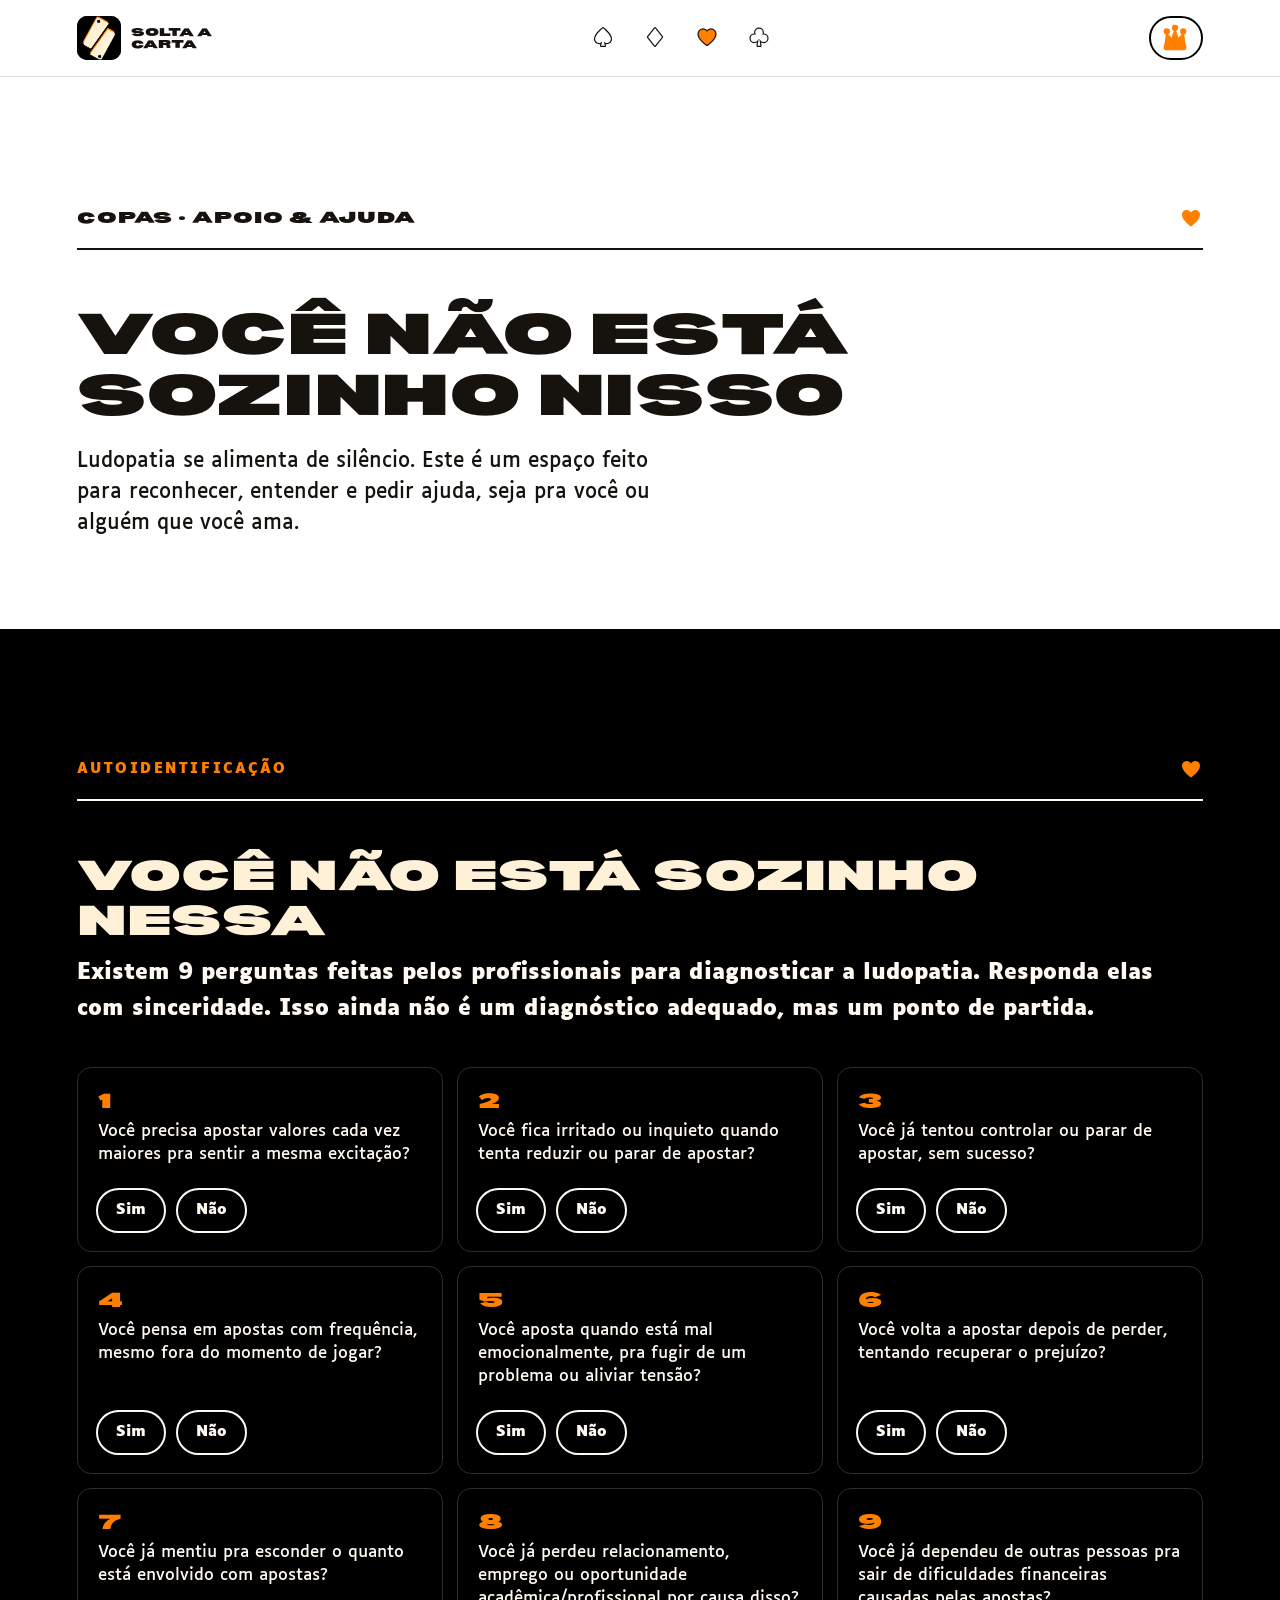
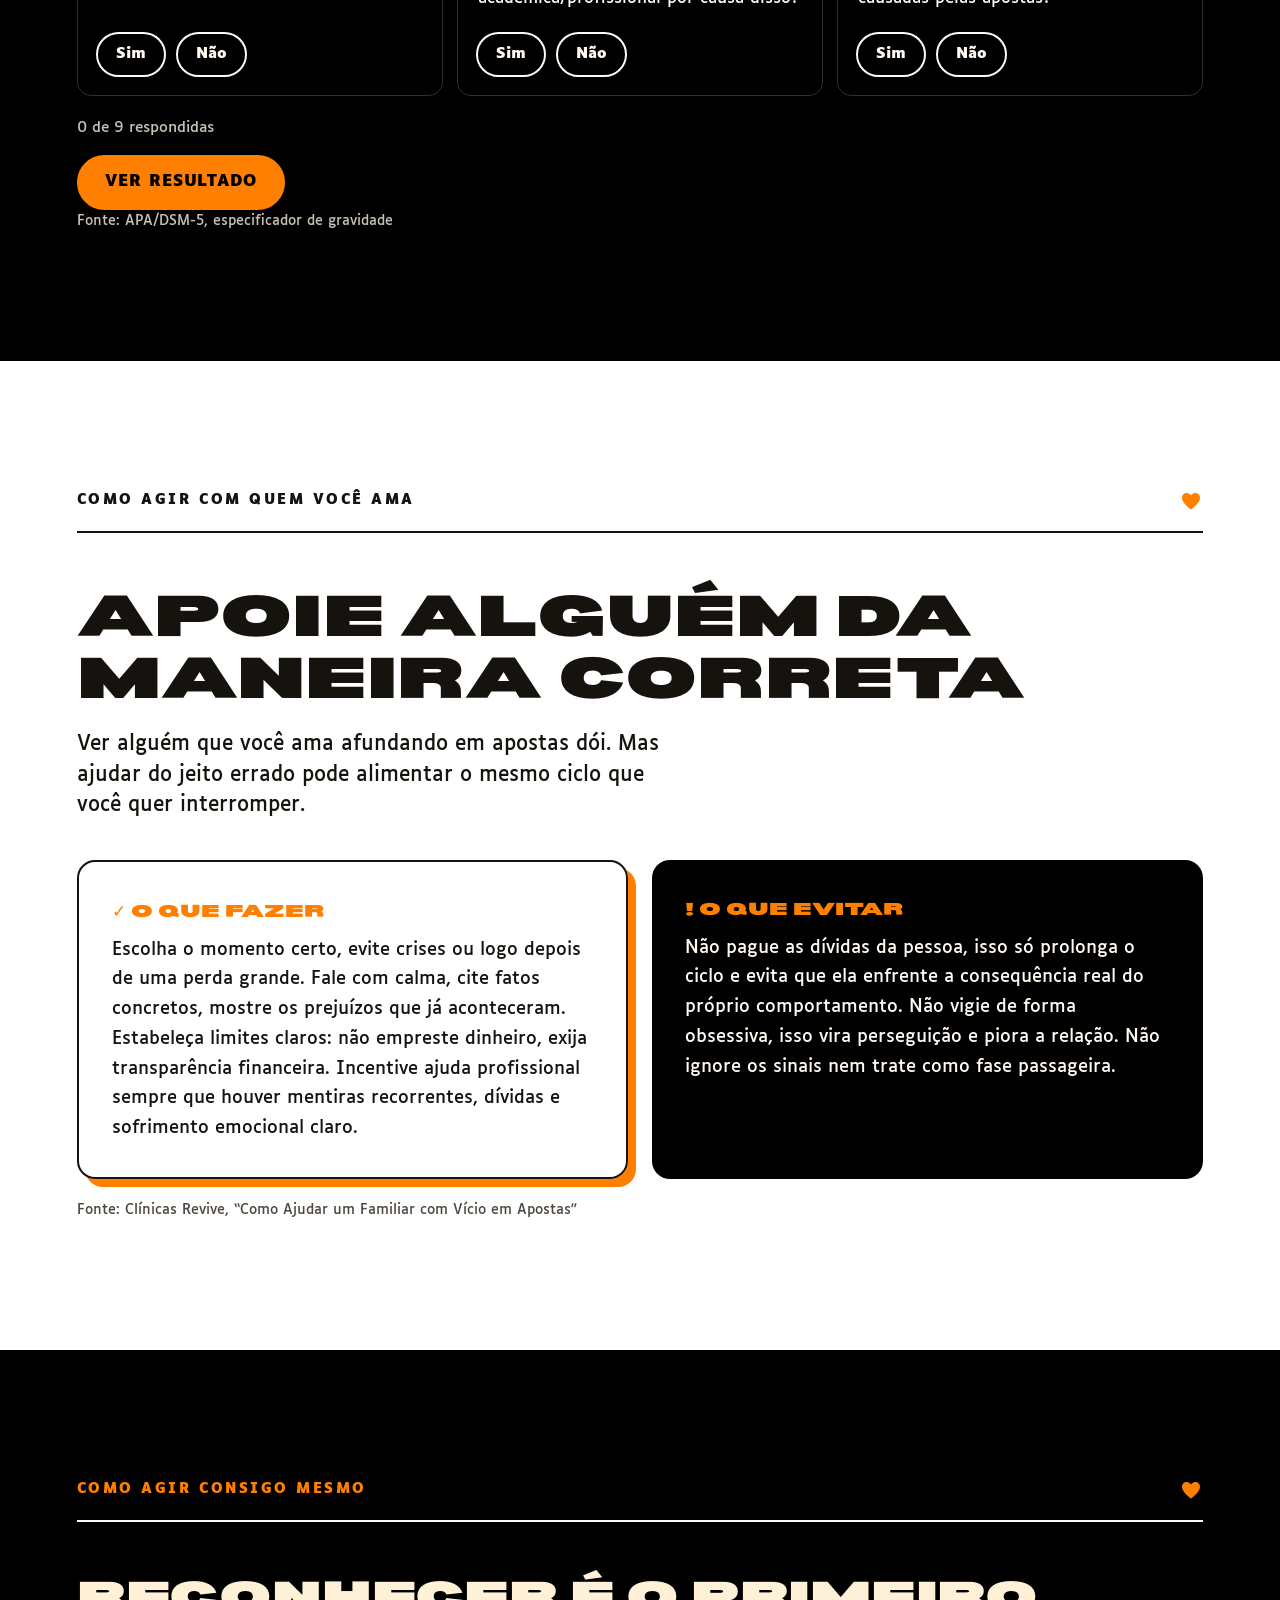
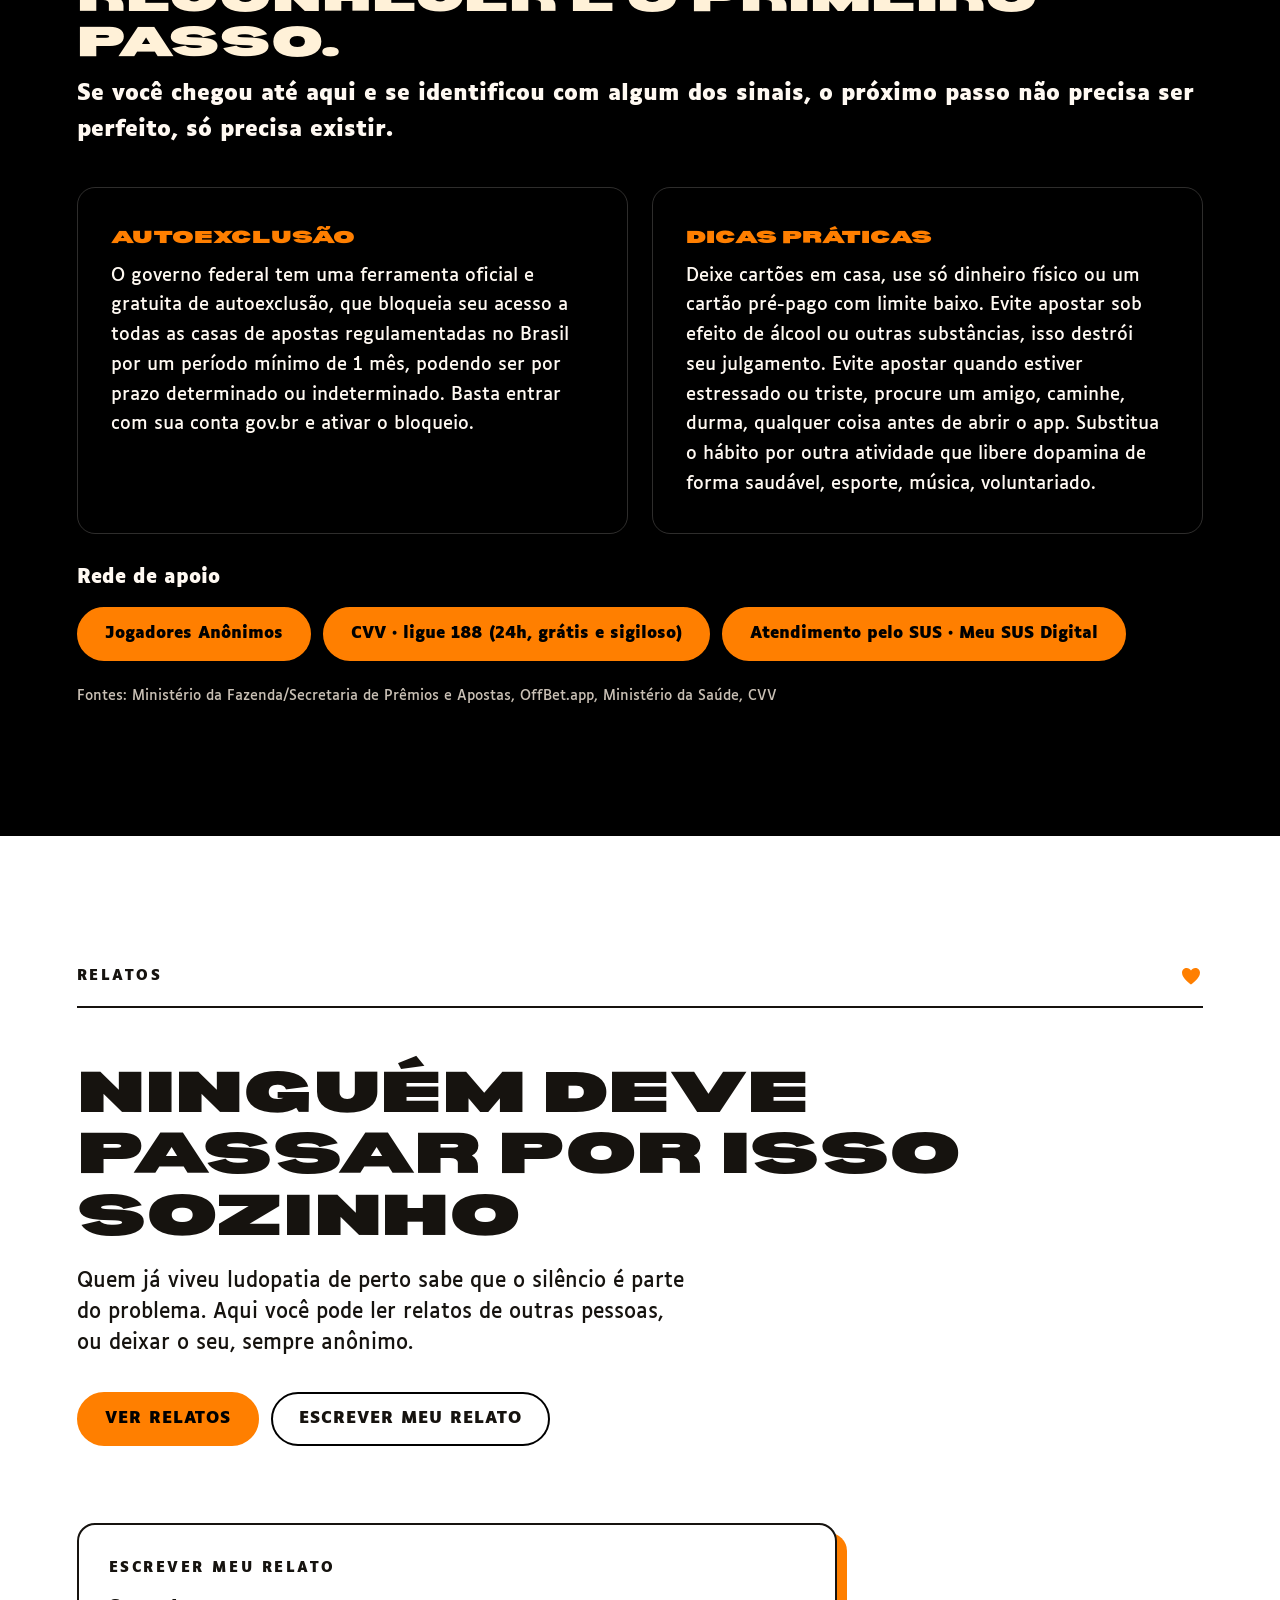
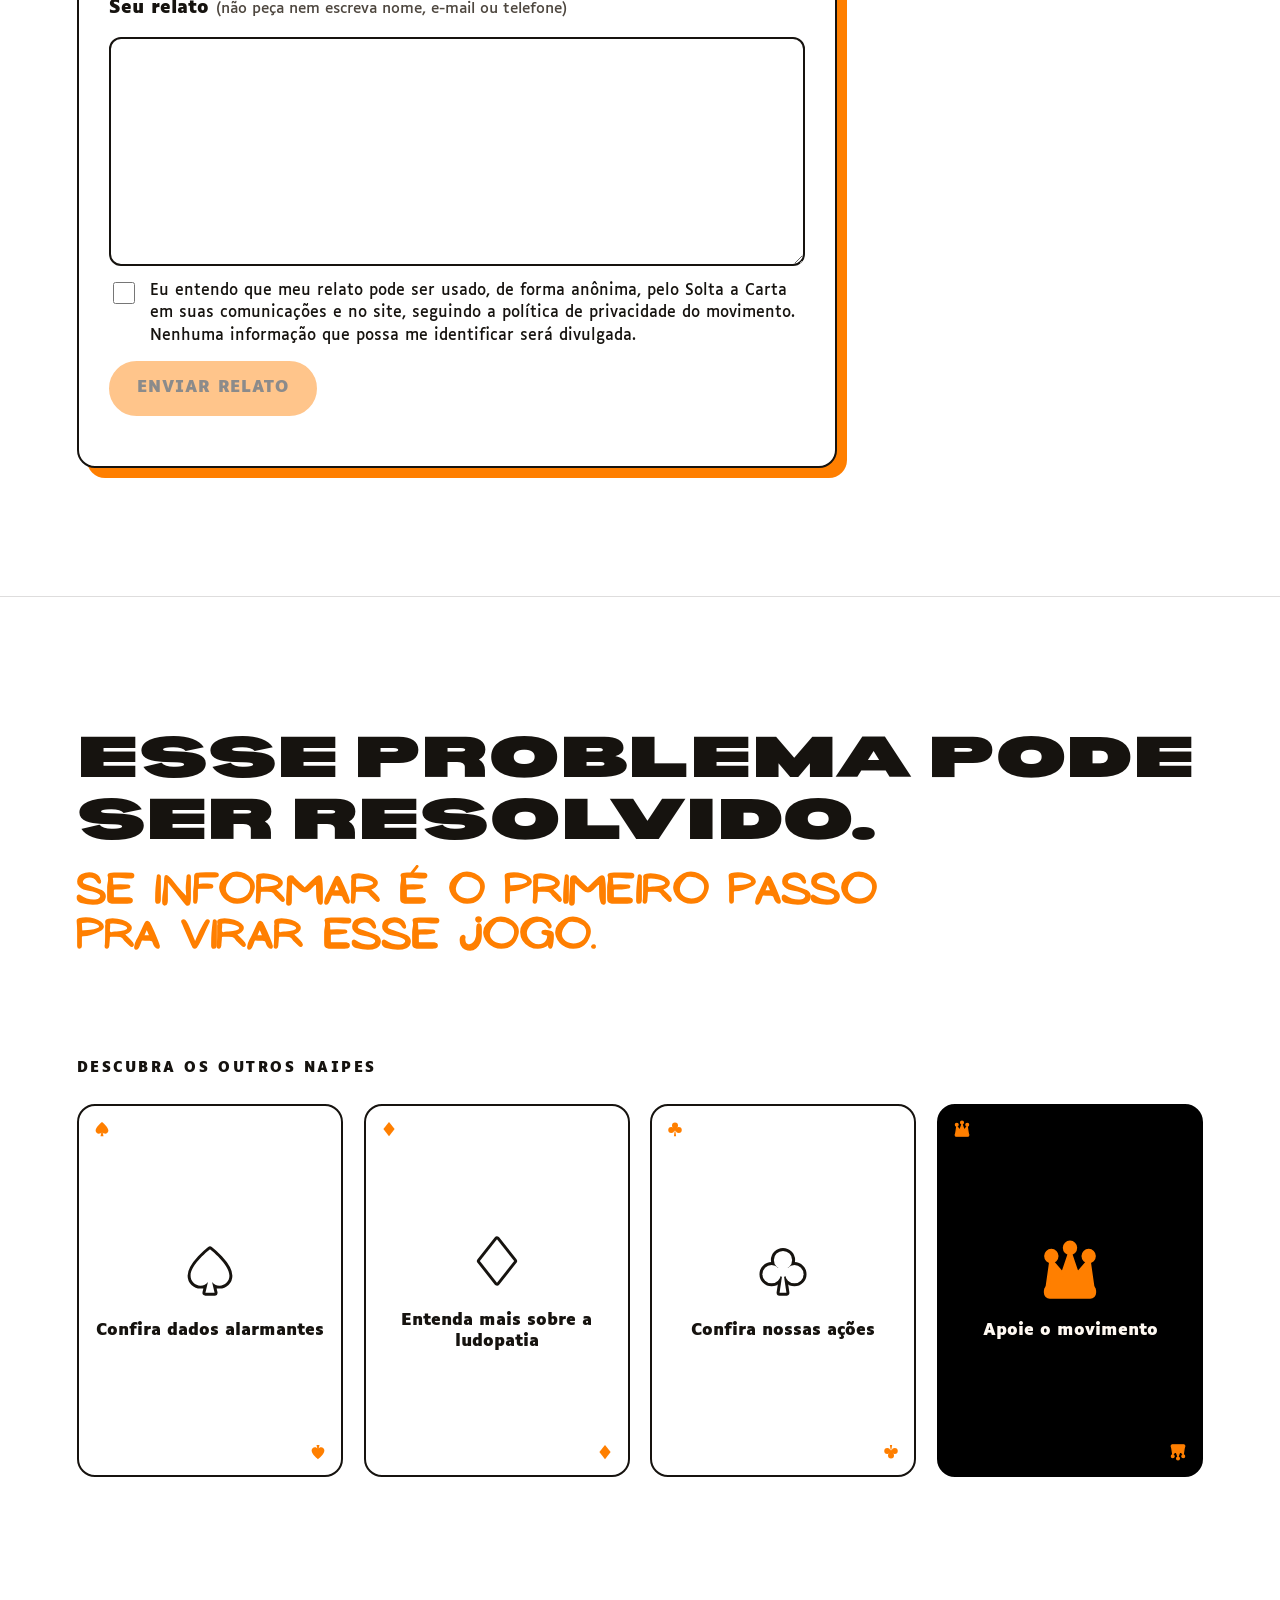
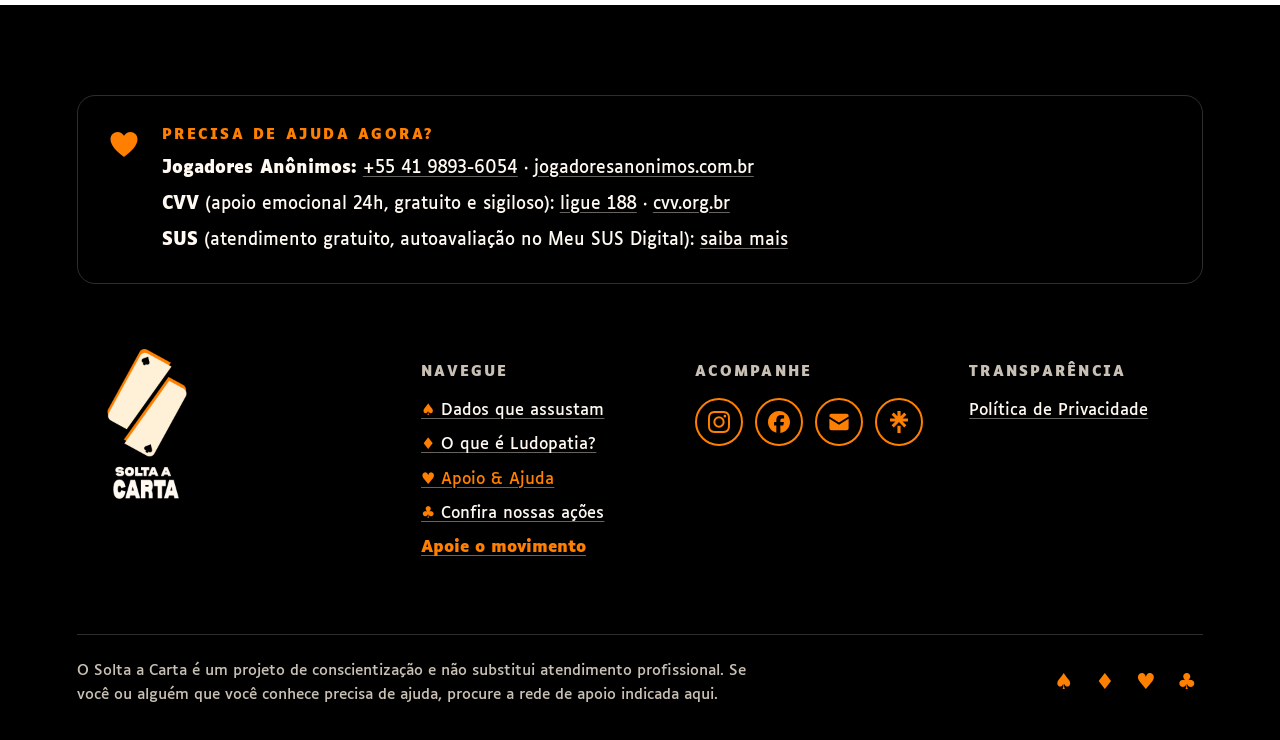
==== apoio-e-ajuda.html @ 8c17d31a "primeira versão do site" ====
<!DOCTYPE html>
<html lang="pt-BR">
<head>
  <meta charset="utf-8">
  <meta name="viewport" content="width=device-width, initial-scale=1">
  <title>Apoio &amp; Ajuda — Solta a Carta</title>
  <meta name="description" content="Apoio e ajuda para quem vive a ludopatia, em si mesmo ou em alguém próximo: autoidentificação, como agir, rede de apoio e relatos anônimos.">
  <meta name="theme-color" content="#000000">
  <meta property="og:title" content="Apoio &amp; Ajuda — Solta a Carta">
  <meta property="og:description" content="Você não está sozinho nisso.">
  <meta property="og:image" content="assets/img/logo-completo.png">
  <link rel="icon" href="assets/img/logo-cartas.png">

  <link rel="preload" href="assets/fonts/bernoru-blackultraexpanded.otf" as="font" type="font/otf" crossorigin>
  <link rel="preload" href="assets/fonts/nf-ananias-regular.ttf" as="font" type="font/ttf" crossorigin>
  <link rel="preload" href="assets/fonts/Luciole-Regular.woff2" as="font" type="font/woff2" crossorigin>
  <link rel="stylesheet" href="assets/css/style.css">
</head>
<body class="page-copas">

<!-- ============================================================
     Sprite SVG: naipes, coringa e ícones
     ============================================================ -->
<svg class="sprite" aria-hidden="true" focusable="false">
  <defs>
    <path id="g-spade" d="M12 2.5s-8.5 6.6-8.5 11.6c0 2.5 2 4.3 4.3 4.3 1.4 0 2.6-.6 3.3-1.6L10 21.5h4l-1.1-4.7c.7 1 1.9 1.6 3.3 1.6 2.3 0 4.3-1.8 4.3-4.3C20.5 9.1 12 2.5 12 2.5z"/>
    <path id="g-diamond" d="M12 2.5 19.5 12 12 21.5 4.5 12z"/>
    <path id="g-heart" d="M12 20.5S3 14.6 3 8.8C3 6 5.2 4 7.7 4c1.8 0 3.3 1 4.3 2.5C13 5 14.5 4 16.3 4 18.8 4 21 6 21 8.8c0 5.8-9 11.7-9 11.7z"/>
    <g id="g-club">
      <circle cx="12" cy="7.2" r="4"/>
      <circle cx="7" cy="13.4" r="4"/>
      <circle cx="17" cy="13.4" r="4"/>
      <circle cx="12" cy="12" r="2.6"/>
      <path d="M12 11.5 13.5 21.5h-3z"/>
    </g>
    <g id="g-joker" stroke-linejoin="round" stroke-width="1.6">
      <path d="M3.6 18.2 5 8.4l4.3 5L12 5.4l2.7 8 4.3-5 1.4 9.8z"/>
      <rect x="3" y="18" width="18" height="3.6" rx="1.4"/>
      <circle cx="5" cy="6.4" r="1.9"/>
      <circle cx="12" cy="3.3" r="1.9"/>
      <circle cx="19" cy="6.4" r="1.9"/>
    </g>
    <!-- Ícones de traço (viewBox 24) -->
    <g id="i-person"><circle cx="12" cy="7" r="3.5"/><path d="M4.5 21c.6-4.4 3.5-7 7.5-7s6.9 2.6 7.5 7"/></g>
    <g id="i-teen"><circle cx="12" cy="7.5" r="3"/><path d="M6.5 21c.5-3.8 2.7-6 5.5-6s5 2.2 5.5 6"/><path d="M9 4.5c1-1.5 5-1.5 6 0"/></g>
    <g id="i-brain"><path d="M11 4.5a3 3 0 0 0-5.5 1.3A3 3 0 0 0 3.8 11a3.2 3.2 0 0 0 1.5 5.2A3 3 0 0 0 11 19.5zM13 4.5a3 3 0 0 1 5.5 1.3 3 3 0 0 1 1.7 5.2 3.2 3.2 0 0 1-1.5 5.2 3 3 0 0 1-5.7 3.3z"/><path d="M11 9H8.5M13 9h2.5M11 14H8M13 14h3"/></g>
    <g id="i-ticket"><path d="M3 7h18v3a2 2 0 0 0 0 4v3H3v-3a2 2 0 0 0 0-4z"/><path d="M15 7v10" stroke-dasharray="2 2"/></g>
    <g id="i-palette"><path d="M12 3a9 9 0 1 0 0 18c1.4 0 2-.9 2-2 0-1-.9-1.4-.9-2.4 0-1 .9-1.6 2-1.6h2a4 4 0 0 0 4-4c0-4.4-4-8-9.1-8z"/><circle cx="7.5" cy="11" r="1.2"/><circle cx="10" cy="7" r="1.2"/><circle cx="15" cy="7" r="1.2"/></g>
    <g id="i-clock-off"><circle cx="12" cy="12" r="9"/><path d="M12 7v5l3 2M4 4l16 16"/></g>
    <g id="i-bell"><path d="M6 16v-5a6 6 0 0 1 12 0v5l1.5 2h-15zM10 20.5a2 2 0 0 0 4 0"/></g>
    <g id="i-trophy"><path d="M8 4h8v4a4 4 0 0 1-8 0zM8 5.5H5a3 3 0 0 0 3.2 3.5M16 5.5h3a3 3 0 0 1-3.2 3.5M12 12v3.5M8.5 20.5h7M9.5 15.5h5l.5 5h-6z"/></g>
    <g id="i-target"><circle cx="12" cy="12" r="8.5"/><circle cx="12" cy="12" r="4.5"/><circle cx="12" cy="12" r="1"/><path d="M12 2v3M12 19v3M2 12h3M19 12h3"/></g>
    <g id="i-calendar"><rect x="3.5" y="5" width="17" height="15.5" rx="2"/><path d="M3.5 10h17M8 3v4M16 3v4"/></g>
    <g id="i-pulse"><path d="M3 12h4l2.5-6 4 12 2.5-6H21"/></g>
    <g id="i-phone"><rect x="6.5" y="2.5" width="11" height="19" rx="2.5"/><path d="M10.5 18.5h3"/><circle cx="12" cy="9.5" r="2.2"/><path d="M8.8 14.6c.7-1.4 1.8-2 3.2-2s2.5.6 3.2 2"/></g>
    <g id="i-stats"><path d="M4 20.5h16M7 20.5v-6M12 20.5V9M17 20.5v-10"/><path d="M5 9l5-4 4 3 5-4"/></g>
    <g id="i-hourglass"><path d="M7 3h10M7 21h10M8 3c0 5 8 5 8 9s-8 4-8 9M16 3c0 5-8 5-8 9s8 4 8 9"/></g>
  </defs>
</svg>

<a class="skip-link" href="#conteudo">Pular para o conteúdo</a>

<!-- ============================================================
     CABEÇALHO (igual à home; Ouros marcado como página atual)
     ============================================================ -->
<header class="site-header" id="topo">
  <div class="header-inner">
    <a class="brand" href="index.html" aria-label="Solta a Carta — página inicial">
      <span class="brand-mark"><img src="assets/img/logo-cartas.png" alt="" width="1080" height="1080"></span>
      <span class="brand-word" aria-hidden="true">Solta a<br>Carta</span>
    </a>

    <nav class="suit-nav" aria-label="Seções do site">
      <ul class="suit-list">
        <li>
          <a class="suit-link" href="dados-que-assustam.html" data-label="Dados que assustam">
            <svg class="suit-icon" viewBox="-2 -2 28 28" aria-hidden="true"><use href="#g-spade" class="s-out"/><use href="#g-spade" class="s-in"/></svg>
            <span class="suit-label"><span>Dados que assustam</span></span>
          </a>
        </li>
        <li>
          <a class="suit-link" href="o-que-e-ludopatia.html" data-label="O que é Ludopatia?">
            <svg class="suit-icon" viewBox="-2 -2 28 28" aria-hidden="true"><use href="#g-diamond" class="s-out"/><use href="#g-diamond" class="s-in"/></svg>
            <span class="suit-label"><span>O que é Ludopatia?</span></span>
          </a>
        </li>
        <li>
          <a class="suit-link" href="apoio-e-ajuda.html" aria-current="page" data-label="Apoio &amp; Ajuda">
            <svg class="suit-icon" viewBox="-2 -2 28 28" aria-hidden="true"><use href="#g-heart" class="s-out"/><use href="#g-heart" class="s-in"/></svg>
            <span class="suit-label"><span>Apoio &amp; Ajuda</span></span>
          </a>
        </li>
        <li>
          <a class="suit-link" href="trevos.html" data-label="Confira nossas ações">
            <svg class="suit-icon" viewBox="-2 -2 28 28" aria-hidden="true"><use href="#g-club" class="s-out"/><use href="#g-club" class="s-in"/></svg>
            <span class="suit-label"><span>Confira nossas ações</span></span>
          </a>
        </li>
      </ul>
    </nav>

    <a class="suit-link joker-link" href="trevos.html#reis-e-rainhas" data-label="Apoie o movimento">
      <svg class="suit-icon joker-icon" viewBox="0 0 24 24" aria-hidden="true"><use href="#g-joker"/></svg>
      <span class="suit-label"><span>Apoie o movimento</span></span>
    </a>
  </div>

  <div class="nav-hint" id="nav-hint" aria-live="polite" hidden>
    <a class="nav-hint-link" href="#"><span class="nav-hint-label"></span><span class="nav-hint-cta">toque de novo para abrir →</span></a>
  </div>
</header>

<main id="conteudo">
  <section class="block page-intro" aria-labelledby="page-title">
    <div class="wrap">
      <header class="block-head">
        <p class="tag tag-display">Copas · Apoio &amp; Ajuda</p>
        <svg class="tag-suit" viewBox="0 0 24 24" aria-hidden="true"><use href="#g-heart"/></svg>
      </header>
      <h1 class="display block-title page-title" id="page-title">Você não está sozinho nisso</h1>
      <p class="page-lead">Ludopatia se alimenta de silêncio. Este é um espaço feito para reconhecer, entender e pedir ajuda, seja pra você ou alguém que você ama.</p>
    </div>
  </section>

  <section class="block block-dark" id="autoidentificacao" aria-labelledby="quiz-title">
    <div class="wrap">
      <header class="block-head on-dark"><p class="tag">Autoidentificação</p><svg class="tag-suit" viewBox="0 0 24 24" aria-hidden="true"><use href="#g-heart"/></svg></header>
      <h2 class="display band-title" id="quiz-title">Você não está sozinho nessa</h2>
      <p class="band-lead">Existem 9 perguntas feitas pelos profissionais para diagnosticar a ludopatia. Responda elas com sinceridade. Isso ainda não é um diagnóstico adequado, mas um ponto de partida.</p>
      <form class="quiz" data-quiz>
        <ol class="quiz-list">
          <li><fieldset><legend>Você precisa apostar valores cada vez maiores pra sentir a mesma excitação?</legend><label><input type="radio" name="q1" value="1"> Sim</label><label><input type="radio" name="q1" value="0"> Não</label></fieldset></li>
          <li><fieldset><legend>Você fica irritado ou inquieto quando tenta reduzir ou parar de apostar?</legend><label><input type="radio" name="q2" value="1"> Sim</label><label><input type="radio" name="q2" value="0"> Não</label></fieldset></li>
          <li><fieldset><legend>Você já tentou controlar ou parar de apostar, sem sucesso?</legend><label><input type="radio" name="q3" value="1"> Sim</label><label><input type="radio" name="q3" value="0"> Não</label></fieldset></li>
          <li><fieldset><legend>Você pensa em apostas com frequência, mesmo fora do momento de jogar?</legend><label><input type="radio" name="q4" value="1"> Sim</label><label><input type="radio" name="q4" value="0"> Não</label></fieldset></li>
          <li><fieldset><legend>Você aposta quando está mal emocionalmente, pra fugir de um problema ou aliviar tensão?</legend><label><input type="radio" name="q5" value="1"> Sim</label><label><input type="radio" name="q5" value="0"> Não</label></fieldset></li>
          <li><fieldset><legend>Você volta a apostar depois de perder, tentando recuperar o prejuízo?</legend><label><input type="radio" name="q6" value="1"> Sim</label><label><input type="radio" name="q6" value="0"> Não</label></fieldset></li>
          <li><fieldset><legend>Você já mentiu pra esconder o quanto está envolvido com apostas?</legend><label><input type="radio" name="q7" value="1"> Sim</label><label><input type="radio" name="q7" value="0"> Não</label></fieldset></li>
          <li><fieldset><legend>Você já perdeu relacionamento, emprego ou oportunidade acadêmica/profissional por causa disso?</legend><label><input type="radio" name="q8" value="1"> Sim</label><label><input type="radio" name="q8" value="0"> Não</label></fieldset></li>
          <li><fieldset><legend>Você já dependeu de outras pessoas pra sair de dificuldades financeiras causadas pelas apostas?</legend><label><input type="radio" name="q9" value="1"> Sim</label><label><input type="radio" name="q9" value="0"> Não</label></fieldset></li>
        </ol>
        <p class="quiz-progress" aria-live="polite"><span data-count>0</span> de 9 respondidas</p>
        <button class="btn btn-primary" type="submit">Ver resultado</button>
        <div class="quiz-result definition" tabindex="-1" hidden>
          <p class="tag">Seu resultado</p>
          <p class="quiz-score hand"></p>
          <p class="quiz-text"></p>
          <p class="quiz-note"><strong>Isso não substitui uma avaliação profissional.</strong> Só um médico ou psicólogo pode dar um diagnóstico de verdade.</p>
          <a class="btn btn-ghost" href="#consigo-mesmo">Ver o que fazer agora</a>
        </div>
      </form>
      <p class="fig-src">Fonte: APA/DSM-5, especificador de gravidade</p>
    </div>
  </section>

  <section class="block" id="quem-voce-ama" aria-labelledby="b3-title">
    <div class="wrap">
      <header class="block-head"><p class="tag">Como agir com quem você ama</p><svg class="tag-suit" viewBox="0 0 24 24" aria-hidden="true"><use href="#g-heart"/></svg></header>
      <h2 class="display block-title" id="b3-title">Apoie alguém da maneira correta</h2>
      <p class="page-lead">Ver alguém que você ama afundando em apostas dói. Mas ajudar do jeito errado pode alimentar o mesmo ciclo que você quer interromper.</p>
      <div class="dodont">
        <article class="do reveal"><p class="do-kind">✓ O que fazer</p><p>Escolha o momento certo, evite crises ou logo depois de uma perda grande. Fale com calma, cite fatos concretos, mostre os prejuízos que já aconteceram. Estabeleça limites claros: não empreste dinheiro, exija transparência financeira. Incentive ajuda profissional sempre que houver mentiras recorrentes, dívidas e sofrimento emocional claro.</p></article>
        <article class="dont reveal"><p class="do-kind">! O que evitar</p><p>Não pague as dívidas da pessoa, isso só prolonga o ciclo e evita que ela enfrente a consequência real do próprio comportamento. Não vigie de forma obsessiva, isso vira perseguição e piora a relação. Não ignore os sinais nem trate como fase passageira.</p></article>
      </div>
      <p class="src">Fonte: Clínicas Revive, “Como Ajudar um Familiar com Vício em Apostas”</p>
    </div>
  </section>

  <section class="block block-dark" id="consigo-mesmo" aria-labelledby="b4-title">
    <div class="wrap">
      <header class="block-head on-dark"><p class="tag">Como agir consigo mesmo</p><svg class="tag-suit" viewBox="0 0 24 24" aria-hidden="true"><use href="#g-heart"/></svg></header>
      <h2 class="display band-title" id="b4-title">Reconhecer é o primeiro passo.</h2>
      <p class="band-lead">Se você chegou até aqui e se identificou com algum dos sinais, o próximo passo não precisa ser perfeito, só precisa existir.</p>
      <div class="dodont">
        <article class="self reveal"><p class="do-kind">Autoexclusão</p><p>O governo federal tem uma ferramenta oficial e gratuita de autoexclusão, que bloqueia seu acesso a todas as casas de apostas regulamentadas no Brasil por um período mínimo de 1 mês, podendo ser por prazo determinado ou indeterminado. Basta entrar com sua conta gov.br e ativar o bloqueio.</p></article>
        <article class="self reveal"><p class="do-kind">Dicas práticas</p><p>Deixe cartões em casa, use só dinheiro físico ou um cartão pré-pago com limite baixo. Evite apostar sob efeito de álcool ou outras substâncias, isso destrói seu julgamento. Evite apostar quando estiver estressado ou triste, procure um amigo, caminhe, durma, qualquer coisa antes de abrir o app. Substitua o hábito por outra atividade que libere dopamina de forma saudável, esporte, música, voluntariado.</p></article>
      </div>
      <p class="help-title">Rede de apoio</p>
      <ul class="help-btns">
        <li><a class="btn btn-primary" href="https://jogadoresanonimos.com.br" target="_blank" rel="noopener">Jogadores Anônimos</a></li>
        <li><a class="btn btn-primary" href="https://cvv.org.br" target="_blank" rel="noopener">CVV · ligue 188 (24h, grátis e sigiloso)</a></li>
        <li><a class="btn btn-primary" href="https://www.gov.br/saude/pt-br/assuntos/noticias-ms/2026/julho/campanha-do-ministerio-da-saude-orienta-sobre-riscos-das-apostas-online-e-atendimento-em-saude-mental-no-sus" target="_blank" rel="noopener">Atendimento pelo SUS · Meu SUS Digital</a></li>
      </ul>
      <p class="fig-src">Fontes: Ministério da Fazenda/Secretaria de Prêmios e Apostas, OffBet.app, Ministério da Saúde, CVV</p>
    </div>
  </section>

  <section class="block" id="relatos" aria-labelledby="b5-title">
    <div class="wrap">
      <header class="block-head"><p class="tag">Relatos</p><svg class="tag-suit" viewBox="0 0 24 24" aria-hidden="true"><use href="#g-heart"/></svg></header>
      <h2 class="display block-title" id="b5-title">Ninguém deve passar por isso sozinho</h2>
      <p class="page-lead">Quem já viveu ludopatia de perto sabe que o silêncio é parte do problema. Aqui você pode ler relatos de outras pessoas, ou deixar o seu, sempre anônimo.</p>
      <div class="actions">
        <button class="btn btn-primary" type="button" data-open-gate aria-controls="gate">Ver relatos</button>
        <a class="btn btn-ghost" href="#escrever">Escrever meu relato</a>
      </div>

      <div class="gate definition" id="gate" hidden tabindex="-1" role="region" aria-label="Aviso de conteúdo sensível">
        <p class="display gate-title">Conteúdo sensível.</p>
        <p>Os relatos a seguir falam sobre vício, dívidas, perda de relacionamentos e, em um dos casos, tentativa de suicídio. Pode ser pesado de ler, principalmente se você está passando por algo parecido.</p>
        <div class="actions"><button class="btn btn-primary" type="button" data-gate-yes>Quero continuar</button><button class="btn btn-ghost" type="button" data-gate-no>Voltar</button></div>
      </div>

      <div class="stories" id="stories" hidden tabindex="-1">
        <ul class="story-list">
          <li class="story"><p>“Fiquei 54 horas seguidas jogando, de sexta a segunda de manhã, sem comer, sem dormir, só café e pão seco. Cheguei perto de virar morador de rua. Um amigo me emprestou uma casa no meio do mato pra eu morar sozinho, e foi lá que entendi: ou eu morria, ou eu vivia. Perdi casa, carro, trabalho e casamento. Falsifiquei documentos pra conseguir crédito e cheguei a levar ameaça de agiota com arma na mão. Entrei num grupo de apoio, fiz acordo pra pagar cada dívida aos poucos, e hoje mantenho a sobriedade há mais de 17 anos, indo às reuniões toda semana.”</p></li>
          <li class="story"><p>“O momento mais pesado foi ver minha família sendo constrangida na porta de casa por causa de uma apreensão de veículo, com meus filhos pequenos ainda dentro do carro. Cheguei a sair de casa duas vezes, sustentando mentiras sobre dívidas escondidas com bancas clandestinas e apps de aposta. Decidi abrir tudo pra minha esposa, sem esconder mais nada, e fui atrás de cada credor pessoalmente pra reparar o que dava. Hoje aprendi a lidar com os momentos de crise sem deixar a dor virar gatilho de recaída.”</p></li>
          <li class="story"><p>“Cheguei a tentar suicídio depois de esgotar todos os meus limites bancários e cartões. Perdi um relacionamento importante nesse processo. Minha mãe foi quem me segurou, disse que ia entrar comigo no fundo do poço e só sairíamos juntas. Entrei num grupo de apoio, comecei acompanhamento psiquiátrico e terapêutico, e criei um combinado diário com ela: uma mensagem simples, todo dia, contando os dias sem jogo e sem mentira. Hoje reconstruí o que tinha perdido.”</p><p class="story-cvv">Se você se identificou com esse relato e está passando por um momento parecido, o CVV atende 24h, de graça e em sigilo: <a href="tel:188"><strong>ligue 188</strong></a>.</p></li>
          <li class="story"><p>“Ganhei uma quantia alta num único dia. Saquei metade, deixei a outra metade jogando. Meia hora depois já tinha perdido tudo, inclusive o que tinha sacado, e ainda peguei mais dinheiro emprestado. Passei a noite inteira andando dentro de casa feito um louco. Depois disso vieram anos de empréstimos, mentiras pra amigos e uma culpa que não passava. Só consegui virar a chave quando admiti a compulsão pra minha companheira e entreguei o controle financeiro pra ela. Voltei pra terapia, mudei de rotina, e estou reconstruindo minha vida aos poucos.”</p></li>
          <li class="story"><p>“Usei o nome e o crédito do meu pai sem ele saber, num momento de desespero, e causei um rombo grande na empresa da família. Destruí a confiança que ele tinha em mim, e ainda perdi um relacionamento nesse caminho. Decidi expor a verdade inteira pra minha família e pro meu círculo mais próximo, em vez de continuar escondendo. Reatei o relacionamento, voltei a jogar esporte pra canalizar a ansiedade, e hoje trabalho pra devolver aos poucos o que causei ao meu pai.”</p></li>
          <li class="story"><p>“Usei o cartão de parentes que confiavam em mim, achando que era só uma renda extra, e não consegui pagar depois. Anos mais tarde, numa recaída, perdi meu lar e fui morar com meus pais de novo, já adulto, dormindo num colchão no chão. A vergonha foi imensa. Minha esposa disse que eu nunca ia mudar. Fui atrás dela, contei a verdade completa sobre as dívidas, com bancos e com agiotas, e consegui uma última chance. Hoje mantenho presença semanal inegociável no grupo de apoio.”</p></li>
        </ul>
        <p class="src">Esses relatos são adaptados e anonimizados a partir de histórias reais compartilhadas com o movimento. Nenhum nome, imagem ou dado que possa identificar quem viveu isso é divulgado, seguindo a <a href="privacidade.html">política de privacidade</a> do Solta a Carta.</p>
        <p class="help-title">Se alguma dessas histórias mexeu com você, existe apoio real e gratuito. Você não precisa esperar chegar nesse ponto pra pedir ajuda.</p>
        <ul class="help-btns">
        <li><a class="btn btn-primary" href="https://jogadoresanonimos.com.br" target="_blank" rel="noopener">Jogadores Anônimos</a></li>
        <li><a class="btn btn-primary" href="https://cvv.org.br" target="_blank" rel="noopener">CVV · ligue 188 (24h, grátis e sigiloso)</a></li>
        <li><a class="btn btn-primary" href="https://www.gov.br/saude/pt-br/assuntos/noticias-ms/2026/julho/campanha-do-ministerio-da-saude-orienta-sobre-riscos-das-apostas-online-e-atendimento-em-saude-mental-no-sus" target="_blank" rel="noopener">Atendimento pelo SUS · Meu SUS Digital</a></li>
      </ul>
      </div>

      <!-- TODO: trocar SEU_ENDPOINT pelo endpoint do Formspree quando a conta for criada -->
      <form class="story-form definition" id="escrever" action="https://formspree.io/f/SEU_ENDPOINT" method="POST" data-story-form>
        <p class="tag">Escrever meu relato</p>
        <label class="sf-label" for="relato">Seu relato <span>(não peça nem escreva nome, e-mail ou telefone)</span></label>
        <textarea id="relato" name="relato" rows="7" required></textarea>
        <label class="sf-check"><input type="checkbox" name="consentimento" value="sim" required> Eu entendo que meu relato pode ser usado, de forma anônima, pelo Solta a Carta em suas comunicações e no site, seguindo a política de privacidade do movimento. Nenhuma informação que possa me identificar será divulgada.</label>
        <button class="btn btn-primary" type="submit" disabled>Enviar relato</button>
        <p class="sf-status" role="status"></p>
      </form>
    </div>
  </section>

  <section class="block page-close" aria-labelledby="close-title">
    <div class="wrap">
      <div class="cta-head">
        <h2 class="display block-title" id="close-title">Esse problema pode ser resolvido.</h2>
        <p class="cta-hand hand">Se informar é o primeiro passo pra virar esse jogo.</p>
      </div>
      <h3 class="tag deck-title">Descubra os outros naipes</h3>
      <ul class="deck deck-4">
        <li>
          <a class="pcard" href="dados-que-assustam.html">
            <span class="pcard-corner"><svg viewBox="0 0 24 24" aria-hidden="true"><use href="#g-spade"/></svg></span>
            <svg class="pcard-suit" viewBox="-2 -2 28 28" aria-hidden="true"><use href="#g-spade" class="s-out"/><use href="#g-spade" class="s-in"/></svg>
            <span class="pcard-name">Confira dados alarmantes</span>
            <span class="pcard-corner pcard-corner-b"><svg viewBox="0 0 24 24" aria-hidden="true"><use href="#g-spade"/></svg></span>
          </a>
        </li>
        <li>
          <a class="pcard" href="o-que-e-ludopatia.html">
            <span class="pcard-corner"><svg viewBox="0 0 24 24" aria-hidden="true"><use href="#g-diamond"/></svg></span>
            <svg class="pcard-suit" viewBox="-2 -2 28 28" aria-hidden="true"><use href="#g-diamond" class="s-out"/><use href="#g-diamond" class="s-in"/></svg>
            <span class="pcard-name">Entenda mais sobre a ludopatia</span>
            <span class="pcard-corner pcard-corner-b"><svg viewBox="0 0 24 24" aria-hidden="true"><use href="#g-diamond"/></svg></span>
          </a>
        </li>
        <li>
          <a class="pcard" href="trevos.html">
            <span class="pcard-corner"><svg viewBox="0 0 24 24" aria-hidden="true"><use href="#g-club"/></svg></span>
            <svg class="pcard-suit" viewBox="-2 -2 28 28" aria-hidden="true"><use href="#g-club" class="s-out"/><use href="#g-club" class="s-in"/></svg>
            <span class="pcard-name">Confira nossas ações</span>
            <span class="pcard-corner pcard-corner-b"><svg viewBox="0 0 24 24" aria-hidden="true"><use href="#g-club"/></svg></span>
          </a>
        </li>
        <li>
          <a class="pcard pcard-joker" href="trevos.html#reis-e-rainhas">
            <span class="pcard-corner"><svg viewBox="0 0 24 24" aria-hidden="true"><use href="#g-joker"/></svg></span>
            <svg class="pcard-suit" viewBox="0 0 24 24" aria-hidden="true"><use href="#g-joker"/></svg>
            <span class="pcard-name">Apoie o movimento</span>
            <span class="pcard-corner pcard-corner-b"><svg viewBox="0 0 24 24" aria-hidden="true"><use href="#g-joker"/></svg></span>
          </a>
        </li>
      </ul>
    </div>
  </section>
</main>


<!-- ============================================================
     RODAPÉ (igual à home)
     ============================================================ -->
<footer class="site-footer">
  <div class="wrap">

    <div class="help-box">
      <svg class="help-suit" viewBox="0 0 24 24" aria-hidden="true"><use href="#g-heart"/></svg>
      <div>
        <p class="tag">Precisa de ajuda agora?</p>
                <ul class="help-links">
          <li><strong>Jogadores Anônimos:</strong> <a href="tel:+554198936054">+55 41 9893-6054</a> · <a href="https://jogadoresanonimos.com.br" target="_blank" rel="noopener">jogadoresanonimos.com.br</a></li>
          <li><strong>CVV</strong> (apoio emocional 24h, gratuito e sigiloso): <a href="tel:188">ligue 188</a> · <a href="https://cvv.org.br" target="_blank" rel="noopener">cvv.org.br</a></li>
          <li><strong>SUS</strong> (atendimento gratuito, autoavaliação no Meu SUS Digital): <a href="https://www.gov.br/saude/pt-br/assuntos/noticias-ms/2026/julho/campanha-do-ministerio-da-saude-orienta-sobre-riscos-das-apostas-online-e-atendimento-em-saude-mental-no-sus" target="_blank" rel="noopener">saiba mais</a></li>
        </ul>
      </div>
    </div>

    <div class="footer-grid">
      <div class="footer-brand">
        <img class="footer-logo" src="assets/img/logo-completo.png" alt="Solta a Carta" width="1080" height="1080">
      </div>

      <nav class="footer-col" aria-label="Seções do site (rodapé)">
        <p class="footer-h">Navegue</p>
        <ul>
          <li><a href="dados-que-assustam.html"><span aria-hidden="true">♠</span> Dados que assustam</a></li>
          <li><a href="o-que-e-ludopatia.html"><span aria-hidden="true">♦</span> O que é Ludopatia?</a></li>
          <li><a href="apoio-e-ajuda.html" aria-current="page"><span aria-hidden="true">♥</span> Apoio &amp; Ajuda</a></li>
          <li><a href="trevos.html"><span aria-hidden="true">♣</span> Confira nossas ações</a></li>
          <li><a href="trevos.html#reis-e-rainhas" class="footer-joker">Apoie o movimento</a></li>
        </ul>
      </nav>

      <div class="footer-col">
        <p class="footer-h">Acompanhe</p>
        <ul class="social social-foot">
          <li><a class="soc soc-ig" href="https://www.instagram.com/projetosoltaacarta/" target="_blank" rel="noopener" aria-label="Instagram" title="Instagram"><span class="soc-ico"><svg viewBox="0 0 24 24" aria-hidden="true"><path d="M12 0C8.74 0 8.333.015 7.053.072 5.775.132 4.905.333 4.14.63c-.789.306-1.459.717-2.126 1.384S.935 3.35.63 4.14C.333 4.905.131 5.775.072 7.053.012 8.333 0 8.74 0 12s.015 3.667.072 4.947c.06 1.277.261 2.148.558 2.913.306.788.717 1.459 1.384 2.126.667.666 1.336 1.079 2.126 1.384.766.296 1.636.499 2.913.558C8.333 23.988 8.74 24 12 24s3.667-.015 4.947-.072c1.277-.06 2.148-.262 2.913-.558.788-.306 1.459-.718 2.126-1.384.666-.667 1.079-1.335 1.384-2.126.296-.765.499-1.636.558-2.913.06-1.28.072-1.687.072-4.947s-.015-3.667-.072-4.947c-.06-1.277-.262-2.149-.558-2.913-.306-.789-.718-1.459-1.384-2.126C21.319 1.347 20.651.935 19.86.63c-.765-.297-1.636-.499-2.913-.558C15.667.012 15.26 0 12 0zm0 2.16c3.203 0 3.585.016 4.85.071 1.17.055 1.805.249 2.227.415.562.217.96.477 1.382.896.419.42.679.819.896 1.381.164.422.36 1.057.413 2.227.057 1.266.07 1.646.07 4.85s-.015 3.585-.074 4.85c-.061 1.17-.256 1.805-.421 2.227-.224.562-.479.96-.899 1.382-.419.419-.824.679-1.38.896-.42.164-1.065.36-2.235.413-1.274.057-1.649.07-4.859.07-3.211 0-3.586-.015-4.859-.074-1.171-.061-1.816-.256-2.236-.421-.569-.224-.96-.479-1.379-.899-.421-.419-.69-.824-.9-1.38-.165-.42-.359-1.065-.42-2.235-.045-1.26-.061-1.649-.061-4.844 0-3.196.016-3.586.061-4.861.061-1.17.255-1.814.42-2.234.21-.57.479-.96.9-1.381.419-.419.81-.689 1.379-.898.42-.166 1.051-.361 2.221-.421 1.275-.045 1.65-.06 4.859-.06l.045.03zm0 3.678a6.162 6.162 0 1 0 0 12.324 6.162 6.162 0 1 0 0-12.324zM12 16c-2.21 0-4-1.79-4-4s1.79-4 4-4 4 1.79 4 4-1.79 4-4 4zm7.846-10.405a1.441 1.441 0 0 1-2.88 0 1.44 1.44 0 0 1 2.88 0z"/></svg></span><span class="soc-name">Instagram</span></a></li>
          <li><a class="soc soc-fb" href="https://www.facebook.com/profile.php?id=61594390811809" target="_blank" rel="noopener" aria-label="Facebook" title="Facebook"><span class="soc-ico"><svg viewBox="0 0 24 24" aria-hidden="true"><path d="M9.101 23.691v-7.98H6.627v-3.667h2.474v-1.58c0-4.085 1.848-5.978 5.858-5.978.401 0 .955.042 1.468.103a8.68 8.68 0 0 1 1.141.195v3.325a8.623 8.623 0 0 0-.653-.036 26.805 26.805 0 0 0-.733-.009c-.707 0-1.259.096-1.675.309a1.686 1.686 0 0 0-.679.622c-.258.42-.374.995-.374 1.752v1.297h3.919l-.386 2.103-.287 1.564h-3.246v8.245C19.396 23.238 24 18.179 24 12.044c0-6.627-5.373-12-12-12s-12 5.373-12 12c0 5.628 3.874 10.35 9.101 11.647Z"/></svg></span><span class="soc-name">Facebook</span></a></li>
          <li><a class="soc soc-ml" href="mailto:projetosoltaacarta@gmail.com?subject=Imprensa%20e%20parcerias" aria-label="E-mail" title="E-mail"><span class="soc-ico"><svg viewBox="0 0 24 24" aria-hidden="true"><path d="M1.5 5.25A2.25 2.25 0 0 1 3.75 3h16.5a2.25 2.25 0 0 1 2.25 2.25v.7L12 12.6 1.5 5.95v-.7zm0 3.15V18.75A2.25 2.25 0 0 0 3.75 21h16.5a2.25 2.25 0 0 0 2.25-2.25V8.4L12 15.05 1.5 8.4z"/></svg></span><span class="soc-name">E-mail</span></a></li>
          <li><a class="soc soc-lt" href="https://linktr.ee/projetosoltaacarta" target="_blank" rel="noopener" aria-label="Linktree" title="Linktree"><span class="soc-ico"><svg viewBox="0 0 24 24" aria-hidden="true"><path d="m13.73635 5.85251 4.00467-4.11665 2.3248 2.3808-4.20064 4.00466h5.9085v3.30473h-5.9365l4.22865 4.10766-2.3248 2.3338L12.0005 12.099l-5.74052 5.76852-2.3248-2.3248 4.22864-4.10766h-5.9375V8.12132h5.9085L3.93417 4.11666l2.3248-2.3808 4.00468 4.11665V0h3.4727zm-3.4727 10.30614h3.4727V24h-3.4727z"/></svg></span><span class="soc-name">Linktree</span></a></li>
        </ul>
      </div>

      <div class="footer-col">
        <p class="footer-h">Transparência</p>
        <ul>
          <li><a href="privacidade.html">Política de Privacidade</a></li>
        </ul>
      </div>
    </div>

    <div class="footer-bottom">
      <p class="disclaimer">O Solta a Carta é um projeto de conscientização e não substitui atendimento profissional. Se você ou alguém que você conhece precisa de ajuda, procure a rede de apoio indicada aqui.</p>
      <p class="footer-suits" aria-hidden="true">♠ ♦ ♥ ♣</p>
    </div>
  </div>
</footer>

<script src="assets/js/main.js" defer></script>
</body>
</html>
---- assets/css/style.css ----
/* ==========================================================
   Solta a Carta — estilos base
   Modo claro predominante (fundo branco), preto como contraste
   pontual, laranja como cor de alerta/ação.
   ========================================================== */

/* ---------- Fontes ---------- */
@font-face {
  font-family: "Bernoru";
  src: url("../fonts/bernoru-blackultraexpanded.otf") format("opentype");
  font-weight: 900;
  font-display: swap;
}
@font-face {
  font-family: "Ananias";
  src: url("../fonts/nf-ananias-regular.ttf") format("truetype");
  font-weight: 400;
  font-display: swap;
}
@font-face {
  font-family: "Luciole";
  src: url("../fonts/Luciole-Regular.woff2") format("woff2"), url("../fonts/Luciole-Regular.woff") format("woff");
  font-weight: 400; font-style: normal; font-display: swap;
}
@font-face {
  font-family: "Luciole";
  src: url("../fonts/Luciole-Bold.woff2") format("woff2"), url("../fonts/Luciole-Bold.woff") format("woff");
  font-weight: 700; font-style: normal; font-display: swap;
}
@font-face {
  font-family: "Luciole";
  src: url("../fonts/Luciole-Italic.woff2") format("woff2"), url("../fonts/Luciole-Italic.woff") format("woff");
  font-weight: 400; font-style: italic; font-display: swap;
}
@font-face {
  font-family: "Luciole";
  src: url("../fonts/Luciole-BoldItalic.woff2") format("woff2"), url("../fonts/Luciole-BoldItalic.woff") format("woff");
  font-weight: 700; font-style: italic; font-display: swap;
}

/* ---------- Tokens ---------- */
:root {
  --bg-base: #000000;      /* preto da marca */
  --ink: #FFF9F2;          /* corpo sobre preto */
  --ink-strong: #FFFFFF;   /* cartas, naipes, contraste máximo */
  --brand-orange: #FF7F00; /* ação */
  --brand-cream: #FFF1D8;  /* títulos alternativos sobre preto */

  --paper: #FFFFFF;        /* fundo do modo claro */
  --text: #16130F;         /* "preto" de texto no modo claro (manual, seção 08) */
  --text-soft: #4E473F;    /* fontes/legendas sobre branco (AAA) */
  --ink-soft: #C9C0B5;     /* fontes/legendas sobre preto (AAA) */
  --line: rgba(22, 19, 15, .14);
  --line-dark: rgba(255, 249, 242, .18);

  --f-display: "Bernoru", "Arial Black", sans-serif;
  --f-hand: "Ananias", "Comic Sans MS", cursive;
  --f-body: "Luciole", system-ui, sans-serif;

  --gutter: max(16px, 6vw); /* margem de segurança: 6% da largura */
  --maxw: 1320px;
  --radius-card: 18px;
  --header-h: 76px;
  --ease: cubic-bezier(.22, .8, .24, 1);
}

/* ---------- Base ---------- */
*, *::before, *::after { box-sizing: border-box; }
html { scroll-behavior: smooth; scroll-padding-top: calc(var(--header-h) + 16px); -webkit-text-size-adjust: 100%; }
body {
  margin: 0;
  background: var(--paper);
  color: var(--text);
  font-family: var(--f-body);
  font-size: 18px;
  line-height: 1.65;
  overflow-x: hidden;
}
img, video, svg { display: block; max-width: 100%; }
a { color: inherit; }
p { margin: 0 0 1em; }
h1, h2, h3 { margin: 0; font-weight: 400; }
ul { margin: 0; padding: 0; list-style: none; }
button { font: inherit; color: inherit; }

.sprite { position: absolute; width: 0; height: 0; overflow: hidden; }

:focus-visible { outline: 3px solid var(--brand-orange); outline-offset: 3px; border-radius: 6px; }

.skip-link {
  position: absolute; left: 16px; top: -60px; z-index: 100;
  background: var(--bg-base); color: var(--ink); padding: 10px 16px; border-radius: 999px;
  font-weight: 700; text-decoration: none; transition: top .2s;
}
.skip-link:focus { top: 12px; }

.wrap { width: 100%; max-width: calc(var(--maxw) + 2 * var(--gutter)); margin-inline: auto; padding-inline: var(--gutter); }

/* ---------- Tipografia da marca ---------- */
.display {
  font-family: var(--f-display);
  text-transform: uppercase;
  line-height: 1.1;
  letter-spacing: -.005em;
  overflow-wrap: break-word;
}
/* Ananias: a "voz humana". O arquivo só tem peso Regular,
   então o traço é engrossado com um contorno da mesma cor. */
.hand {
  font-family: var(--f-hand);
  font-weight: 400;
  color: var(--brand-orange);
  line-height: 1;
  -webkit-text-stroke: .045em currentColor;
  paint-order: stroke fill;
  letter-spacing: .02em;
}
.hand { text-transform: uppercase; }

/* Acentos desenhados (a Ananias não tem letras acentuadas; ver main.js) */
.acc-word { white-space: nowrap; }
@media (max-width: 560px) { .hand-inline { white-space: normal; } }
.acc { position: relative; display: inline-block; line-height: 1; }
.acc::after {
  content: ""; position: absolute; left: 50%;
  width: .5em; height: .24em; bottom: 88%;
  transform: translateX(-50%);
  background: currentColor;
  -webkit-mask: var(--acc-shape) center / contain no-repeat;
          mask: var(--acc-shape) center / contain no-repeat;
}
.acc-acute { --acc-shape: url("data:image/svg+xml,%3Csvg xmlns='http://www.w3.org/2000/svg' viewBox='0 0 20 10'%3E%3Cpath d='M7.5 8.5 13 1.5' stroke='%23000' stroke-width='3.2' stroke-linecap='round' fill='none'/%3E%3C/svg%3E"); }
.acc-grave { --acc-shape: url("data:image/svg+xml,%3Csvg xmlns='http://www.w3.org/2000/svg' viewBox='0 0 20 10'%3E%3Cpath d='M7 1.5 12.5 8.5' stroke='%23000' stroke-width='3.2' stroke-linecap='round' fill='none'/%3E%3C/svg%3E"); }
.acc-circ  { --acc-shape: url("data:image/svg+xml,%3Csvg xmlns='http://www.w3.org/2000/svg' viewBox='0 0 20 10'%3E%3Cpath d='M4 8.5 10 2l6 6.5' stroke='%23000' stroke-width='3.2' stroke-linecap='round' stroke-linejoin='round' fill='none'/%3E%3C/svg%3E"); }
.acc-tilde { --acc-shape: url("data:image/svg+xml,%3Csvg xmlns='http://www.w3.org/2000/svg' viewBox='0 0 20 10'%3E%3Cpath d='M2.5 7.5C4.5 2.5 7.5 2 10 5s5.5 2.5 7.5-2.5' stroke='%23000' stroke-width='3' stroke-linecap='round' fill='none'/%3E%3C/svg%3E"); }
.acc-cedil::after {
  --acc-shape: url("data:image/svg+xml,%3Csvg xmlns='http://www.w3.org/2000/svg' viewBox='0 0 10 10'%3E%3Cpath d='M5 1v2.5c3 0 3.6 1.4 3.2 3S5.5 9 2.5 8.5' stroke='%23000' stroke-width='2' stroke-linecap='round' fill='none'/%3E%3C/svg%3E");
  bottom: auto; top: 86%; width: .26em; height: .26em;
}
.acc-ord {
  display: inline-block; font-size: .5em; vertical-align: .9em;
  border-bottom: .09em solid currentColor; line-height: 1; margin-left: .04em; padding-bottom: .04em;
}
.sr-only {
  position: absolute !important; width: 1px; height: 1px; padding: 0; margin: -1px;
  overflow: hidden; clip: rect(0 0 0 0); white-space: nowrap; border: 0;
}

/* Ananias dentro do corpo de texto: destaque pontual, no máximo um por bloco */
.hand-inline {
  white-space: nowrap; /* o destaque não quebra no meio */
  font-size: 1.45em;
  line-height: 0;
  -webkit-text-stroke-width: .035em;
}
/* Rótulo do tipo de bloco (anatomia de post) */
.tag {
  font-family: var(--f-body);
  font-weight: 700;
  font-size: 14px;
  letter-spacing: .18em;
  text-transform: uppercase;
  margin: 0;
}

/* ---------- Naipes em contorno ----------
   Traço cheio por baixo + preenchimento do fundo por cima
   = contorno limpo mesmo em formas compostas (paus). */
.s-out { fill: currentColor; stroke: currentColor; stroke-width: 2.6; stroke-linejoin: round; }
.s-in  { fill: var(--suit-fill, var(--paper)); transition: fill .3s var(--ease); }

/* ==========================================================
   CABEÇALHO
   ========================================================== */
.site-header {
  position: sticky; top: 0; z-index: 50;
  background: var(--paper);
  border-bottom: 1px solid var(--line);
}
.header-inner {
  display: flex; align-items: center; gap: 24px;
  height: var(--header-h);
  max-width: calc(var(--maxw) + 2 * var(--gutter));
  margin-inline: auto; padding-inline: var(--gutter);
}

.brand { display: flex; align-items: center; gap: 10px; text-decoration: none; flex-shrink: 0; }
.brand-mark { width: 44px; height: 44px; border-radius: 10px; overflow: hidden; background: var(--bg-base); flex-shrink: 0; }
.brand-mark img { width: 100%; height: 100%; object-fit: cover; transform: scale(1.55); }
.brand-word { font-family: var(--f-display); text-transform: uppercase; font-size: 11px; line-height: 1.1; letter-spacing: .02em; }

.suit-nav { flex: 1; display: flex; justify-content: center; }
.suit-list { display: flex; align-items: center; gap: 6px; }

.suit-link {
  display: inline-flex; align-items: center;
  min-height: 44px; padding: 6px 10px; border-radius: 999px;
  text-decoration: none; color: var(--text);
  transition: background-color .3s var(--ease);
}
.suit-icon { width: 26px; height: 26px; flex-shrink: 0; transition: transform .45s var(--ease); }
.suit-label {
  display: grid; grid-template-columns: 0fr;
  transition: grid-template-columns .45s var(--ease), margin .45s var(--ease);
}
.suit-label > span {
  overflow: hidden; white-space: nowrap;
  font-weight: 700; font-size: 15px; letter-spacing: .01em;
  opacity: 0; transition: opacity .3s var(--ease);
}

/* Hover (desktop), foco de teclado e 1º toque (mobile) */
@media (hover: hover) {
  .suit-link:hover .suit-label { grid-template-columns: 1fr; margin-left: 10px; }
  .suit-link:hover .suit-label > span { opacity: 1; transition-delay: .08s; }
  .suit-link:hover .suit-icon { transform: translateX(-3px); }
  .suit-link:hover { --suit-fill: var(--brand-orange); }
}
.suit-link:focus-visible .suit-label,
.suit-link.is-open .suit-label { grid-template-columns: 1fr; margin-left: 10px; }
.suit-link:focus-visible .suit-label > span,
.suit-link.is-open .suit-label > span { opacity: 1; }
.suit-link:focus-visible .suit-icon,
.suit-link.is-open .suit-icon { transform: translateX(-3px); }
.suit-link:focus-visible, .suit-link.is-open { --suit-fill: var(--brand-orange); }

/* Coringa: sólido em laranja, isolado, lê como AÇÃO */
.joker-link {
  flex-shrink: 0;
  border: 2px solid var(--bg-base);
  padding-inline: 10px 12px;
}
.joker-icon use { fill: var(--brand-orange); stroke: var(--brand-orange); }
.joker-link .suit-icon { width: 28px; height: 28px; }
@media (hover: hover) {
  .joker-link:hover { background: var(--bg-base); color: var(--ink); }
}
.joker-link:focus-visible, .joker-link.is-open { background: var(--bg-base); color: var(--ink); }

/* Barra de dica (mobile, 1º toque) */
.nav-hint {
  position: absolute; left: 0; right: 0; top: 100%;
  background: var(--bg-base); color: var(--ink);
  animation: hint-in .35s var(--ease);
}
.nav-hint-link {
  display: flex; justify-content: space-between; align-items: center; gap: 12px;
  padding: 14px var(--gutter); text-decoration: none;
}
.nav-hint-label { font-weight: 700; font-size: 16px; }
.nav-hint-cta { font-size: 14px; color: var(--brand-orange); white-space: nowrap; }
@keyframes hint-in { from { transform: translateY(-8px); opacity: 0; } to { transform: none; opacity: 1; } }

@media (max-width: 760px) {
  :root { --header-h: 64px; }
  .header-inner { gap: 8px; }
  .brand-word { display: none; }
  .brand-mark { width: 40px; height: 40px; }
  .suit-list { gap: 0; }
  .suit-link { padding: 6px 8px; }
  /* No celular o rótulo aparece na barra de dica, não em linha */
  .suit-link .suit-label { display: none; }
  .joker-link { padding-inline: 8px; }
}

/* ==========================================================
   BOTÕES
   ========================================================== */
.actions { display: flex; flex-wrap: wrap; align-items: center; gap: 12px; margin-top: 32px; }
.btn {
  display: inline-flex; align-items: center; justify-content: center;
  min-height: 52px; padding: 12px 26px; border-radius: 999px;
  font-family: var(--f-body); font-weight: 700; font-size: 16px; letter-spacing: .06em; text-transform: uppercase;
  text-decoration: none; cursor: pointer; border: 2px solid var(--bg-base);
  transition: transform .25s var(--ease), background-color .25s var(--ease), color .25s var(--ease);
}
.btn:hover { transform: translateY(-2px); }
.btn-primary { background: var(--brand-orange); border-color: var(--brand-orange); color: var(--bg-base); }
.btn-primary:hover { background: var(--bg-base); border-color: var(--bg-base); color: var(--ink); }
.btn-ghost { background: transparent; color: var(--text); }
.btn-ghost:hover { background: var(--bg-base); color: var(--ink); }
.share-feedback { margin: 0; font-size: 15px; color: var(--text-soft); min-height: 1.4em; }

/* ==========================================================
   HERO
   ========================================================== */
.hero {
  position: relative;
  display: grid;
  grid-template-columns: minmax(0, 1.5fr) minmax(0, 1fr);
  align-items: center;
  gap: clamp(32px, 5vw, 80px);
  padding-block: clamp(56px, 9vw, 128px) clamp(72px, 10vw, 140px);
}
.kicker { font-size: clamp(34px, 4vw, 56px); margin-bottom: 20px; }
/* Tamanho calculado para "DE APOSTA." caber inteiro na coluna */
.hero-title { font-size: clamp(34px, 4.6vw, 70px); color: var(--text); }
.hero-sub { max-width: 34em; margin-top: 28px; font-size: clamp(18px, 1.4vw, 20px); }

.hero-card { position: relative; width: min(100%, 440px); justify-self: end; aspect-ratio: 1; }
.hero-card-edge, .hero-card-face { position: absolute; inset: 0; border-radius: 32px; }
.hero-card-edge { background: var(--brand-orange); transform: rotate(-7deg) translate(-14px, -6px); }
.hero-card-face { background: var(--bg-base); overflow: hidden; transform: rotate(3deg); transition: transform .6s var(--ease); }
.hero-card:hover .hero-card-face { transform: rotate(0deg); }
.hero-video { width: 100%; height: 100%; object-fit: cover; }

.hero-suits {
  position: absolute; left: var(--gutter); bottom: 28px;
  display: flex; gap: 18px; color: var(--brand-orange); font-size: 22px; line-height: 1;
}

@media (max-width: 860px) {
  .hero { grid-template-columns: 1fr; }
  .hero-title { font-size: min(8.2vw, 64px); }
  .hero-card { justify-self: center; width: min(78%, 340px); order: -1; }
}

/* ==========================================================
   BLOCOS
   ========================================================== */
.block { padding-block: clamp(72px, 10vw, 140px); }
.block + .block { border-top: 1px solid var(--line); }
.block-dark + .block, .block + .block-dark { border-top: 0; }

.block-head {
  display: flex; justify-content: space-between; align-items: center;
  padding-bottom: 18px; margin-bottom: clamp(32px, 4vw, 56px);
  border-bottom: 2px solid var(--text);
}
.block-head.on-dark { border-color: var(--ink); }
.block-head.on-dark .tag { color: var(--brand-orange); }
.tag-suit { width: 24px; height: 24px; fill: var(--brand-orange); }

.block-title { font-size: clamp(30px, 4.4vw, 64px); max-width: 16ch; }
@media (max-width: 560px) { .block-title { font-size: 7.4vw; } }

.prose { max-width: 66ch; }
.prose p { margin-bottom: 1.15em; }
.prose p:last-child { margin-bottom: 0; }
.prose strong { font-weight: 700; }
.prose.on-dark { color: var(--ink); }

/* ---- Bloco 1 ---- */
.b1-grid {
  display: grid; grid-template-columns: minmax(0, 1.4fr) minmax(0, 1fr);
  gap: clamp(32px, 5vw, 80px); align-items: start;
  margin-bottom: clamp(40px, 5vw, 72px);
}
.definition {
  position: relative;
  border: 2px solid var(--text); border-radius: var(--radius-card);
  padding: 32px 30px 36px;
  box-shadow: 10px 10px 0 var(--brand-orange);
  background: var(--paper);
}
.def-word { font-size: clamp(44px, 4.6vw, 64px); margin: 0 0 12px; }
.def-meta { color: var(--text-soft); font-size: 16px; margin-bottom: 14px; }
.def-meta strong { color: var(--text); }
.def-text { margin: 0; }
.def-suit { position: absolute; right: 22px; bottom: 18px; width: 20px; height: 20px; fill: var(--brand-orange); transform: rotate(180deg); }

@media (max-width: 860px) {
  .b1-grid { grid-template-columns: 1fr; }
  .definition { margin-right: 10px; }
}

/* Faixa de dados (preto pontual): número manuscrito + ícone */
#problema { padding-bottom: 0; }
.data-band { background: var(--bg-base); color: var(--ink); margin-top: clamp(64px, 8vw, 104px); padding-block: clamp(56px, 7vw, 96px); }
.band-head {
  display: flex; justify-content: space-between; align-items: flex-end; gap: 20px;
  margin-bottom: clamp(24px, 3vw, 40px);
}
.band-title { color: var(--brand-cream); font-size: clamp(24px, 3.2vw, 44px); margin: 0; }
.figures {
  display: grid; grid-template-columns: repeat(2, minmax(0, 1fr));
  column-gap: clamp(32px, 6vw, 96px);
}
.figure {
  display: flex; flex-direction: column;
  padding-block: clamp(28px, 3.4vw, 44px);
  border-top: 1px solid var(--line-dark);
}
.fig-top { display: flex; align-items: center; gap: clamp(14px, 1.6vw, 22px); margin-bottom: 14px; }
.fig-num { font-size: clamp(56px, 6.4vw, 96px); margin: 0; white-space: nowrap; }
.fig-unit { font-size: .42em; }
.fig-icon {
  width: clamp(40px, 4vw, 56px); height: clamp(40px, 4vw, 56px); flex-shrink: 0;
  fill: none; stroke: var(--ink-strong); stroke-width: 1.6; stroke-linecap: round; stroke-linejoin: round;
}
.fig-text { font-size: 19px; line-height: 1.5; max-width: 30ch; margin-bottom: 14px; }
.fig-src { margin: auto 0 0; font-size: 14px; color: var(--ink-soft); }

@media (max-width: 760px) { .figures { grid-template-columns: 1fr; } }

/* ---- Bloco 2 ---- */
#quem-joga { padding-top: clamp(56px, 6vw, 88px); }
#quem-joga .block-title { max-width: 18ch; margin-bottom: clamp(28px, 3vw, 44px); }

.faceless {
  display: flex; flex-wrap: wrap; justify-content: center;
  gap: clamp(14px, 2.4vw, 32px);
  margin-block: clamp(48px, 6vw, 88px);
}
.faceless li { display: flex; flex-direction: column; align-items: center; gap: 14px; width: clamp(104px, 13vw, 150px); }
.fcard {
  position: relative; width: 100%; aspect-ratio: 5 / 7;
  background: var(--bg-base); border-radius: 14px;
  box-shadow: -7px -6px 0 var(--brand-orange);
  display: grid; place-items: center;
  transition: transform .5s var(--ease);
}
.fcard::before { content: ""; position: absolute; inset: 9px; border: 1.5px solid var(--line-dark); border-radius: 8px; }
.fcard-q { font-family: var(--f-hand); color: var(--brand-orange); font-size: clamp(40px, 5vw, 64px); line-height: 1; }
.faceless li:nth-child(1) .fcard { transform: rotate(-6deg); }
.faceless li:nth-child(2) .fcard { transform: rotate(-3deg) translateY(-8px); }
.faceless li:nth-child(3) .fcard { transform: translateY(-12px); }
.faceless li:nth-child(4) .fcard { transform: rotate(3deg) translateY(-8px); }
.faceless li:nth-child(5) .fcard { transform: rotate(6deg); }
.faceless li:hover .fcard { transform: translateY(-18px) rotate(0); }
.fcard-name { font-weight: 700; font-size: 16px; text-align: center; line-height: 1.3; }

.b2-split {
  display: grid; grid-template-columns: minmax(0, 1fr) minmax(0, 1.4fr);
  gap: clamp(32px, 5vw, 80px); align-items: start;
}
.big-stat { margin: 0; }
.big-stat-num { color: var(--brand-orange); font-size: clamp(60px, 7.4vw, 120px); line-height: .95; margin-bottom: 18px; white-space: nowrap; }
.big-stat-text { font-weight: 700; font-size: 20px; margin-bottom: 6px; }
.big-stat-src { font-size: 14px; color: var(--text-soft); margin: 0; }

.closing-line {
  margin: clamp(40px, 5vw, 64px) 0 0;
  padding-top: clamp(24px, 3vw, 36px);
  border-top: 2px solid var(--text);
  font-weight: 700;
  font-size: clamp(18px, 1.65vw, 24px);
  line-height: 1.35;
}
@media (min-width: 1100px) { .closing-line { white-space: nowrap; } }

@media (max-width: 860px) { .b2-split { grid-template-columns: 1fr; } }

/* ---- Bloco 3 (preto) ---- */
.block-dark { background: var(--bg-base); color: var(--ink); }
.b3-grid {
  display: grid; grid-template-columns: minmax(0, 1.6fr) minmax(0, 1fr);
  gap: clamp(32px, 5vw, 80px); align-items: center;
}
.fan { position: relative; height: 280px; }
.fan-card {
  position: absolute; left: 50%; top: 50%;
  width: 150px; aspect-ratio: 5 / 7; border-radius: 16px;
  translate: -50% -50%;
  display: grid; place-items: center;
}
.fan-1 { background: var(--brand-cream); rotate: -16deg; translate: -78% -52%; }
.fan-2 { background: var(--brand-orange); rotate: -4deg; translate: -58% -50%; }
.fan-3 { background: var(--ink-strong); rotate: 9deg; translate: -38% -46%; }
.fan-3 svg { width: 44px; height: 44px; fill: var(--brand-orange); }
.mission-line {
  color: var(--brand-orange);
  font-size: clamp(28px, 4.6vw, 68px);
  max-width: 24ch;
  text-wrap: balance;
  margin: clamp(56px, 7vw, 100px) 0 0;
}
@media (max-width: 860px) {
  .b3-grid { grid-template-columns: 1fr; }
  .fan { height: 220px; }
  .fan-card { width: 120px; }
}

/* ---- Bloco 4 (CTA) ---- */
.cta-head { margin-bottom: 36px; }
.cta-head .block-title { max-width: 20ch; }
.cta-hand { font-size: clamp(40px, 5.8vw, 80px); margin: 18px 0 0; }
.cta-prose { font-size: 19px; }

.deck-title { margin: clamp(64px, 8vw, 110px) 0 24px; }
.deck { display: grid; grid-template-columns: repeat(5, minmax(0, 1fr)); gap: clamp(12px, 1.6vw, 22px); }
.pcard {
  position: relative; display: flex; flex-direction: column; align-items: center; justify-content: center; text-align: center;
  aspect-ratio: 5 / 7; padding: 44px 16px;
  border: 2px solid var(--text); border-radius: var(--radius-card);
  background: var(--paper); text-decoration: none;
  transition: transform .45s var(--ease), box-shadow .45s var(--ease);
}
.pcard:hover, .pcard:focus-visible { transform: translateY(-8px) rotate(-2deg); box-shadow: 8px 8px 0 var(--brand-orange); --suit-fill: var(--brand-orange); }
.pcard-corner { position: absolute; top: 14px; left: 14px; width: 18px; height: 18px; }
.pcard-corner svg { width: 100%; height: 100%; fill: var(--brand-orange); }
.pcard-corner-b { top: auto; left: auto; bottom: 14px; right: 14px; transform: rotate(180deg); }
.pcard-suit { width: clamp(44px, 5vw, 64px); height: clamp(44px, 5vw, 64px); margin-bottom: 18px; color: var(--text); }
.pcard-name { font-weight: 700; font-size: clamp(16px, 1.3vw, 19px); line-height: 1.25; }

.pcard-joker { background: var(--bg-base); border-color: var(--bg-base); color: var(--ink); }
.pcard-joker .pcard-suit use, .pcard-joker .pcard-corner use { fill: var(--brand-orange); stroke: var(--brand-orange); }

@media (max-width: 1080px) { .deck { grid-template-columns: repeat(3, minmax(0, 1fr)); } }
@media (max-width: 560px)  {
  .deck { grid-template-columns: repeat(2, minmax(0, 1fr)); }
  .deck li:last-child { grid-column: 1 / -1; }
  .deck li:last-child .pcard { aspect-ratio: auto; min-height: 180px; }
}

/* ==========================================================
   RODAPÉ (preto)
   ========================================================== */
.site-footer { background: var(--bg-base); color: var(--ink); padding-block: clamp(56px, 7vw, 96px) 32px; }
.site-footer a { text-decoration-color: rgba(255, 249, 242, .4); text-underline-offset: 3px; }
.site-footer a:hover { color: var(--brand-orange); text-decoration-color: currentColor; }

.help-box {
  display: flex; gap: 20px; align-items: flex-start;
  border: 1px solid var(--line-dark); border-radius: var(--radius-card);
  padding: 28px; margin-bottom: clamp(48px, 6vw, 80px);
}
.help-box .tag { color: var(--brand-orange); margin-bottom: 8px; }
.help-suit { width: 36px; height: 36px; fill: var(--brand-orange); flex-shrink: 0; margin-top: 2px; }
.help-name { font-weight: 700; font-size: 22px; margin-bottom: 6px; }
.help-links { list-style: none; margin: 4px 0 0; padding: 0; display: grid; gap: 8px; font-size: 17px; }

.footer-grid { display: grid; grid-template-columns: 1.3fr 1fr 1fr 1fr; gap: 40px; }
.footer-brand { margin: -28px 0 0 -20px; }
.footer-logo { width: 180px; height: auto; }
.footer-h { font-weight: 700; font-size: 14px; letter-spacing: .16em; text-transform: uppercase; color: var(--ink-soft); margin-bottom: 14px; }
.footer-col li { margin-bottom: 8px; font-size: 16px; }
.footer-col li span { color: var(--brand-orange); }
.footer-joker { color: var(--brand-orange); font-weight: 700; }
.disclaimer { max-width: 70ch; margin: 0; font-size: 15px; color: var(--ink-soft); }
.footer-bottom {
  display: flex; justify-content: space-between; align-items: center; gap: 20px; flex-wrap: wrap;
  border-top: 1px solid var(--line-dark); padding-top: 24px; margin-top: clamp(40px, 5vw, 64px);
}
.footer-suits { margin: 0; color: var(--brand-orange); font-size: 22px; letter-spacing: .3em; }

@media (max-width: 960px) { .footer-grid { grid-template-columns: 1fr 1fr; } .footer-brand { grid-column: 1 / -1; } }
@media (max-width: 480px) { .footer-grid { grid-template-columns: 1fr; } .help-box { flex-direction: column; gap: 12px; padding: 22px; } }

/* ==========================================================
   COMPONENTES DE PÁGINAS INTERNAS
   ========================================================== */
/* Naipe da página atual fica preenchido no cabeçalho */
.suit-link[aria-current="page"] { --suit-fill: var(--brand-orange); }
.footer-col a[aria-current="page"] { color: var(--brand-orange); }

.src { font-size: 14px; color: var(--text-soft); margin: 0; }
.block-dark .src { color: var(--ink-soft); }

/* Abertura: título + número grande */
.page-intro { padding-bottom: clamp(56px, 7vw, 96px); }
.page-title { max-width: 20ch; }
@media (max-width: 560px) { .page-title { font-size: 6.4vw; } }
.opener {
  display: grid; grid-template-columns: auto minmax(0, 1fr);
  gap: clamp(28px, 5vw, 80px); align-items: end;
  margin: clamp(40px, 5vw, 72px) 0 0;
  padding-top: clamp(32px, 4vw, 48px);
  border-top: 2px solid var(--text);
}
.opener-num { color: var(--brand-orange); font-size: clamp(34px, 6.2vw, 96px); line-height: 1; margin: 0; }
.opener-text { max-width: 46ch; }
.opener-lead { font-weight: 700; font-size: clamp(19px, 1.6vw, 23px); line-height: 1.4; }
@media (max-width: 860px) { .opener { grid-template-columns: 1fr; } .opener-num { font-size: min(11vw, 72px); } }

/* Tag em Bernoru (abertura de página interna) */
.tag-display { font-family: var(--f-display); font-weight: 400; font-size: clamp(14px, 1.2vw, 17px); letter-spacing: .06em; color: var(--text); }

/* Linha do tempo: régua horizontal com cartas que crescem e viram */
.tl-hint { margin: 14px 0 0; color: var(--text-soft); font-size: 16px; }
.tl-scroller {
  --tl-card-w: clamp(84px, 7.4vw, 104px);
  --tl-card-h: calc(var(--tl-card-w) * 1.4);
  --tl-open-w: min(360px, 86vw);
  --tl-open-h: 510px;
  margin-top: clamp(28px, 3vw, 44px);
}
.tl {
  position: relative; display: flex;
  height: calc(var(--tl-card-h) + 110px);
  margin: 0; padding: 0; list-style: none;
}
/* a régua */
.tl::before {
  content: ""; position: absolute; left: 0; right: 0; bottom: 44px; height: 2px; background: var(--text);
}
.tl-slot { position: relative; flex: 1 1 0; }
.tl-tick {
  position: absolute; left: 50%; bottom: 0; transform: translateX(-50%);
  font-family: var(--f-display); font-size: clamp(13px, 1.1vw, 16px); letter-spacing: .04em; white-space: nowrap; text-transform: uppercase;
}
.tl-tick::before {
  content: ""; position: absolute; left: 50%; top: -22px; transform: translateX(-50%);
  width: 12px; height: 12px; border-radius: 50%; background: var(--paper); border: 2px solid var(--text);
}
.tl-slot-now .tl-tick::before { background: var(--brand-orange); border-color: var(--brand-orange); }

.tl-card {
  position: absolute; bottom: 66px; left: calc(50% - var(--tl-card-w) / 2); z-index: 1;
  width: var(--tl-card-w); height: var(--tl-card-h);
  perspective: 1400px;
  transition: width .5s var(--ease), height .5s var(--ease), left .5s var(--ease), transform .3s var(--ease);
}
.tl-card:not(.is-open):hover { transform: translateY(-6px); }
.tl-card.is-open { left: calc(50% - var(--tl-open-w) / 2); width: var(--tl-open-w); height: var(--tl-open-h); z-index: 20; }
/* nas pontas, a carta aberta cresce para dentro da régua */
.tl-slot[data-anchor="start"] .tl-card.is-open { left: calc(50% - var(--tl-card-w) / 2); }
.tl-slot[data-anchor="end"] .tl-card { left: auto; right: calc(50% - var(--tl-card-w) / 2); }
.tl-slot:has(.tl-card.is-open) .tl-tick { color: var(--brand-orange); }
/* sem espaço acima (perto do cabeçalho): a carta cresce para baixo */
.tl-card.grow-down { bottom: auto; top: calc(100% - 66px - var(--tl-card-h)); }

.tl-toggle {
  position: absolute; inset: 0; z-index: 3;
  width: 100%; height: 100%; padding: 0; border: 0; background: transparent; cursor: pointer;
  border-radius: 14px;
}
.tl-inner {
  position: relative; width: 100%; height: 100%;
  transform-style: preserve-3d;
  transition: transform .7s var(--ease) .08s;
}
.tl-card.is-open .tl-inner { transform: rotateY(180deg); }
.tl-front, .tl-back {
  position: absolute; inset: 0; border-radius: 14px;
  -webkit-backface-visibility: hidden; backface-visibility: hidden;
  overflow: hidden;
}
.tl-front {
  background: var(--bg-base); color: var(--brand-cream);
  box-shadow: -5px -5px 0 var(--brand-orange);
  display: grid; place-items: center;
}
.tl-front::before { content: ""; position: absolute; inset: 7px; border: 1.5px solid var(--line-dark); border-radius: 8px; }
.tl-front::after { content: "♠"; color: var(--brand-orange); font-size: calc(var(--tl-card-w) * .42); line-height: 1; }
.tl-slot-now .tl-front { background: var(--brand-orange); color: var(--bg-base); box-shadow: -5px -5px 0 var(--bg-base); }
.tl-slot-now .tl-front::before { border-color: rgba(0, 0, 0, .25); }
.tl-slot-now .tl-front::after { color: var(--bg-base); }

.tl-back {
  transform: rotateY(180deg);
  background: var(--paper); border: 2px solid var(--text);
  box-shadow: 8px 8px 0 var(--brand-orange);
}
.tl-back-in { width: var(--tl-open-w); height: 100%; display: flex; flex-direction: column; overflow-y: auto; }
.tl-photo {
  position: relative; flex: 0 0 150px; margin: 0;
  background:
    repeating-linear-gradient(135deg, rgba(255, 255, 255, .05) 0 14px, transparent 14px 28px),
    var(--bg-base);
  display: grid; place-items: center; overflow: hidden;
}
.tl-photo svg { width: 92px; height: 92px; fill: none; stroke: var(--brand-cream); stroke-width: 1.6; stroke-linecap: round; stroke-linejoin: round; }
.tl-photo svg use { stroke: inherit; }
/* Foto real (quando adicionada): duotone preto conforme o manual */
.tl-photo img { position: absolute; inset: 0; width: 100%; height: 100%; object-fit: cover; filter: grayscale(1) contrast(1.1); }
.tl-photo:has(img:not(.tl-logo))::after {
  content: ""; position: absolute; inset: 0;
  background: linear-gradient(180deg, rgba(0, 0, 0, .15), rgba(0, 0, 0, .92)), rgba(255, 127, 0, .18);
  mix-blend-mode: multiply;
}
.tl-photo-logo { background: var(--bg-base); }
.tl-photo-logo img { position: static; width: 150px; height: 150px; filter: none; }
.tl-photo-logo::after { display: none; }
.tl-credit { position: absolute; left: 12px; bottom: 8px; z-index: 1; font-size: 14px; color: var(--ink-soft); }
.tl-when {
  margin: 18px 20px 8px; font-weight: 700; font-size: 14px; letter-spacing: .14em; text-transform: uppercase; color: var(--text);
}
.tl-when::before { content: "♠ "; color: var(--brand-orange); }
.tl-text { margin: 0 20px; font-size: 15.5px; line-height: 1.5; }
.tl-src { margin: auto 20px 16px; padding-top: 10px; font-size: 14px; color: var(--text-soft); }

/* Celular/tablet: régua rola para o lado; carta aberta vira um cartão central na tela */
@media (max-width: 860px) {
  .tl-scroller {
    --tl-card-w: 80px; --tl-open-w: min(340px, 88vw); --tl-open-h: min(500px, 80vh);
    overflow-x: auto; overflow-y: hidden; -webkit-overflow-scrolling: touch;
    scroll-snap-type: x proximity;
  }
  .tl { min-width: 860px; padding-left: 8px; }
  .tl-slot { scroll-snap-align: center; }
  .tl-card.is-open, .tl-slot[data-anchor] .tl-card.is-open {
    position: fixed; left: 50%; top: 50%; right: auto; bottom: auto;
    transform: translate(-50%, -50%); transition: none;
    box-shadow: 0 0 0 100vmax rgba(0, 0, 0, .6);
    border-radius: 14px;
  }
}

/* Bloco escuro de dados */
.band-lead { font-size: clamp(19px, 1.7vw, 24px); font-weight: 700; margin: 14px 0 clamp(28px, 3vw, 40px); }
.figures-3 { grid-template-columns: repeat(3, minmax(0, 1fr)); }
.figures-4 { grid-template-columns: repeat(4, minmax(0, 1fr)); }
.figures-3 .fig-num, .figures-4 .fig-num { font-size: clamp(48px, 5vw, 80px); }
.figures-4 .fig-text { font-size: 17px; }
.sp-group { margin-top: clamp(40px, 5vw, 72px); }
.sp-lead { max-width: 60ch; font-size: 19px; margin-bottom: clamp(20px, 2.4vw, 32px); }
.sp-src { margin-top: 8px; }
@media (max-width: 1080px) { .figures-3, .figures-4 { grid-template-columns: repeat(2, minmax(0, 1fr)); } }
@media (max-width: 640px)  { .figures-3, .figures-4 { grid-template-columns: 1fr; } }

/* Índice de risco: régua em cima, 4 frentes em cartas */
.risk {
  margin-top: clamp(48px, 6vw, 88px);
  padding: clamp(28px, 4vw, 48px);
  border: 1px solid var(--line-dark); border-radius: var(--radius-card);
}
.risk-head {
  display: grid; grid-template-columns: minmax(0, 1fr) minmax(0, 1fr);
  gap: clamp(32px, 5vw, 80px); align-items: end;
}
.risk-num { font-size: clamp(56px, 6vw, 96px); margin: 0 0 20px; white-space: nowrap; }
.meter { position: relative; height: 14px; border-radius: 999px; background: rgba(255, 249, 242, .16); }
.meter-fill { position: absolute; left: 0; top: 0; bottom: 0; width: var(--v); background: var(--brand-orange); border-radius: inherit; }
.meter-mark {
  position: absolute; left: var(--v); top: 50%; width: 24px; height: 24px; transform: translate(-50%, -50%);
  border-radius: 50%; background: var(--brand-orange); border: 4px solid var(--bg-base);
}
.meter-scale { display: flex; justify-content: space-between; font-size: 14px; color: var(--ink-soft); margin: 10px 0 0; }
.meter-label { margin: 2px 0 0; font-weight: 700; font-size: 14px; letter-spacing: .14em; text-transform: uppercase; color: var(--brand-orange); }
.risk-text p { margin-bottom: 1em; }
.risk-text p:last-child { margin-bottom: 0; }
.rcards {
  display: grid; grid-template-columns: repeat(4, minmax(0, 1fr)); gap: clamp(12px, 1.6vw, 22px);
  margin-top: clamp(36px, 4vw, 56px);
}
.rcard {
  position: relative; display: flex; flex-direction: column; align-items: center; text-align: center;
  aspect-ratio: 5 / 7; padding: 44px 18px 40px;
  background: var(--paper); color: var(--text); border-radius: var(--radius-card);
  transition: transform .45s var(--ease), box-shadow .45s var(--ease);
}
.rcard:hover { transform: translateY(-8px) rotate(-2deg); box-shadow: 8px 8px 0 var(--brand-orange); --suit-fill: var(--brand-orange); }
.rcard-corner { position: absolute; top: 14px; left: 14px; width: 18px; height: 18px; }
.rcard-corner svg { width: 100%; height: 100%; fill: var(--brand-orange); }
.rcard-corner-b { top: auto; left: auto; bottom: 14px; right: 14px; transform: rotate(180deg); }
.rcard-suit { width: 52px; height: 52px; margin: auto 0 16px; color: var(--text); }
.rcard-name { font-family: var(--f-display); text-transform: uppercase; font-size: clamp(13px, 1.05vw, 15px); line-height: 1.2; margin-bottom: 10px; }
.rcard-text { font-size: 15.5px; line-height: 1.45; margin: 0 0 auto; }
@media (max-width: 1080px) { .rcards { grid-template-columns: repeat(2, minmax(0, 1fr)); } }
@media (max-width: 860px)  { .risk-head { grid-template-columns: 1fr; } }
@media (max-width: 560px)  { .rcards { grid-template-columns: 1fr; } .rcard { aspect-ratio: auto; min-height: 240px; } }

/* A lógica mercadológica: texto em linhas com ilustração ao lado */
.mm { margin-top: clamp(36px, 4vw, 56px); display: grid; gap: clamp(48px, 6vw, 88px); }
.mm-row {
  display: grid; grid-template-columns: minmax(0, 1.1fr) minmax(0, 1fr);
  gap: clamp(32px, 5vw, 80px); align-items: center;
}
.mm-row-rev .mm-text { order: 2; }
.mm-text { font-size: 19px; line-height: 1.65; max-width: 60ch; }
.mm-text p { margin: 0; }
.mm-visual { margin: 0; }
.mm-card {
  border: 2px solid var(--text); border-radius: var(--radius-card);
  padding: clamp(22px, 2.6vw, 32px);
  box-shadow: 10px 10px 0 var(--brand-orange);
}
.mm-card figcaption { font-weight: 700; margin-top: 14px; }
.mm-num { font-size: 1.6em; }
.mm-statement {
  margin: 0; max-width: 60ch; font-size: clamp(19px, 1.6vw, 22px); line-height: 1.55;
  padding-left: clamp(20px, 2.4vw, 32px); border-left: 6px solid var(--brand-orange);
}
.mm-statement .display { display: block; font-size: clamp(24px, 3vw, 42px); margin-bottom: 12px; }
.mm-src { margin-top: 0; }

.rank { list-style: none; margin: 0 0 18px; padding: 0; display: grid; gap: 8px; }
.rank li { display: flex; align-items: center; gap: 14px; padding: 10px 14px; border-radius: 10px; background: rgba(22, 19, 15, .06); font-weight: 700; }
.rank li.is-bets { background: var(--bg-base); color: var(--ink); }
.rank-pos { font-size: 18px; }
.rank li.is-bets .rank-pos { color: var(--brand-orange); }

.waffle { display: grid; grid-template-columns: repeat(20, 1fr); gap: 3px; }
.waffle span { aspect-ratio: 1; border-radius: 2px; background: rgba(22, 19, 15, .12); transition: background-color .4s var(--ease); }
.waffle span.on { background: var(--brand-orange); }

.channels { list-style: none; margin: 0; padding: 0; display: grid; grid-template-columns: repeat(3, minmax(0, 1fr)); gap: 12px; }
.channels li {
  display: flex; flex-direction: column; align-items: center; gap: 12px; text-align: center;
  aspect-ratio: 5 / 7; justify-content: center; padding: 16px 10px;
  background: var(--bg-base); color: var(--ink); border-radius: 14px; font-weight: 700; font-size: 15px; line-height: 1.3;
}
.channels li:nth-child(2) { background: var(--brand-orange); color: var(--bg-base); }
.channels svg { width: 44px; height: 44px; fill: none; stroke: currentColor; stroke-width: 1.6; stroke-linecap: round; stroke-linejoin: round; }

.mm-big { margin: 0 0 22px; display: grid; gap: 4px; }
.mm-big .mm-num { font-size: clamp(30px, 3.6vw, 54px); line-height: 1; white-space: nowrap; }
.mm-per { font-weight: 700; }
.split-bar { display: flex; height: 44px; border-radius: 10px; overflow: hidden; font-size: 14px; font-weight: 700; }
.split-a { flex: 2; background: var(--brand-orange); color: var(--bg-base); display: flex; align-items: center; padding-left: 12px; }
.split-b { flex: 1; background: rgba(22, 19, 15, .12); display: flex; align-items: center; padding-left: 10px; }

.shirts { display: grid; grid-template-columns: repeat(10, 1fr); gap: 6px; }
.shirts svg { width: 100%; height: auto; fill: transparent; stroke: var(--text); stroke-width: 1.4; stroke-linejoin: round; transition: fill .35s var(--ease); transition-delay: calc(var(--i) * 60ms); }
.is-visible .shirts svg, .no-reveal .shirts svg { fill: var(--brand-orange); }
.mm-mini { display: grid; grid-template-columns: 1fr 1fr; gap: 16px; margin-top: 18px; padding-top: 16px; border-top: 1px solid var(--line); }
.mm-mini p { margin: 0; font-size: 15.5px; line-height: 1.35; }
.mm-mini .mm-num { display: block; font-size: 32px; line-height: 1.1; }

.loop { position: relative; width: min(100%, 380px); aspect-ratio: 1; margin-inline: auto; }
.loop-ring { position: absolute; inset: 12%; width: 76%; height: 76%; }
.loop-ring path { fill: none; stroke: var(--text); stroke-width: 2.5; stroke-linecap: round; }
.loop-ring marker path { fill: var(--text); stroke: none; }
.loop-node {
  position: absolute; max-width: 44%; text-align: center; font-weight: 700; font-size: 15px; line-height: 1.25;
  background: var(--paper); border: 2px solid var(--text); border-radius: 12px; padding: 8px 12px;
}
.loop-n { top: 2%; left: 50%; transform: translateX(-50%); }
.loop-s { bottom: 2%; left: 50%; transform: translateX(-50%); }
.loop-e { right: 0; top: 50%; transform: translateY(-50%); }
.loop-w { left: 0; top: 50%; transform: translateY(-50%); }
.loop-node.is-hot { background: var(--brand-orange); border-color: var(--brand-orange); }

.notifs { list-style: none; margin: 0; padding: 0; display: grid; gap: 10px; max-width: 360px; margin-inline: auto; }
.notifs li {
  display: flex; align-items: center; gap: 12px;
  background: var(--bg-base); color: var(--ink); border-radius: 14px; padding: 12px 16px; font-weight: 700;
  box-shadow: 0 1px 0 rgba(0, 0, 0, .1);
}
.notifs li:nth-child(odd) { margin-right: 28px; }
.notifs li:nth-child(even) { margin-left: 28px; }
.notifs svg { width: 22px; height: 22px; flex-shrink: 0; fill: none; stroke: var(--brand-orange); stroke-width: 1.8; stroke-linecap: round; stroke-linejoin: round; }

/* Entrada suave dos blocos ao rolar */
.reveal { opacity: 0; transform: translateY(24px); transition: opacity .7s var(--ease), transform .7s var(--ease); }
.reveal.is-visible, .no-reveal .reveal { opacity: 1; transform: none; }

@media (max-width: 860px) {
  .mm-row { grid-template-columns: 1fr; }
  .mm-row-rev .mm-text { order: 0; }
  .mm-text { font-size: 18px; }
}
@media (max-width: 480px) {
  .channels { grid-template-columns: 1fr; }
  .channels li { aspect-ratio: auto; flex-direction: row; justify-content: flex-start; padding: 14px 16px; }
  .channels svg { width: 32px; height: 32px; }
  .mm-mini { grid-template-columns: 1fr; }
  .loop-node { font-size: 14px; padding: 6px 8px; }
}

/* 4 frentes: matriz digital/físico × regulamentado/clandestino */
.fronts-lead { margin: 20px 0 clamp(32px, 4vw, 48px); }
.fronts {
  display: grid; grid-template-columns: repeat(2, minmax(0, 1fr));
  gap: clamp(14px, 1.6vw, 22px);
}
.fronts-axis { margin: 0; font-weight: 700; font-size: 14px; letter-spacing: .18em; text-transform: uppercase; padding-bottom: 4px; }
.front {
  display: flex; flex-direction: column;
  border: 2px solid var(--text); border-radius: var(--radius-card);
  padding: clamp(22px, 2.6vw, 34px);
}
.front p { margin-bottom: .8em; }
.front .src { margin-top: auto; padding-top: 8px; }
.front-kind { font-family: var(--f-display); text-transform: uppercase; font-size: clamp(15px, 1.35vw, 19px); line-height: 1.2; }
.front-dark { background: var(--bg-base); border-color: var(--bg-base); color: var(--ink); }
.front-dark .front-kind { color: var(--brand-orange); }
.front-dark .src { color: var(--ink-soft); }
@media (max-width: 760px) {
  .fronts { grid-template-columns: 1fr; }
  .fronts-axis { display: none; }
}
.fronts-close { white-space: normal !important; max-width: 48ch; }

/* Relato anônimo */
.testimony {
  position: relative; margin: clamp(48px, 6vw, 80px) 0 0; max-width: 860px;
  border: 2px solid var(--text); border-radius: var(--radius-card);
  padding: clamp(28px, 4vw, 48px);
  box-shadow: 10px 10px 0 var(--brand-orange);
}
.testimony-suit { position: absolute; top: 22px; right: 22px; width: 22px; height: 22px; fill: var(--brand-orange); }
.testimony-label { margin-bottom: 18px; }
.testimony blockquote { margin: 0; }
.testimony blockquote p { font-style: italic; font-size: clamp(19px, 1.7vw, 23px); line-height: 1.55; margin: 0; }
.testimony figcaption { margin-top: 20px; font-size: 14px; color: var(--text-soft); max-width: 70ch; }

/* Fechamento */
.page-close .cta-hand { max-width: 30ch; line-height: 1.15; font-size: clamp(26px, 3vw, 44px); }
.deck-4 { grid-template-columns: repeat(4, minmax(0, 1fr)); }
@media (max-width: 860px) { .deck-4 { grid-template-columns: repeat(2, minmax(0, 1fr)); } }
@media (max-width: 560px) { .deck-4 li:last-child { grid-column: auto; } .deck-4 li:last-child .pcard { aspect-ratio: 5 / 7; min-height: 0; } }

/* ==========================================================
   PÁGINA DE OUROS
   ========================================================== */
.page-lead { font-size: clamp(19px, 1.6vw, 23px); line-height: 1.5; max-width: 44ch; margin: 22px 0 0; }
.sub-title { font-size: clamp(22px, 2.6vw, 36px); margin: clamp(64px, 8vw, 110px) 0 clamp(24px, 3vw, 40px); }
.page-ouros .page-title { max-width: none; }
.page-ouros .page-intro .b1-grid { align-items: center; margin-top: clamp(20px, 2.4vw, 32px); }
.page-ouros .page-intro .page-lead { margin-top: 0; }
@media (max-width: 560px) { .page-ouros .page-title { font-size: 5.8vw; } }
.page-ouros .page-intro .mm-row + .mm-row { margin-top: clamp(40px, 5vw, 72px); }
.b1-after { margin: clamp(32px, 4vw, 56px) 0; }
.mm-kicker { font-weight: 700; font-size: 14px; letter-spacing: .16em; text-transform: uppercase; color: var(--brand-orange); margin-bottom: 10px !important; }

/* Mudança de classificação: 3 etapas */
.shift { list-style: none; margin: 0; padding: 0; display: grid; grid-template-columns: repeat(3, minmax(0, 1fr)); gap: 24px; position: relative; }
.shift-step { position: relative; }
.shift-year { font-size: clamp(16px, 1.6vw, 22px); margin: 0; }
.shift-book { font-size: 14px; font-weight: 700; color: var(--text-soft); margin: 0 0 10px; }
.shift-box { border: 2px solid var(--text); border-radius: 14px; padding: 12px; min-height: 190px; }
.shift-cat { font-weight: 700; font-size: 15px; margin-bottom: 10px; line-height: 1.3; }
.shift-chips { list-style: none; margin: 0; padding: 0; display: grid; gap: 6px; }
.shift-chips li { font-size: 14px; line-height: 1.3; padding: 6px 8px; border-radius: 8px; background: rgba(22, 19, 15, .07); }
.shift-step .shift-chips li.is-game { background: var(--brand-orange); color: var(--bg-base); font-weight: 700; }

/* Citação/atribuição de especialista */
.expert {
  position: relative; margin: 0;
  border: 2px solid var(--text); border-radius: var(--radius-card);
  padding: clamp(24px, 3vw, 36px);
  box-shadow: 10px 10px 0 var(--brand-orange); background: var(--paper);
}
.expert-suit { position: absolute; top: 20px; right: 20px; width: 20px; height: 20px; fill: var(--brand-orange); }
.expert-label { margin-bottom: 14px; }
.expert-text { font-size: clamp(20px, 1.9vw, 26px); line-height: 1.4; font-weight: 700; margin-bottom: 16px; }
.expert figcaption { font-size: 15px; color: var(--text-soft); }
.expert figcaption strong { color: var(--text); }

/* 9 sinais */
.signs-head .sub-title { margin-bottom: 18px; }
.signs-rule { display: grid; grid-template-columns: minmax(0, 1.3fr) minmax(0, 1fr); gap: clamp(24px, 4vw, 64px); align-items: center; margin-bottom: clamp(28px, 3vw, 44px); }
.signs-lead { margin: 0; max-width: 60ch; font-size: 18px; }
.pips { display: flex; flex-wrap: wrap; align-items: center; gap: 8px; }
.pips > span { width: 28px; height: 40px; border-radius: 6px; border: 2px solid var(--text); background: var(--paper); }
.pips > span.on { background: var(--brand-orange); border-color: var(--brand-orange); }
.pips-label { flex-basis: 100%; margin: 10px 0 0; font-size: clamp(26px, 2.4vw, 34px); }
.signs { list-style: none; margin: 0; padding: 0; display: grid; grid-template-columns: repeat(3, minmax(0, 1fr)); gap: clamp(12px, 1.6vw, 20px); counter-reset: none; }
.sign {
  position: relative; display: flex; gap: 16px; align-items: flex-start;
  border: 2px solid var(--text); border-radius: 14px; padding: 18px 18px 20px;
  transition: transform .35s var(--ease), box-shadow .35s var(--ease), background-color .35s var(--ease);
}
.sign:hover { transform: translateY(-4px); box-shadow: 6px 6px 0 var(--brand-orange); }
.sign-n { flex-shrink: 0; width: 42px; height: 58px; border-radius: 8px; background: var(--bg-base); color: var(--brand-orange); display: grid; place-items: center; font-size: 20px; }
.sign p { margin: 0; font-size: 16.5px; line-height: 1.45; }
.signs .reveal:nth-child(3n+2) { transition-delay: .08s; }
.signs .reveal:nth-child(3n) { transition-delay: .16s; }
.signs-after { margin-top: clamp(32px, 4vw, 48px); max-width: 70ch; }
.signs-after .src { margin-top: 1.4em; }
@media (max-width: 1080px) { .signs { grid-template-columns: repeat(2, minmax(0, 1fr)); } .signs-rule { grid-template-columns: 1fr; } }
@media (max-width: 640px)  { .signs { grid-template-columns: 1fr; } }
@media (max-width: 860px)  { .shift { grid-template-columns: 1fr; } .shift-box { min-height: 0; } }

/* Componentes dentro de bloco escuro */
.block-dark .mm-text { color: var(--ink); }
.b2-title { max-width: 20ch; }
.tickets, .compare, .brains { display: grid; align-items: center; gap: 14px; }
.tickets, .brains { grid-template-columns: 1fr auto 1fr; }
.tickets figcaption, .compare figcaption, .brains figcaption { grid-column: 1 / -1; font-weight: 700; margin-top: 6px; }
.ticket {
  border: 2px dashed var(--ink); border-radius: 14px; padding: 18px 14px; text-align: center;
}
.ticket.is-mine { border-style: solid; border-color: var(--brand-orange); background: rgba(255, 127, 0, .12); }
.ticket svg { width: 34px; height: 34px; fill: none; stroke: var(--brand-cream); stroke-width: 1.6; margin: 0 auto 8px; }
.ticket-n { font-size: clamp(30px, 3.4vw, 48px); margin: 0; color: var(--brand-cream); }
.ticket-tag { margin: 6px 0 0; font-size: 14px; color: var(--ink-soft); }
.tickets-eq, .brains-eq { font-size: 40px; margin: 0; color: var(--brand-orange); }
.compare { grid-template-columns: 1fr 1fr; }
.compare-col { border: 1px solid var(--line-dark); border-radius: 14px; padding: 18px; min-height: 170px; }
.compare-col.is-bet { background: var(--brand-orange); color: var(--bg-base); border-color: var(--brand-orange); }
.compare-col svg { width: 34px; height: 34px; fill: none; stroke: currentColor; stroke-width: 1.6; stroke-linecap: round; stroke-linejoin: round; margin-bottom: 10px; }
.compare-col p { margin: 0 0 6px; font-size: 15.5px; line-height: 1.4; }
.compare-t { font-weight: 700; font-size: 17px !important; }
.compare figcaption .hand, .tickets figcaption .hand { font-size: 1.4em; }
.brain { text-align: center; border: 1px solid var(--line-dark); border-radius: 14px; padding: 20px 12px; }
.brain svg { width: 64px; height: 64px; fill: rgba(255, 127, 0, .25); stroke: var(--brand-orange); stroke-width: 1.4; stroke-linejoin: round; stroke-linecap: round; margin: 0 auto 10px; }
.reveal.is-visible .brain svg, .no-reveal .brain svg { animation: glow 2.4s var(--ease) infinite; }
@keyframes glow { 50% { fill: rgba(255, 127, 0, .7); } }
.brain p { margin: 0; font-weight: 700; }
.b2-close { margin-top: clamp(56px, 7vw, 96px); padding-top: clamp(28px, 3vw, 40px); border-top: 2px solid var(--ink); }
.b2-close-title { color: var(--brand-cream); font-size: clamp(24px, 3.4vw, 50px); margin: 0 0 14px; max-width: 22ch; }
.b2-close-hand { font-size: clamp(22px, 2.4vw, 34px); margin: 0 0 18px; }
@media (max-width: 480px) { .compare { grid-template-columns: 1fr; } .tickets, .brains { gap: 8px; } .ticket { padding: 14px 8px; } }

/* Abas: técnicas de design */
.b3-lead { max-width: 60ch; }
.tabs { margin-top: clamp(36px, 4vw, 56px); display: grid; grid-template-columns: minmax(0, 1fr) minmax(0, 1.6fr); gap: 0 clamp(24px, 4vw, 56px); align-items: start; }
.tabs-hint { grid-column: 1 / -1; margin: 0 0 12px; color: var(--text-soft); font-size: 15px; }
.tab-list { display: grid; gap: 10px; }
.tab {
  display: flex; align-items: center; gap: 14px; width: 100%; text-align: left;
  padding: 14px 16px; border: 2px solid var(--text); border-radius: 14px; background: var(--paper);
  font-weight: 700; font-size: 16px; cursor: pointer;
  transition: background-color .25s var(--ease), color .25s var(--ease), transform .25s var(--ease);
}
.tab svg { width: 26px; height: 26px; flex-shrink: 0; fill: none; stroke: currentColor; stroke-width: 1.7; stroke-linecap: round; stroke-linejoin: round; }
.tab:hover { transform: translateX(4px); }
.tab[aria-selected="true"] { background: var(--bg-base); color: var(--ink); border-color: var(--bg-base); }
.tab[aria-selected="true"] svg { stroke: var(--brand-orange); }
.tab-panel {
  position: relative; min-height: 100%;
  border-radius: var(--radius-card); padding: clamp(28px, 3.4vw, 48px);
  background: var(--brand-orange); color: var(--bg-base);
  animation: panel-in .45s var(--ease);
}
.tab-panel[hidden] { display: none; }
@keyframes panel-in { from { opacity: 0; transform: translateY(12px) rotate(-1deg); } to { opacity: 1; transform: none; } }
.tab-panel .tab-n { font-size: clamp(40px, 5vw, 72px); margin: 0 0 8px; line-height: 1; }
.tab-title { font-weight: 700; font-size: clamp(20px, 1.8vw, 26px); margin: 0 0 14px; }
.tab-panel p { font-size: 18px; line-height: 1.6; max-width: 56ch; }
.fake-push { list-style: none; margin: 0 0 18px; padding: 0; display: grid; gap: 8px; max-width: 420px; }
.fake-push li { display: flex; gap: 10px; align-items: center; background: var(--bg-base); color: var(--ink); border-radius: 12px; padding: 12px 14px; font-weight: 700; }
.fake-push svg { width: 20px; height: 20px; flex-shrink: 0; fill: none; stroke: var(--brand-orange); stroke-width: 1.8; }
.b3-src { margin-top: 24px; }
@media (max-width: 860px) {
  .tabs { grid-template-columns: 1fr; gap: 16px; }
  .tab-list { grid-template-columns: repeat(auto-fill, minmax(220px, 1fr)); }
  .tab { font-size: 15px; padding: 12px 14px; }
}

/* Fatores de risco */
.page-ouros #risco .figures { margin-bottom: clamp(40px, 5vw, 64px); }
.factors { display: grid; gap: 16px; }
.factor {
  display: grid; grid-template-columns: minmax(0, 1fr) minmax(0, 2fr) minmax(0, 1.2fr);
  gap: clamp(20px, 3vw, 44px); align-items: start;
  padding: clamp(24px, 3vw, 36px); border: 1px solid var(--line-dark); border-radius: var(--radius-card);
}
.factor-head svg { width: 40px; height: 40px; fill: none; stroke: var(--brand-orange); stroke-width: 1.6; stroke-linecap: round; stroke-linejoin: round; margin-bottom: 12px; }
.factor-title { color: var(--brand-cream); font-size: clamp(15px, 1.15vw, 17px); line-height: 1.25; margin: 0; }
.factor-body p { margin: 0 0 .8em; }
.factor-body .src { color: var(--ink-soft); }
.factor-visual { margin: 0; }
.factor-visual figcaption { margin-top: 10px; font-weight: 700; }
.factor-visual figcaption .hand { font-size: 1.5em; display: block; }
.people { display: flex; gap: 4px; }
.people svg { width: 44px; height: 44px; fill: none; stroke: var(--ink-soft); stroke-width: 1.6; stroke-linecap: round; }
.people svg.on { stroke: var(--brand-orange); fill: rgba(255, 127, 0, .35); }
.chips { list-style: none; margin: 0; padding: 0; display: flex; flex-wrap: wrap; gap: 8px; }
.chips li { border: 1px solid var(--line-dark); border-radius: 999px; padding: 6px 14px; font-size: 14.5px; font-weight: 700; }
.chips li:nth-child(3n+1) { background: var(--brand-orange); border-color: var(--brand-orange); color: var(--bg-base); }
.b5-close { margin: clamp(40px, 5vw, 64px) 0 14px; max-width: 60ch; font-size: clamp(19px, 1.6vw, 22px); font-weight: 700; }
@media (max-width: 1080px) { .factor { grid-template-columns: 1fr; } }

/* Mitos: cartas que viram + moeda */
.myths-head { display: grid; grid-template-columns: minmax(0, 1.4fr) minmax(0, 1fr); gap: clamp(28px, 5vw, 80px); align-items: end; }
.myths-hint { color: var(--text-soft); font-size: 15px; margin: 16px 0 0; }
.coin-box {
  border: 2px solid var(--text); border-radius: var(--radius-card); padding: 24px;
  display: grid; justify-items: center; gap: 14px; text-align: center;
  box-shadow: 10px 10px 0 var(--brand-orange);
}
.coin-label { justify-self: start; }
.coin { position: relative; width: 120px; height: 120px; transform-style: preserve-3d; transition: transform .9s var(--ease); }
.coin-face {
  position: absolute; inset: 0; border-radius: 50%; display: grid; place-items: center;
  font-size: 15px; letter-spacing: .02em; -webkit-backface-visibility: hidden; backface-visibility: hidden;
}
.coin-cara { background: var(--brand-orange); color: var(--bg-base); border: 6px solid var(--bg-base); }
.coin-coroa { background: var(--bg-base); color: var(--brand-cream); border: 6px solid var(--brand-orange); transform: rotateY(180deg); }
.coin-history { list-style: none; margin: 0; padding: 0; display: flex; gap: 6px; min-height: 24px; flex-wrap: wrap; justify-content: center; }
.coin-history li { width: 24px; height: 24px; border-radius: 50%; font-size: 11px; font-weight: 700; display: grid; place-items: center; }
.coin-history li.ca { background: var(--brand-orange); color: var(--bg-base); }
.coin-history li.co { background: var(--bg-base); color: var(--brand-cream); }
.coin-status { margin: 0; font-size: 15.5px; line-height: 1.45; max-width: 34ch; }
.coin-status strong { color: var(--text); }

/* todas as cartas com a mesma altura (a da carta mais longa) */
.myths { list-style: none; margin: clamp(36px, 4vw, 56px) 0 0; padding: 0; display: grid; grid-template-columns: repeat(3, minmax(0, 1fr)); grid-auto-rows: 1fr; gap: clamp(14px, 1.8vw, 24px); }
.flip { position: relative; perspective: 1400px; display: grid; }
.flip-inner { height: 100%; }
.flip-toggle { position: absolute; inset: 0; z-index: 3; width: 100%; height: 100%; border: 0; padding: 0; background: transparent; cursor: pointer; border-radius: var(--radius-card); }
.flip-inner { display: grid; transform-style: preserve-3d; transition: transform .7s var(--ease); min-height: 300px; }
.flip.is-flipped .flip-inner { transform: rotateY(180deg); }
.flip-front, .flip-back {
  grid-area: 1 / 1; border-radius: var(--radius-card); padding: clamp(22px, 2.4vw, 30px);
  -webkit-backface-visibility: hidden; backface-visibility: hidden;
  display: flex; flex-direction: column;
}
.flip-front { background: var(--bg-base); color: var(--ink); box-shadow: -6px -6px 0 var(--brand-orange); }
.flip-back { background: var(--paper); border: 2px solid var(--text); transform: rotateY(180deg); box-shadow: 8px 8px 0 var(--brand-orange); }
.flip-back p { font-size: 15px; line-height: 1.45; margin: 0 0 10px; }
.flip-kind { font-weight: 700; font-size: 14px; letter-spacing: .16em; text-transform: uppercase; color: var(--brand-orange); margin: 0 0 auto; }
.flip-kind .display { letter-spacing: 0; }
.flip-kind-real { margin-bottom: 12px; color: var(--text); }
.flip-kind-real::before { content: "♦ "; color: var(--brand-orange); }
.flip-myth {
  margin: 28px 0 0; font-weight: 700; font-size: clamp(20px, 1.8vw, 25px); line-height: 1.3;
  background: linear-gradient(var(--brand-orange), var(--brand-orange)) no-repeat 0 55% / 0% 3px;
  transition: background-size .5s var(--ease);
}
.flip:hover .flip-myth, .flip.is-flipped .flip-myth { background-size: 100% 3px; }
.loss-math { margin-top: auto !important; font-weight: 700; font-size: 18px !important; }
.loss-math span { color: var(--text-soft); }
.loss-math strong { color: var(--brand-orange); font-size: 1.3em; }
.myths-src { margin-top: 24px; }
@media (max-width: 1080px) { .myths { grid-template-columns: repeat(2, minmax(0, 1fr)); } .myths-head { grid-template-columns: 1fr; align-items: start; } .coin-box { max-width: 420px; } }
@media (max-width: 640px) { .myths { grid-template-columns: 1fr; } }

/* ==========================================================
   PÁGINA DE COPAS
   ========================================================== */
.quiz { margin-top: clamp(28px, 3vw, 44px); }
.quiz-list { list-style: none; margin: 0 0 20px; padding: 0; display: grid; grid-template-columns: repeat(3, minmax(0, 1fr)); gap: 14px; counter-reset: q; }
.quiz-list li { counter-increment: q; }
.quiz fieldset { height: 100%; margin: 0; border: 1px solid var(--line-dark); border-radius: 14px; padding: 18px; display: flex; flex-wrap: wrap; gap: 10px; align-content: space-between; }
.quiz legend { float: left; width: 100%; margin-bottom: 12px; font-size: 16.5px; line-height: 1.4; }
.quiz legend::before { content: counter(q); display: block; font-family: var(--f-display); color: var(--brand-orange); font-size: 20px; margin-bottom: 6px; }
.quiz label { position: relative; cursor: pointer; }
.quiz label input { position: absolute; opacity: 0; }
.quiz label { padding: 8px 18px; border: 2px solid var(--ink); border-radius: 999px; font-weight: 700; font-size: 15px; }
.quiz label:has(input:checked) { background: var(--brand-orange); border-color: var(--brand-orange); color: var(--bg-base); }
.quiz label:has(input:focus-visible) { outline: 3px solid var(--brand-orange); outline-offset: 3px; }
.quiz-progress { color: var(--ink-soft); font-size: 15px; }
.quiz-result { margin: 28px 0 32px; color: var(--text); max-width: 720px; animation: panel-in .45s var(--ease); }
.quiz-score { font-size: clamp(30px, 3.4vw, 46px); margin: 10px 0 8px; }
.quiz-text { font-weight: 700; font-size: 19px; }
.quiz-note { font-size: 15.5px; padding: 12px 14px; border-radius: 10px; background: rgba(22, 19, 15, .07); }
@media (max-width: 1080px) { .quiz-list { grid-template-columns: repeat(2, minmax(0, 1fr)); } }
@media (max-width: 640px) { .quiz-list { grid-template-columns: 1fr; } }

.dodont { display: grid; grid-template-columns: 1fr 1fr; gap: clamp(14px, 2vw, 24px); margin: clamp(28px, 3vw, 44px) 0 20px; }
.do, .dont, .self { border-radius: var(--radius-card); padding: clamp(22px, 2.6vw, 34px); }
.do { border: 2px solid var(--text); box-shadow: 8px 8px 0 var(--brand-orange); }
.dont { background: var(--bg-base); color: var(--ink); }
.self { border: 1px solid var(--line-dark); color: var(--ink); }
.do-kind { font-family: var(--f-display); text-transform: uppercase; font-size: 17px; margin-bottom: 12px; }
.do .do-kind, .dont .do-kind, .self .do-kind { color: var(--brand-orange); }
.do p:last-child, .dont p:last-child, .self p:last-child { margin: 0; }
@media (max-width: 760px) { .dodont { grid-template-columns: 1fr; } }

.help-title { font-weight: 700; font-size: 19px; margin: 28px 0 14px; max-width: 60ch; }
.help-btns { list-style: none; margin: 0 0 24px; padding: 0; display: flex; flex-wrap: wrap; gap: 12px; }
.help-btns .btn { text-transform: none; letter-spacing: 0; }

.gate { margin-top: 28px; max-width: 720px; }
.gate-title { font-size: clamp(22px, 2.4vw, 32px); margin-bottom: 12px; }
.stories { margin-top: 32px; }
.story-list { list-style: none; margin: 0 0 18px; padding: 0; display: grid; grid-template-columns: repeat(2, minmax(0, 1fr)); gap: 18px; }
.story { border: 2px solid var(--text); border-radius: var(--radius-card); padding: 24px; position: relative; animation: panel-in .5s var(--ease) both; }
.story::before { content: "♥"; position: absolute; top: 16px; right: 18px; color: var(--brand-orange); }
.story p { font-style: italic; font-size: 16.5px; line-height: 1.55; margin: 0; }
.story .story-cvv { font-style: normal; margin-top: 14px; padding: 12px 14px; border-radius: 10px; background: var(--bg-base); color: var(--ink); font-size: 15.5px; }
.story-cvv a { color: var(--brand-orange); }
@media (max-width: 860px) { .story-list { grid-template-columns: 1fr; } }

.story-form { margin-top: clamp(48px, 6vw, 80px); max-width: 760px; display: grid; gap: 14px; }
.sf-label { font-weight: 700; }
.sf-label span { font-weight: 400; color: var(--text-soft); font-size: 15px; }
.story-form textarea { width: 100%; font: inherit; font-size: 17px; padding: 14px; border: 2px solid var(--text); border-radius: 12px; resize: vertical; }
.sf-check { display: flex; gap: 12px; align-items: flex-start; font-size: 15.5px; line-height: 1.45; }
.sf-check input { width: 22px; height: 22px; margin-top: 2px; accent-color: var(--brand-orange); flex-shrink: 0; }
.story-form .btn { justify-self: start; }
.story-form .btn:disabled { opacity: .45; cursor: not-allowed; transform: none; }
.sf-status { margin: 0; font-weight: 700; }

/* ==========================================================
   PÁGINA DE TREVOS
   ========================================================== */
.xcards { display: grid; grid-template-columns: repeat(2, minmax(0, 1fr)); gap: 24px; margin-top: clamp(32px, 4vw, 52px); align-items: start; }
.xcard { border: 2px solid var(--text); border-radius: var(--radius-card); background: var(--paper); color: var(--text); transition: box-shadow .35s var(--ease), transform .35s var(--ease); }
.xcard:hover, .xcard[open] { box-shadow: 8px 8px 0 var(--brand-orange); }
.xcard[open] { grid-column: 1 / -1; }
.xcard summary { list-style: none; cursor: pointer; padding: clamp(22px, 2.6vw, 32px); display: flex; flex-direction: column; gap: 10px; position: relative; min-height: 300px; }
.xcard summary::-webkit-details-marker { display: none; }
.xcard summary::after { content: "♣"; position: absolute; top: 20px; right: 22px; color: var(--brand-orange); }
.xcard-kind { font-weight: 700; font-size: 14px; letter-spacing: .14em; text-transform: uppercase; color: var(--text-soft); }
.xcard-title { font-family: var(--f-display); text-transform: uppercase; font-size: clamp(17px, 1.6vw, 22px); line-height: 1.2; padding-right: 24px; }
.xcard-sum { font-size: 16.5px; line-height: 1.5; }
.xcard-more { margin-top: auto; align-self: flex-start; font-weight: 700; font-size: 14px; letter-spacing: .1em; text-transform: uppercase; color: var(--brand-orange); }
.xcard-more::after { content: " +"; }
.xcard[open] .xcard-more { display: none; }
.xcard-body { padding: 0 clamp(22px, 2.6vw, 32px) clamp(22px, 2.6vw, 32px); max-width: 78ch; animation: panel-in .4s var(--ease); }
.xcard-body > .btn { margin-top: 6px; }
.xcards-news .xcard { border-color: var(--paper); }
.xwarn { background: var(--bg-base); color: var(--ink); border-radius: 14px; padding: 18px 20px; margin: 18px 0; }
.stories-slot:not(:empty) { margin: 12px 0 24px; }
.stories-slot .story-list { grid-template-columns: 1fr 1fr; }
.xlabel { font-weight: 700; margin-bottom: 10px; }
@media (max-width: 860px) { .xcards, .stories-slot .story-list { grid-template-columns: 1fr; } }

/* Redes sociais: logos originais; no hover ganham a cor da marca, brilho e um pulinho */
.social { list-style: none; margin: 18px 0 0; padding: 0; display: flex; flex-wrap: wrap; gap: clamp(16px, 2.4vw, 28px); }
.soc { display: grid; justify-items: center; gap: 10px; color: inherit; text-decoration: none; --brand: var(--brand-orange); }
.soc-ig { --brand: #E4405F; --brand-bg: radial-gradient(circle at 30% 107%, #fdf497 0%, #fdf497 5%, #fd5949 45%, #d6249f 60%, #285AEB 90%); }
.soc-fb { --brand: #1877F2; }
.soc-lt { --brand: #43E55E; }
.soc-ml { --brand: #FF7F00; }
.soc-ico {
  position: relative; display: grid; place-items: center;
  width: 64px; height: 64px; border-radius: 50%;
  border: 2px solid currentColor;
  transition: transform .45s cubic-bezier(.3, 1.6, .5, 1), box-shadow .45s var(--ease), border-color .3s var(--ease), background .3s var(--ease);
}
.soc-ico::after { /* reflexo de brilho que atravessa o ícone */
  content: ""; position: absolute; inset: 0; border-radius: inherit; pointer-events: none;
  background: linear-gradient(115deg, transparent 35%, rgba(255, 255, 255, .55) 50%, transparent 65%) no-repeat;
  background-size: 250% 100%; background-position: 130% 0; opacity: 0;
}
.soc svg { width: 28px; height: 28px; fill: currentColor; transition: transform .45s var(--ease); }
.soc-name { font-weight: 700; font-size: 14px; letter-spacing: .06em; text-transform: uppercase; transition: color .3s var(--ease); }
.soc:hover .soc-ico, .soc:focus-visible .soc-ico {
  transform: translateY(-6px) rotate(-8deg) scale(1.08);
  background: var(--brand-bg, var(--brand)); border-color: transparent; color: #fff;
  box-shadow: 0 0 0 4px color-mix(in srgb, var(--brand) 25%, transparent), 0 10px 28px color-mix(in srgb, var(--brand) 60%, transparent);
}
.soc:hover .soc-ico::after, .soc:focus-visible .soc-ico::after { opacity: 1; animation: soc-shine .8s var(--ease); }
.soc:hover svg, .soc:focus-visible svg { transform: scale(1.1); }
.soc:hover .soc-name, .soc:focus-visible .soc-name { color: var(--brand); }
.soc:focus-visible { outline: none; }
.soc:focus-visible .soc-ico { outline: 3px solid var(--brand-orange); outline-offset: 4px; }
@keyframes soc-shine { from { background-position: 130% 0; } to { background-position: -30% 0; } }
/* rodapé: só os ícones, menores, lado a lado */
.social-foot { margin: 4px 0 0; gap: 12px; }
.social-foot .soc-ico { width: 48px; height: 48px; }
.social-foot svg { width: 22px; height: 22px; }
.social-foot .soc-name { position: absolute; width: 1px; height: 1px; overflow: hidden; clip: rect(0 0 0 0); }
.site-footer .social-foot a { text-decoration: none; }

.ledger { display: grid; grid-template-columns: minmax(0, 1fr) minmax(0, 1.3fr); gap: clamp(24px, 4vw, 64px); align-items: center; margin: clamp(32px, 4vw, 52px) 0; padding: clamp(24px, 3vw, 40px); border-radius: var(--radius-card); background: var(--bg-base); color: var(--ink); }
.ledger .tag { color: var(--brand-orange); }
.ledger-num { font-size: clamp(40px, 5vw, 72px); color: var(--brand-cream); margin: 10px 0 6px; }
.ledger-empty { color: var(--ink-soft); margin: 0; }
.ledger-text { margin: 0; font-size: 18px; }
@media (max-width: 860px) { .ledger { grid-template-columns: 1fr; } }

.empty-grid { display: grid; grid-template-columns: 2fr 1fr 1fr; gap: 16px; margin: clamp(28px, 3vw, 44px) 0; }
.empty-slot { border: 2px dashed var(--line-dark); border-radius: var(--radius-card); min-height: 220px; display: flex; flex-direction: column; justify-content: space-between; padding: 22px; color: var(--ink-soft); }
.empty-slot.light { border-color: var(--line); color: var(--text-soft); }
.empty-slot.is-first { border-style: solid; border-color: var(--brand-orange); color: var(--ink); }
.empty-slot.light.is-first { color: var(--text); }
.empty-slot p { margin: 0; font-weight: 700; font-size: 17px; max-width: 34ch; }
.empty-letter { font-size: 40px; color: var(--brand-orange); opacity: .9; }
.empty-slot:not(.is-first) .empty-letter { opacity: .3; }
@media (max-width: 760px) { .empty-grid { grid-template-columns: 1fr 1fr; } .empty-slot.is-first { grid-column: 1 / -1; } .empty-slot:not(.is-first) { min-height: 120px; } }

/* ==========================================================
   PÁGINA: POLÍTICA DE PRIVACIDADE
   ========================================================== */
.back-link { margin-left: auto; font-weight: 700; font-size: 15px; text-decoration: none; }
.back-link:hover { color: var(--brand-orange); }
.policy-page .footer-suits { font-size: 18px; }
.policy-title { font-size: clamp(24px, 4.4vw, 56px); margin-bottom: clamp(28px, 3vw, 44px); max-width: none; }
.policy-page h2 { font-weight: 700; font-size: 20px; margin: 1.8em 0 .4em; }
.policy-date { color: var(--text-soft); font-size: 15px; margin-top: 2.4em; }
.site-footer-slim { padding-block: 0 32px; }
.site-footer-slim .footer-bottom { margin-top: 0; border-top: 0; padding-top: 32px; }

/* ==========================================================
   Movimento reduzido
   ========================================================== */
@media (prefers-reduced-motion: reduce) {
  *, *::before, *::after { transition-duration: .01ms !important; animation-duration: .01ms !important; }
  html { scroll-behavior: auto; }
}

/* Trevos: faixa de redes depois das notícias */
#noticias > .wrap > .help-title { margin-top: clamp(48px, 6vw, 80px); padding-top: clamp(28px, 3vw, 40px); border-top: 1px solid var(--line-dark); }
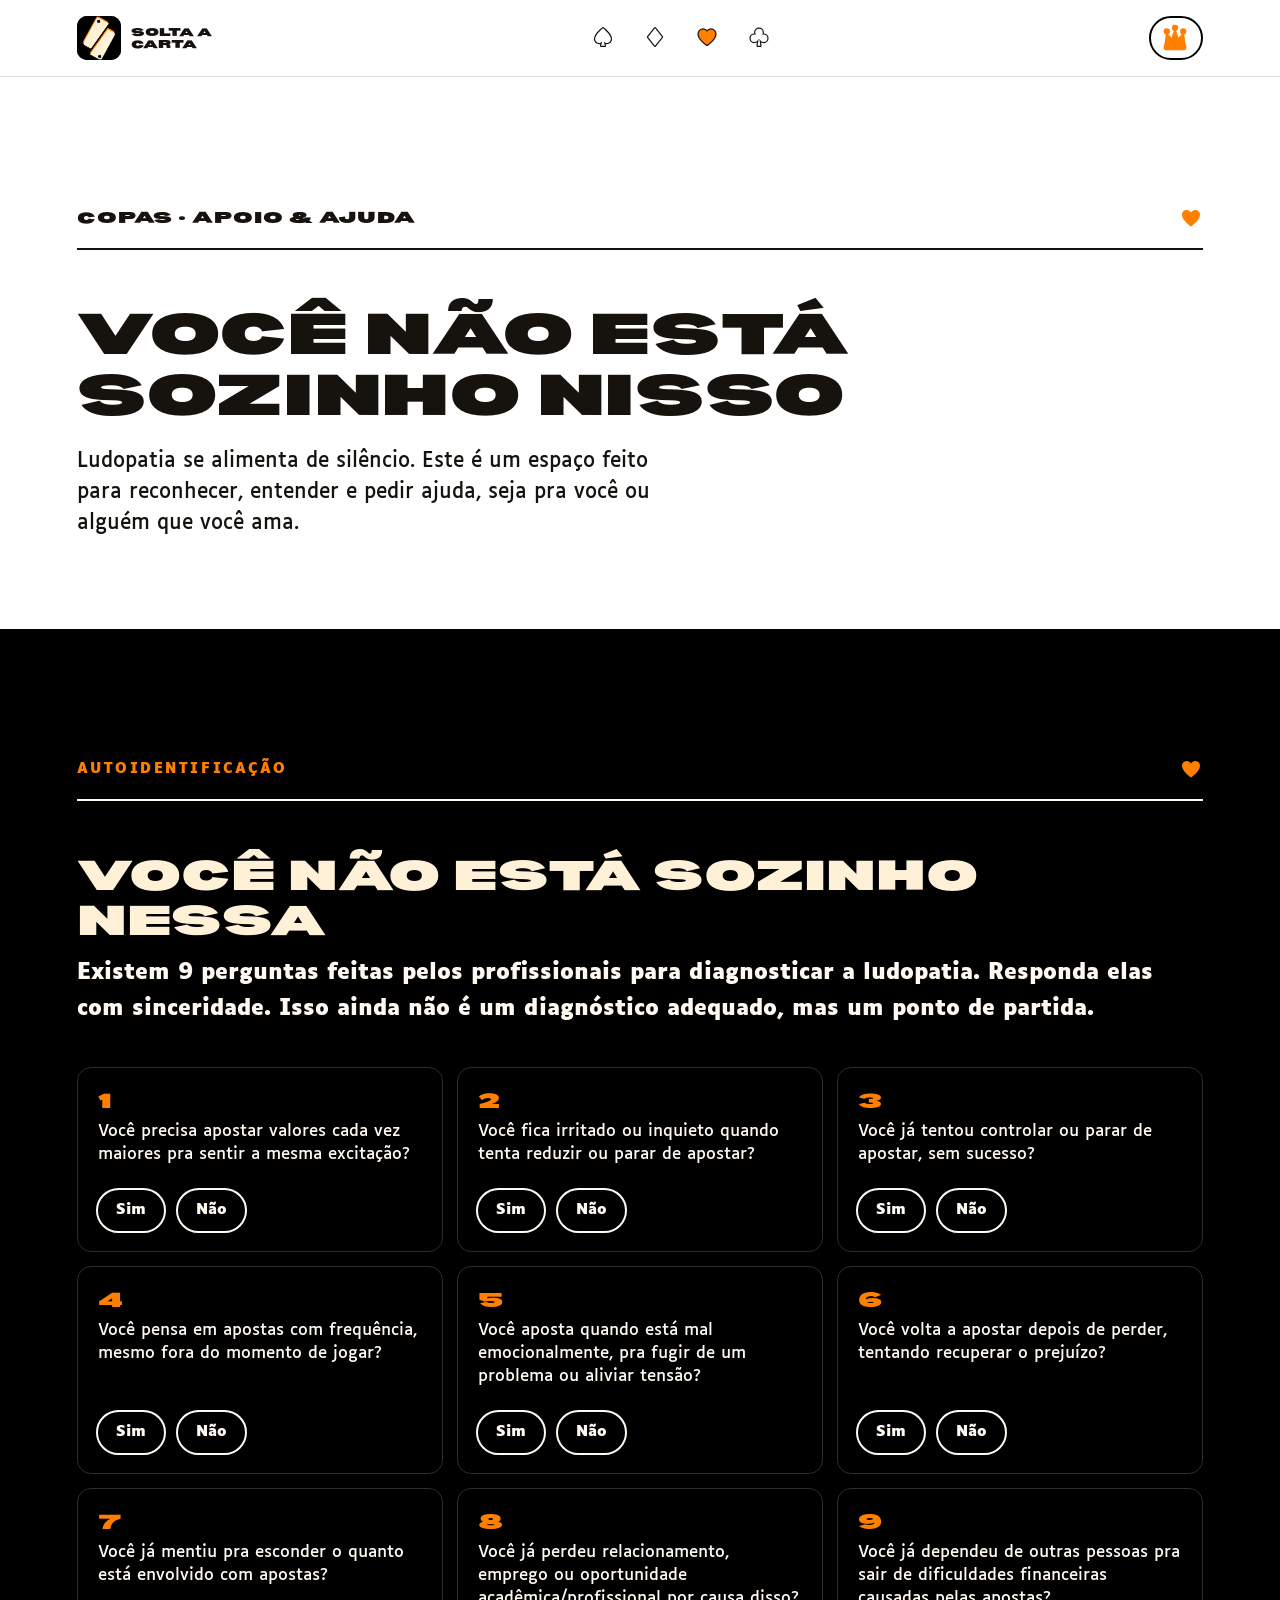
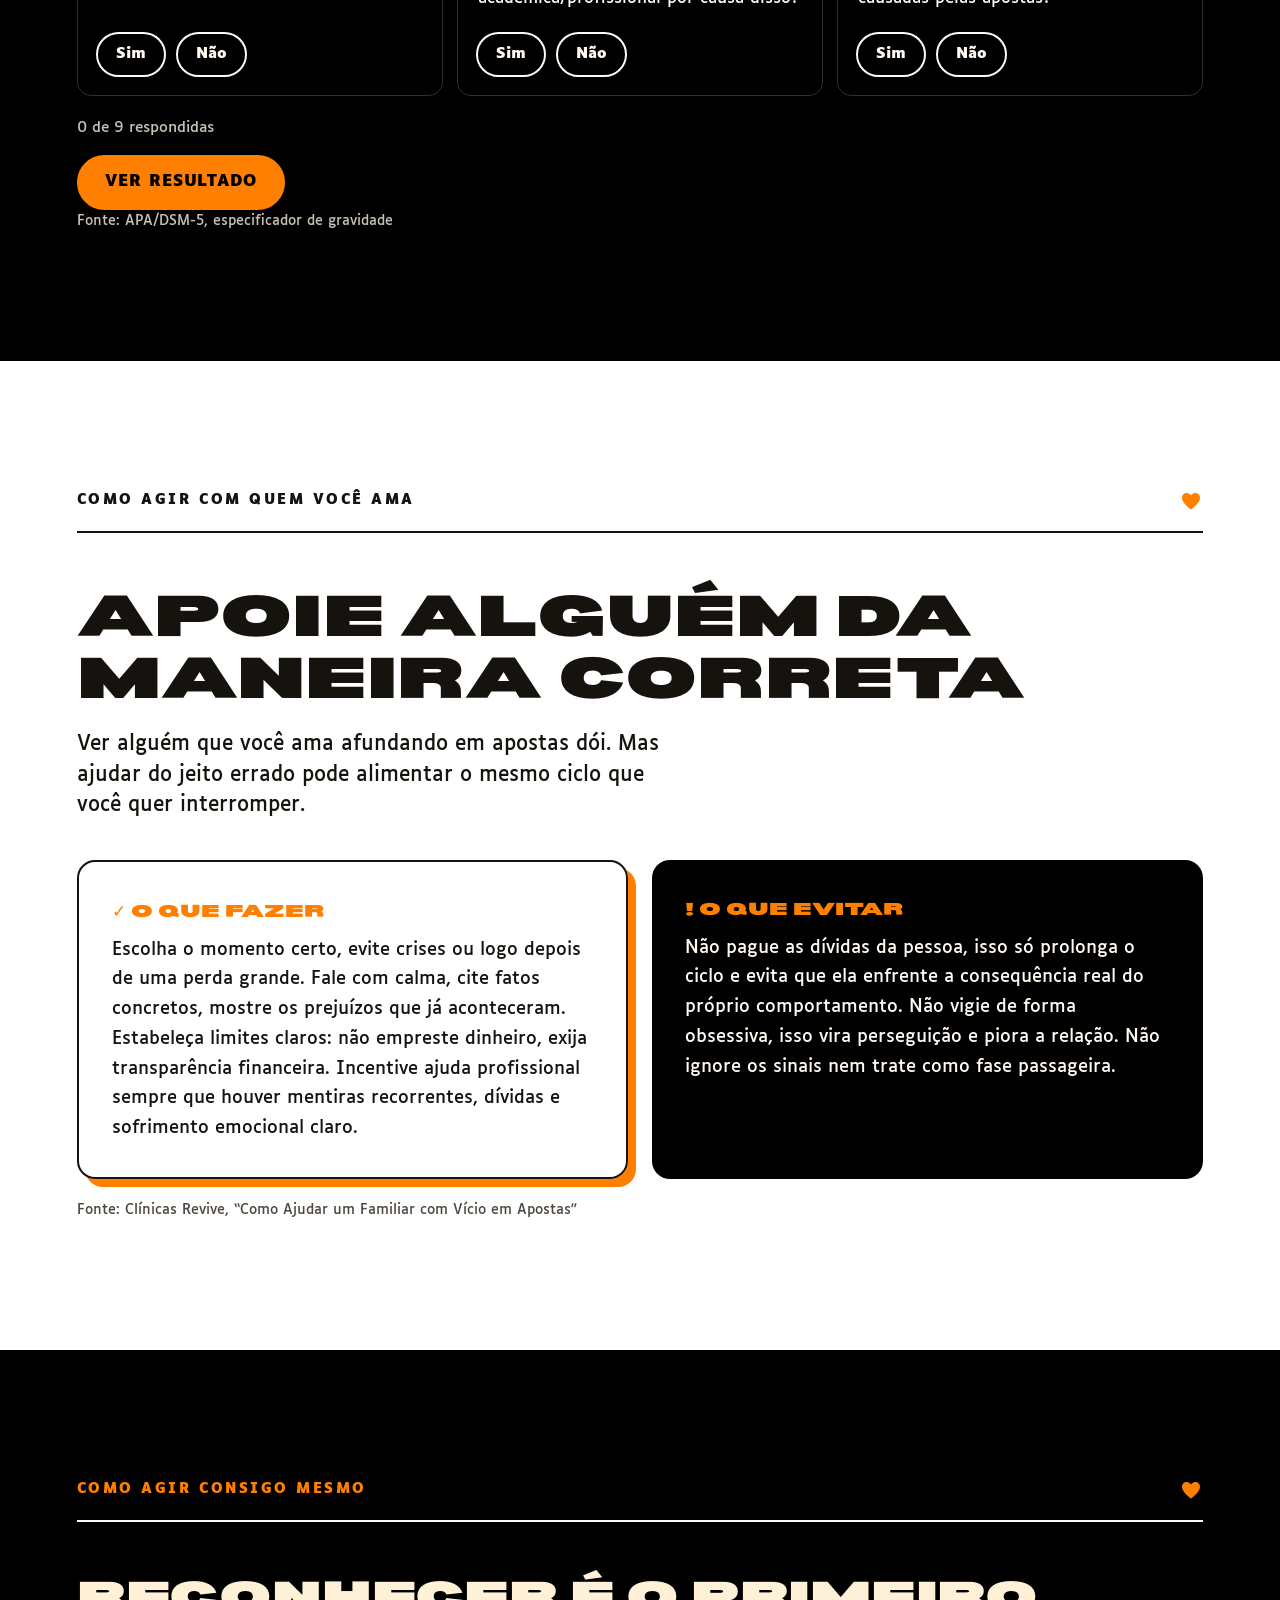
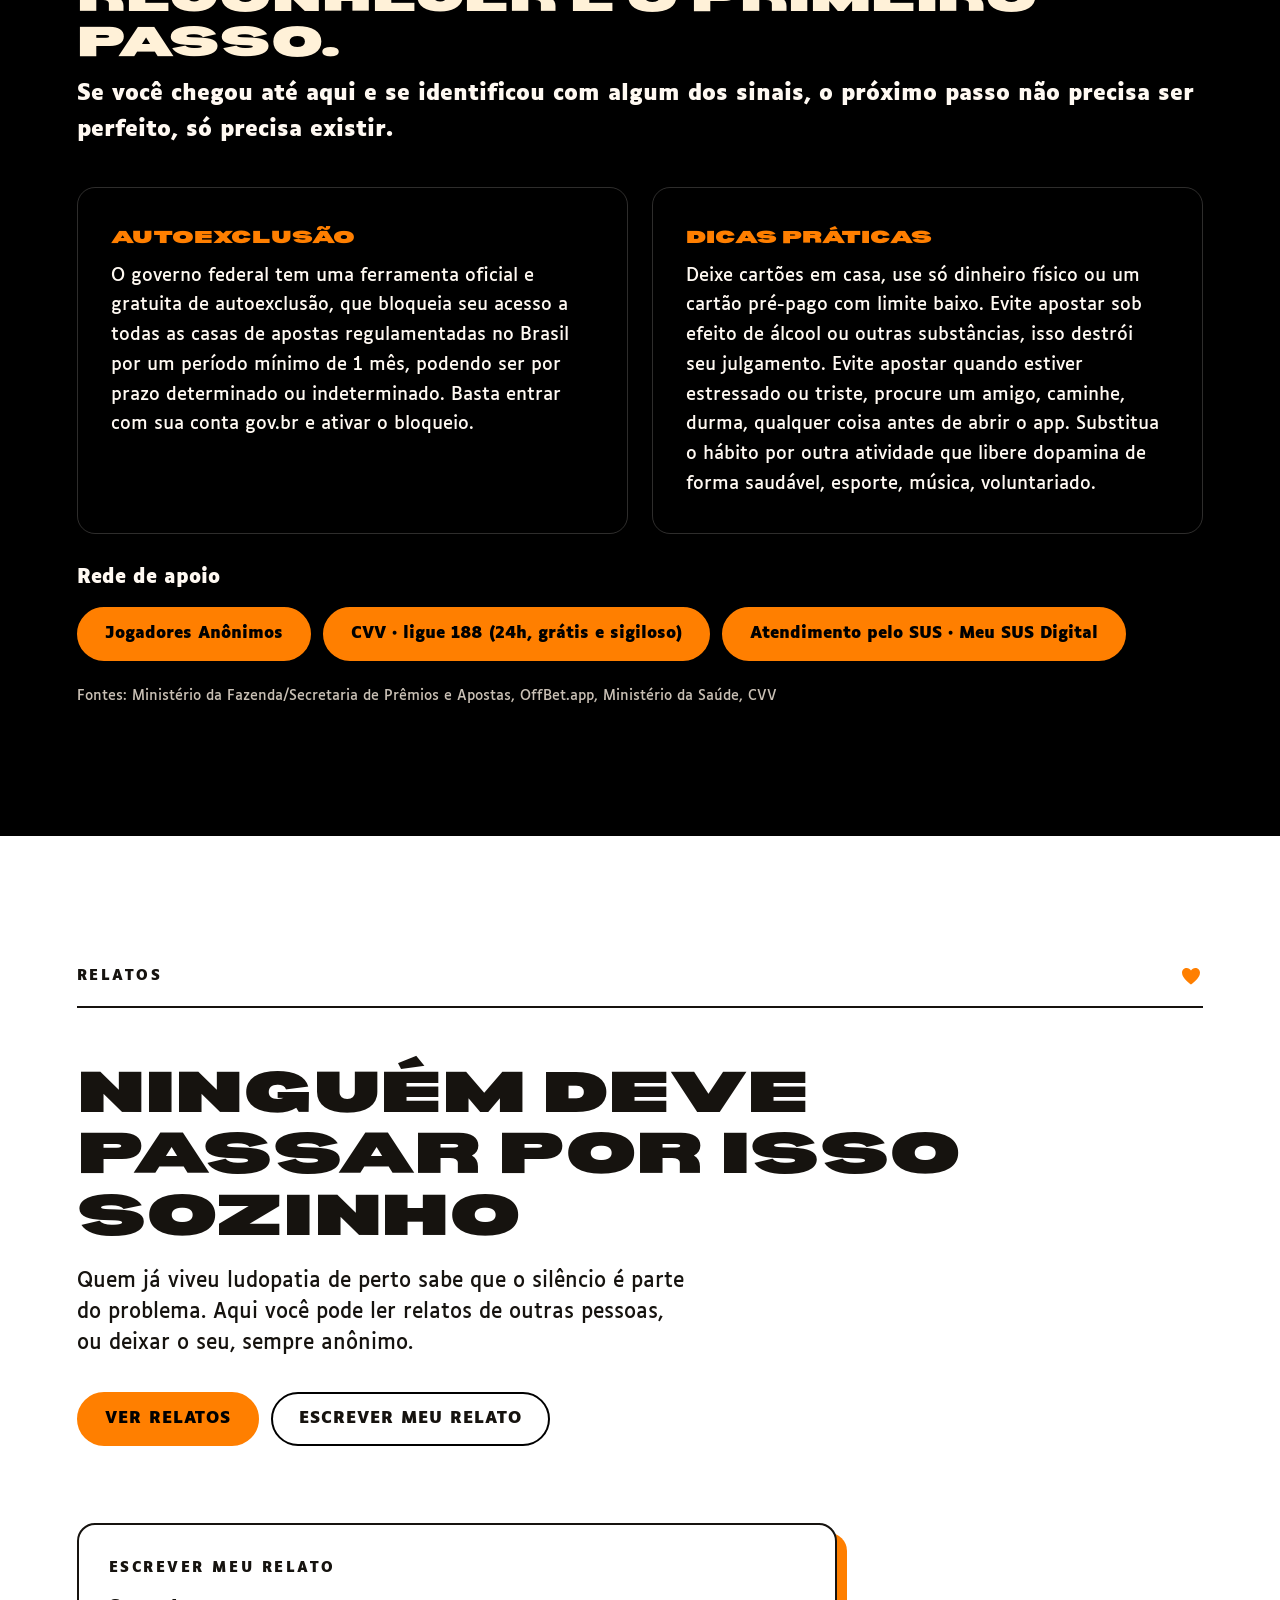
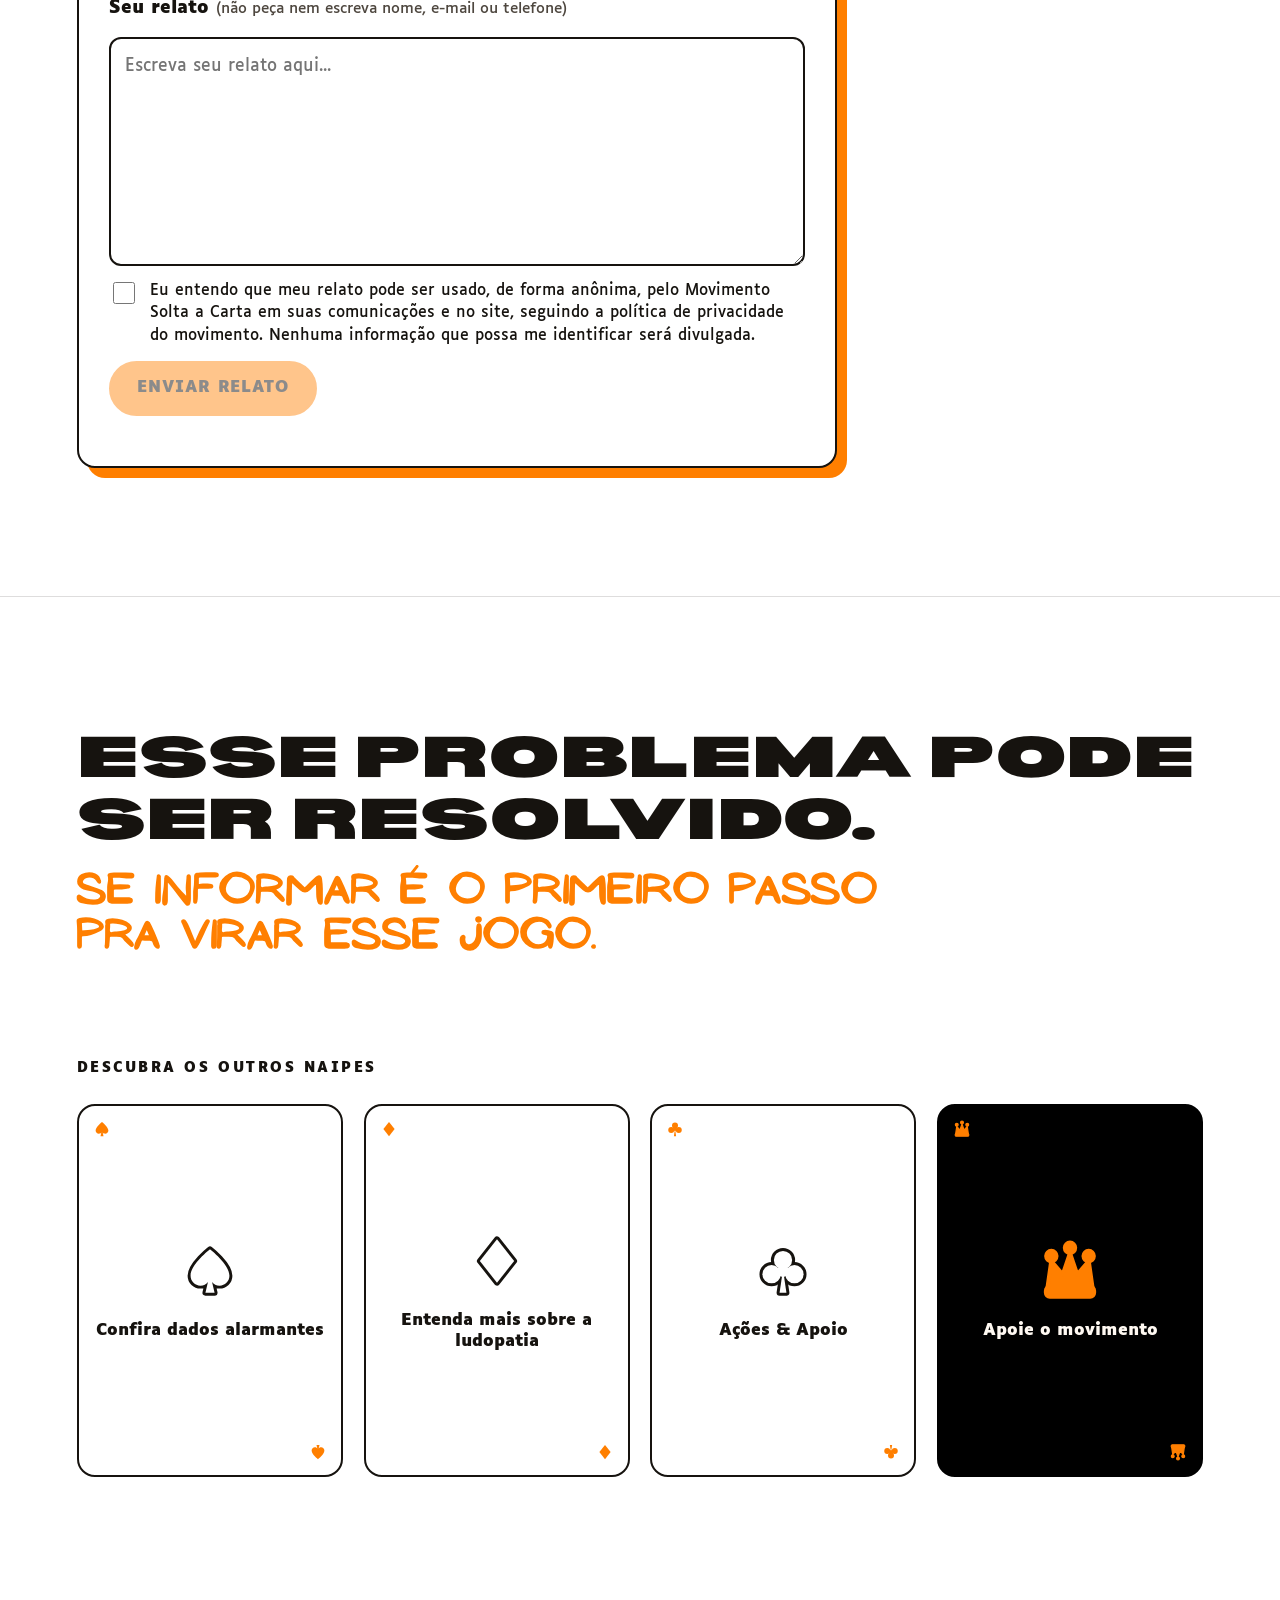
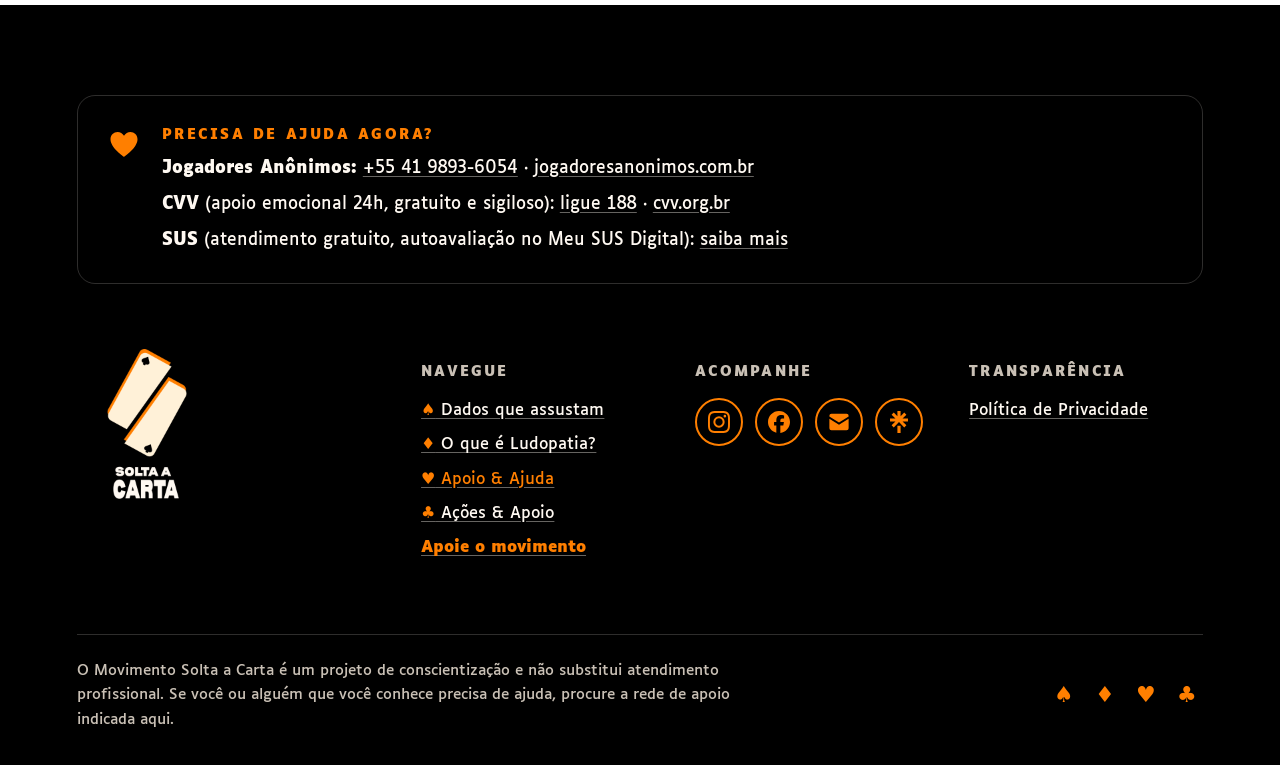
==== commit 6ddb00e5: "Atualização pós-MP: home, Espadas, Ouros, Copas e Trevos - Home, Espadas e Ouros revisadas após a pr" ====
--- a/apoio-e-ajuda.html
+++ b/apoio-e-ajuda.html
@@ -91,9 +91,9 @@
           </a>
         </li>
         <li>
-          <a class="suit-link" href="trevos.html" data-label="Confira nossas ações">
+          <a class="suit-link" href="trevos.html" data-label="Ações &amp; Apoio">
             <svg class="suit-icon" viewBox="-2 -2 28 28" aria-hidden="true"><use href="#g-club" class="s-out"/><use href="#g-club" class="s-in"/></svg>
-            <span class="suit-label"><span>Confira nossas ações</span></span>
+            <span class="suit-label"><span>Ações &amp; Apoio</span></span>
           </a>
         </li>
       </ul>
@@ -210,7 +210,7 @@
           <li class="story"><p>“Usei o nome e o crédito do meu pai sem ele saber, num momento de desespero, e causei um rombo grande na empresa da família. Destruí a confiança que ele tinha em mim, e ainda perdi um relacionamento nesse caminho. Decidi expor a verdade inteira pra minha família e pro meu círculo mais próximo, em vez de continuar escondendo. Reatei o relacionamento, voltei a jogar esporte pra canalizar a ansiedade, e hoje trabalho pra devolver aos poucos o que causei ao meu pai.”</p></li>
           <li class="story"><p>“Usei o cartão de parentes que confiavam em mim, achando que era só uma renda extra, e não consegui pagar depois. Anos mais tarde, numa recaída, perdi meu lar e fui morar com meus pais de novo, já adulto, dormindo num colchão no chão. A vergonha foi imensa. Minha esposa disse que eu nunca ia mudar. Fui atrás dela, contei a verdade completa sobre as dívidas, com bancos e com agiotas, e consegui uma última chance. Hoje mantenho presença semanal inegociável no grupo de apoio.”</p></li>
         </ul>
-        <p class="src">Esses relatos são adaptados e anonimizados a partir de histórias reais compartilhadas com o movimento. Nenhum nome, imagem ou dado que possa identificar quem viveu isso é divulgado, seguindo a <a href="privacidade.html">política de privacidade</a> do Solta a Carta.</p>
+        <p class="src">Esses relatos são adaptados e anonimizados a partir de histórias reais compartilhadas com o movimento. Nenhum nome, imagem ou dado que possa identificar quem viveu isso é divulgado, seguindo a <a href="privacidade.html">política de privacidade</a> do Movimento Solta a Carta.</p>
         <p class="help-title">Se alguma dessas histórias mexeu com você, existe apoio real e gratuito. Você não precisa esperar chegar nesse ponto pra pedir ajuda.</p>
         <ul class="help-btns">
         <li><a class="btn btn-primary" href="https://jogadoresanonimos.com.br" target="_blank" rel="noopener">Jogadores Anônimos</a></li>
@@ -220,14 +220,18 @@
       </div>
 
       <!-- TODO: trocar SEU_ENDPOINT pelo endpoint do Formspree quando a conta for criada -->
-      <form class="story-form definition" id="escrever" action="https://formspree.io/f/SEU_ENDPOINT" method="POST" data-story-form>
+      <form class="story-form definition" id="escrever" action="https://formspree.io/f/mnpnyypv" method="POST" data-story-form>
         <p class="tag">Escrever meu relato</p>
         <label class="sf-label" for="relato">Seu relato <span>(não peça nem escreva nome, e-mail ou telefone)</span></label>
-        <textarea id="relato" name="relato" rows="7" required></textarea>
-        <label class="sf-check"><input type="checkbox" name="consentimento" value="sim" required> Eu entendo que meu relato pode ser usado, de forma anônima, pelo Solta a Carta em suas comunicações e no site, seguindo a política de privacidade do movimento. Nenhuma informação que possa me identificar será divulgada.</label>
-        <button class="btn btn-primary" type="submit" disabled>Enviar relato</button>
+        <textarea id="relato" name="relato" rows="7" placeholder="Escreva seu relato aqui..." maxlength="2000" required></textarea>
+        <label class="sf-check"><input type="checkbox" id="consentimento" name="consentimento" value="sim" required> Eu entendo que meu relato pode ser usado, de forma anônima, pelo Movimento Solta a Carta em suas comunicações e no site, seguindo a política de privacidade do movimento. Nenhuma informação que possa me identificar será divulgada.</label>
+        <button class="btn btn-primary" type="submit" id="btn-enviar-relato" disabled>Enviar relato</button>
         <p class="sf-status" role="status"></p>
       </form>
+      <div class="story-form definition sf-done" id="mensagem-confirmacao" tabindex="-1" hidden>
+        <p class="tag">Relato enviado</p>
+        <p>Recebemos seu relato. Obrigado por confiar essa história pra gente. Ela pode ajudar outras pessoas a se reconhecerem e buscarem ajuda.</p>
+      </div>
     </div>
   </section>
 
@@ -259,7 +263,7 @@
           <a class="pcard" href="trevos.html">
             <span class="pcard-corner"><svg viewBox="0 0 24 24" aria-hidden="true"><use href="#g-club"/></svg></span>
             <svg class="pcard-suit" viewBox="-2 -2 28 28" aria-hidden="true"><use href="#g-club" class="s-out"/><use href="#g-club" class="s-in"/></svg>
-            <span class="pcard-name">Confira nossas ações</span>
+            <span class="pcard-name">Ações &amp; Apoio</span>
             <span class="pcard-corner pcard-corner-b"><svg viewBox="0 0 24 24" aria-hidden="true"><use href="#g-club"/></svg></span>
           </a>
         </li>
@@ -306,7 +310,7 @@
           <li><a href="dados-que-assustam.html"><span aria-hidden="true">♠</span> Dados que assustam</a></li>
           <li><a href="o-que-e-ludopatia.html"><span aria-hidden="true">♦</span> O que é Ludopatia?</a></li>
           <li><a href="apoio-e-ajuda.html" aria-current="page"><span aria-hidden="true">♥</span> Apoio &amp; Ajuda</a></li>
-          <li><a href="trevos.html"><span aria-hidden="true">♣</span> Confira nossas ações</a></li>
+          <li><a href="trevos.html"><span aria-hidden="true">♣</span> Ações &amp; Apoio</a></li>
           <li><a href="trevos.html#reis-e-rainhas" class="footer-joker">Apoie o movimento</a></li>
         </ul>
       </nav>
@@ -330,7 +334,7 @@
     </div>
 
     <div class="footer-bottom">
-      <p class="disclaimer">O Solta a Carta é um projeto de conscientização e não substitui atendimento profissional. Se você ou alguém que você conhece precisa de ajuda, procure a rede de apoio indicada aqui.</p>
+      <p class="disclaimer">O Movimento Solta a Carta é um projeto de conscientização e não substitui atendimento profissional. Se você ou alguém que você conhece precisa de ajuda, procure a rede de apoio indicada aqui.</p>
       <p class="footer-suits" aria-hidden="true">♠ ♦ ♥ ♣</p>
     </div>
   </div>
--- a/assets/css/style.css
+++ b/assets/css/style.css
@@ -148,7 +148,7 @@
 
 /* Ananias dentro do corpo de texto: destaque pontual, no máximo um por bloco */
 .hand-inline {
-  white-space: nowrap; /* o destaque não quebra no meio */
+  white-space: nowrap; /* destaque curto fica inteiro */
   font-size: 1.45em;
   line-height: 0;
   -webkit-text-stroke-width: .035em;
@@ -335,7 +335,8 @@
 @media (max-width: 560px) { .block-title { font-size: 7.4vw; } }
 
 .prose { max-width: 66ch; }
-.prose p { margin-bottom: 1.15em; }
+.prose p { margin-bottom: 1.15em; text-wrap: pretty; }
+.mm-text p { text-wrap: pretty; }
 .prose p:last-child { margin-bottom: 0; }
 .prose strong { font-weight: 700; }
 .prose.on-dark { color: var(--ink); }
@@ -923,10 +924,10 @@
 .signs-head .sub-title { margin-bottom: 18px; }
 .signs-rule { display: grid; grid-template-columns: minmax(0, 1.3fr) minmax(0, 1fr); gap: clamp(24px, 4vw, 64px); align-items: center; margin-bottom: clamp(28px, 3vw, 44px); }
 .signs-lead { margin: 0; max-width: 60ch; font-size: 18px; }
-.pips { display: flex; flex-wrap: wrap; align-items: center; gap: 8px; }
+.pips { display: flex; flex-wrap: wrap; align-items: center; justify-content: flex-end; gap: 8px; }
 .pips > span { width: 28px; height: 40px; border-radius: 6px; border: 2px solid var(--text); background: var(--paper); }
 .pips > span.on { background: var(--brand-orange); border-color: var(--brand-orange); }
-.pips-label { flex-basis: 100%; margin: 10px 0 0; font-size: clamp(26px, 2.4vw, 34px); }
+.pips-label { flex-basis: 100%; text-align: right; margin: 10px 0 0; font-size: clamp(26px, 2.4vw, 34px); }
 .signs { list-style: none; margin: 0; padding: 0; display: grid; grid-template-columns: repeat(3, minmax(0, 1fr)); gap: clamp(12px, 1.6vw, 20px); counter-reset: none; }
 .sign {
   position: relative; display: flex; gap: 16px; align-items: flex-start;
@@ -987,7 +988,7 @@
   transition: background-color .25s var(--ease), color .25s var(--ease), transform .25s var(--ease);
 }
 .tab svg { width: 26px; height: 26px; flex-shrink: 0; fill: none; stroke: currentColor; stroke-width: 1.7; stroke-linecap: round; stroke-linejoin: round; }
-.tab:hover { transform: translateX(4px); }
+.tab:hover { border-color: var(--brand-orange); }
 .tab[aria-selected="true"] { background: var(--bg-base); color: var(--ink); border-color: var(--bg-base); }
 .tab[aria-selected="true"] svg { stroke: var(--brand-orange); }
 .tab-panel {
@@ -1031,7 +1032,7 @@
 .people svg.on { stroke: var(--brand-orange); fill: rgba(255, 127, 0, .35); }
 .chips { list-style: none; margin: 0; padding: 0; display: flex; flex-wrap: wrap; gap: 8px; }
 .chips li { border: 1px solid var(--line-dark); border-radius: 999px; padding: 6px 14px; font-size: 14.5px; font-weight: 700; }
-.chips li:nth-child(3n+1) { background: var(--brand-orange); border-color: var(--brand-orange); color: var(--bg-base); }
+.chips li { background: var(--brand-orange); border-color: var(--brand-orange); color: var(--bg-base); }
 .b5-close { margin: clamp(40px, 5vw, 64px) 0 14px; max-width: 60ch; font-size: clamp(19px, 1.6vw, 22px); font-weight: 700; }
 @media (max-width: 1080px) { .factor { grid-template-columns: 1fr; } }
 
@@ -1228,6 +1229,243 @@
 @media (max-width: 760px) { .empty-grid { grid-template-columns: 1fr 1fr; } .empty-slot.is-first { grid-column: 1 / -1; } .empty-slot:not(.is-first) { min-height: 120px; } }
 
 /* ==========================================================
+   HOME — blocos pós-proibição
+   ========================================================== */
+.band-note { margin: 28px 0 0; padding: 14px 18px; border-left: 4px solid var(--brand-orange); background: rgba(255, 249, 242, .06); font-size: 15.5px; font-weight: 700; color: var(--ink); }
+#proibicao .band-title { margin-bottom: clamp(28px, 3vw, 44px); }
+.hab-row { margin-bottom: clamp(48px, 6vw, 80px); }
+.hab-lead { font-weight: 700; font-size: clamp(19px, 1.7vw, 24px); color: var(--ink); }
+#proibicao .figures-4 { margin-bottom: clamp(48px, 6vw, 80px); }
+#proibicao .figures-4 .fig-num { font-size: clamp(44px, 4.4vw, 68px); }
+.quit { display: grid; grid-template-columns: minmax(0, 1fr) 130px; gap: 8px 16px; align-items: center; }
+.quit-row { display: contents; }
+.quit-row + .quit-row .quit-label { margin-top: 14px; }
+.quit-label { grid-column: 1 / -1; margin: 0; font-weight: 700; font-size: 14px; letter-spacing: .12em; text-transform: uppercase; color: var(--brand-orange); }
+.quit-bar { position: relative; height: 18px; border-radius: 999px; background: rgba(255, 249, 242, .14); }
+.quit-fill { position: absolute; top: 0; bottom: 0; left: 0; width: var(--b); border-radius: inherit; background: var(--ink); transform-origin: left; }
+.quit-fill.is-help { background: var(--brand-orange); }
+.quit-range { position: absolute; top: 0; bottom: 0; border-radius: 0 999px 999px 0; background: repeating-linear-gradient(135deg, rgba(255, 127, 0, .55) 0 6px, rgba(255, 127, 0, .3) 6px 12px); transform-origin: left; }
+.reveal .quit-range { transform: scaleX(0); transition: transform .8s var(--ease) 1.2s; }
+.reveal.is-visible .quit-range, .no-reveal .quit-range { transform: none; }
+.quit-scale { grid-column: 1; display: flex; justify-content: space-between; margin: 0; font-size: 14px; color: var(--ink-soft); }
+.reveal .quit-fill { transform: scaleX(0); transition: transform 1.1s var(--ease) .2s; }
+.reveal.is-visible .quit-fill, .no-reveal .quit-fill { transform: none; }
+.quit-num { margin: 0; font-size: clamp(24px, 2.4vw, 34px); white-space: nowrap; text-align: right; }
+.quit figcaption { font-weight: 700; color: var(--ink-soft); font-size: 15px; }
+.chips-big li { font-size: 16px; padding: 10px 18px; }
+.mm-statement.on-dark-statement { color: var(--ink); }
+.mm-statement.on-dark-statement .display { color: var(--brand-cream); }
+
+.mp-days { margin: 0 0 18px; font-weight: 700; }
+.mp-days .hand { display: block; font-size: clamp(36px, 3.6vw, 52px); margin-bottom: 4px; }
+.mp-steps { list-style: none; margin: 0 0 18px; padding: 0 0 0 4px; display: grid; gap: 14px; position: relative; }
+.mp-steps::before { content: ""; position: absolute; left: 11px; top: 10px; bottom: 10px; width: 2px; background: var(--text); }
+.mp-steps li { position: relative; display: flex; align-items: center; gap: 14px; font-weight: 700; }
+.mp-dot { position: relative; z-index: 1; width: 16px; height: 16px; border-radius: 50%; border: 2px solid var(--text); background: var(--paper); flex-shrink: 0; }
+.mp-steps li.is-done .mp-dot { background: var(--brand-orange); border-color: var(--brand-orange); }
+.mp-ends { display: grid; grid-template-columns: 1fr 1fr; gap: 10px; }
+.mp-ends p { margin: 0; padding: 12px; border-radius: 12px; background: rgba(22, 19, 15, .07); font-size: 15px; line-height: 1.4; }
+.mp-ends strong { display: block; }
+.mp-ends .is-risk { background: var(--bg-base); color: var(--ink); }
+.mp-ends .is-risk strong { color: var(--brand-orange); }
+#podem-voltar .mm-row + .mm-row { margin-top: clamp(48px, 6vw, 80px); }
+#podem-voltar .block-title { margin-bottom: clamp(28px, 3vw, 44px); }
+#podem-voltar .mm-statement { margin-top: clamp(48px, 6vw, 80px); }
+#podem-voltar .notifs li { justify-content: flex-start; }
+@media (max-width: 480px) { .mp-ends { grid-template-columns: 1fr; } }
+
+/* Listas uniformes (substituem as pílulas) */
+.quit-label + .stack, .quit-label + .rank { margin-top: 18px; }
+.stack { list-style: none; margin: 0; padding: 0; display: grid; gap: 10px; }
+.stack li {
+  display: flex; align-items: center; gap: 16px;
+  padding: 14px 18px; border-radius: 14px; border: 2px solid var(--text);
+  font-weight: 700; font-size: 16.5px; line-height: 1.35; background: var(--paper);
+  transition: transform .3s var(--ease), box-shadow .3s var(--ease);
+}
+.stack li:hover { transform: translateX(6px); box-shadow: -6px 0 0 var(--brand-orange); }
+.stack-n { flex-shrink: 0; min-width: 44px; white-space: nowrap; color: var(--brand-orange); font-size: 16px; text-align: center; }
+.stack-dark li { background: transparent; border-color: var(--line-dark); color: var(--ink); }
+.reveal .stack li { opacity: 0; transform: translateY(12px); transition: opacity .5s var(--ease), transform .5s var(--ease); }
+.reveal.is-visible .stack li, .no-reveal .stack li { opacity: 1; transform: none; }
+.reveal.is-visible .stack li:nth-child(2) { transition-delay: .1s; }
+.reveal.is-visible .stack li:nth-child(3) { transition-delay: .2s; }
+.reveal.is-visible .stack li:nth-child(4) { transition-delay: .3s; }
+.reveal.is-visible .stack li:hover { transition-delay: 0s; transform: translateX(6px); }
+
+/* Bloco 1 da home em linhas com visual */
+.b1-mm { margin-top: clamp(24px, 3vw, 40px); }
+.b1-mm .mm-row:first-child { align-items: start; }
+.b1-mm .mm-row:first-child .mm-text p + p { margin-top: 1.15em; }
+.b1-mm .rank-card { position: sticky; top: calc(var(--header-h) + 32px); }
+/* "o jogador" + destaque em Ananias numa linha própria, inteira */
+.hand-row { display: block; white-space: nowrap; margin: .2em 0; }
+@media (max-width: 560px) { .hand-row { white-space: normal; } }
+/* destaque em Ananias que ocupa uma linha própria, inteiro */
+.hand-line { display: block; font-size: clamp(26px, 2.6vw, 36px); line-height: 1.15; margin: .25em 0 .3em; white-space: nowrap; -webkit-text-stroke-width: .035em; }
+@media (max-width: 560px) { .hand-line { white-space: normal; font-size: 24px; } }
+.b1-pair { display: grid; grid-template-columns: 1fr 1fr; gap: clamp(24px, 4vw, 64px); padding-top: clamp(24px, 3vw, 36px); border-top: 2px solid var(--text); }
+.b1-pair p { margin: 0; font-size: 18px; }
+.rank-card .rank { margin-bottom: 14px; }
+.rank-card .rank li { padding: 16px 18px; font-size: 18px; }
+@media (max-width: 860px) { .b1-pair { grid-template-columns: 1fr; } }
+.data-band .band-note { margin: 0 0 clamp(28px, 3vw, 40px); }
+
+/* ==========================================================
+   ESPADAS (pós-MP)
+   ========================================================== */
+/* Linha do tempo horizontal rolável */
+.rail-head { display: flex; justify-content: space-between; align-items: center; gap: 16px; margin-top: clamp(24px, 3vw, 40px); }
+.rail-hint { margin: 0; font-weight: 700; font-size: 15px; color: var(--text-soft); }
+.rail-hint span { color: var(--brand-orange); display: inline-block; animation: nudge 1.6s var(--ease) infinite; }
+@keyframes nudge { 50% { transform: translateX(6px); } }
+.rail-btns { display: flex; gap: 8px; }
+.rail-btn { width: 48px; height: 48px; border-radius: 50%; border: 2px solid var(--text); background: var(--paper); font-size: 20px; font-weight: 700; cursor: pointer; transition: background-color .25s var(--ease), color .25s var(--ease); }
+.rail-btn:hover { background: var(--bg-base); color: var(--brand-orange); }
+.rail-btn:disabled { opacity: .3; cursor: default; background: var(--paper); color: var(--text); }
+.rail-wrap { position: relative; margin-top: 20px; }
+.rail {
+  list-style: none; margin: 0; display: flex; gap: 20px;
+  overflow-x: auto; scroll-snap-type: x mandatory; scroll-behavior: smooth;
+  padding: 36px max(var(--gutter), calc((100vw - var(--maxw)) / 2)) 28px;
+  scroll-padding-inline: max(var(--gutter), calc((100vw - var(--maxw)) / 2));
+  scrollbar-width: thin; cursor: grab; position: relative;
+  /* trilho da régua, rola junto com o conteúdo */
+  background: linear-gradient(var(--text), var(--text)) no-repeat 0 15px / 100% 2px;
+  background-attachment: local;
+}
+.rail.is-dragging { cursor: grabbing; scroll-snap-type: none; scroll-behavior: auto; user-select: none; }
+.rail:focus-visible { outline-offset: -3px; }
+.ri {
+  flex: 0 0 300px; scroll-snap-align: start; position: relative;
+  display: flex; flex-direction: column; gap: 10px;
+  border: 2px solid var(--text); border-radius: var(--radius-card); padding: 22px 22px 20px;
+  background: var(--paper); min-height: 320px;
+  transition: transform .35s var(--ease), box-shadow .35s var(--ease);
+}
+.ri::before { /* ponto na régua */
+  content: ""; position: absolute; top: -27px; left: 22px; width: 14px; height: 14px; border-radius: 50%;
+  background: var(--paper); border: 2px solid var(--text);
+}
+.ri:hover { transform: translateY(-6px); box-shadow: 8px 8px 0 var(--brand-orange); }
+.ri-year { font-size: 34px; margin: 0; line-height: 1; }
+.ri-year small { display: block; font-family: var(--f-body); font-weight: 700; text-transform: none; font-size: 15px; margin-top: 8px; color: var(--text-soft); }
+.ri-tagx { margin: 0; align-self: flex-start; font-weight: 700; font-size: 13px; letter-spacing: .14em; text-transform: uppercase; padding: 3px 10px; border-radius: 999px; background: var(--bg-base); color: var(--brand-orange); }
+.ri-text { margin: 0; font-size: 15.5px; line-height: 1.5; }
+.ri-src { margin: auto 0 0; padding-top: 8px; font-size: 14px; color: var(--text-soft); }
+.ri-ban::before { background: var(--bg-base); }
+.ri-key { background: var(--bg-base); color: var(--ink); border-color: var(--bg-base); }
+.ri-key .ri-year { color: var(--brand-cream); }
+.ri-key .ri-year small, .ri-key .ri-src { color: var(--ink-soft); }
+.ri-key::before { background: var(--brand-orange); border-color: var(--brand-orange); }
+.ri-sac { border-color: var(--brand-orange); }
+.ri-sac::before { background: var(--brand-orange); border-color: var(--brand-orange); }
+.ri-cta { background: var(--brand-orange); border-color: var(--brand-orange); color: var(--bg-base); justify-content: space-between; }
+.ri-cta::before { background: var(--brand-orange); border-color: var(--bg-base); width: 18px; height: 18px; top: -29px; }
+.ri-hand { color: var(--bg-base); font-size: 28px; line-height: 1.1; margin: 0; }
+.ri-cta .btn { align-self: flex-start; background: var(--bg-base); color: var(--ink); border-color: var(--bg-base); }
+@media (max-width: 560px) { .ri { flex-basis: 82vw; } .rail-btns { display: none; } }
+
+/* Cartas da régua: viradas para baixo, giram no hover/toque */
+.ri.flip { border: 0; padding: 0; background: none; min-height: 0; flex-basis: 290px; }
+.ri.flip:hover { transform: none; box-shadow: none; }
+.ri.flip .flip-inner { min-height: 420px; }
+.ri-front { justify-content: space-between; padding: 22px !important; }
+.ri-front .ri-year { color: var(--brand-cream); font-size: 36px; }
+.ri-front .ri-year small { color: var(--ink-soft); }
+.ri-front .ri-tagx { background: var(--brand-orange); color: var(--bg-base); }
+.ri-pip { align-self: flex-end; color: var(--brand-orange); font-size: 64px; line-height: 1; }
+.ri-back { gap: 10px; padding: 22px !important; }
+.ri-back .ri-year { font-size: 26px; }
+.ri-back .ri-text { font-size: 15px; }
+.ri-key .ri-front { background: var(--brand-orange); color: var(--bg-base); box-shadow: -6px -6px 0 var(--bg-base); }
+.ri-key .ri-front .ri-year, .ri-key .ri-front .ri-pip { color: var(--bg-base); }
+.ri-key .ri-front .ri-year small { color: rgba(0, 0, 0, .65); }
+.ri-key .ri-front .ri-tagx { background: var(--bg-base); color: var(--brand-orange); }
+.ri-key.flip, .ri-key.flip .ri-back { color: var(--text); }
+.ri-sac .ri-front { box-shadow: -6px -6px 0 var(--brand-orange), 0 0 0 2px var(--brand-orange); }
+.ri.flip:not(.ri-key) { background: none; }
+.ri-cta { min-height: 420px; flex-basis: 290px; }
+
+/* Brasília: vitórias e votações */
+.wins { display: grid; gap: 12px; margin-top: 18px; }
+.win { display: grid; grid-template-columns: auto auto auto; justify-content: start; align-items: center; gap: 4px 14px; padding: 16px 18px; border: 1px solid var(--line-dark); border-radius: 14px; }
+.win-from { margin: 0; font-size: clamp(26px, 2.6vw, 36px); color: var(--ink-soft); text-decoration: line-through; text-decoration-color: var(--brand-orange); }
+.win-arrow { margin: 0; color: var(--brand-orange); font-weight: 700; font-size: 22px; }
+.win-to { margin: 0; font-size: clamp(26px, 2.6vw, 36px); color: var(--brand-cream); }
+.win-cap { grid-column: 1 / -1; margin: 6px 0 0; font-size: 15.5px; color: var(--ink); }
+.votes { display: grid; gap: 14px; }
+.votes-2 { grid-template-columns: 1fr 1fr; align-self: start; }
+#brasilia .mm-statement { margin-top: clamp(64px, 8vw, 112px); }
+@media (max-width: 560px) { .votes-2 { grid-template-columns: 1fr; } }
+.vote { padding: 18px; border: 1px solid var(--line-dark); border-radius: 14px; }
+.vote-score { white-space: nowrap; margin: 10px 0 4px; font-size: clamp(36px, 4vw, 56px); color: var(--ink-soft); }
+.vote-a { color: var(--ink-soft); }
+.vote-b { color: var(--brand-orange); }
+.vote-cap { margin: 0; font-size: 14.5px; color: var(--ink-soft); }
+
+/* Migração */
+.people-10 { flex-wrap: wrap; gap: 6px; }
+.people-10 svg { width: 40px; height: 40px; stroke: var(--text-soft); }
+.people-10 svg.on { stroke: var(--brand-orange); fill: rgba(255, 127, 0, .3); }
+.mm-card .mm-num { color: var(--brand-orange); }
+.risk-mini .risk-num { font-size: clamp(48px, 5vw, 72px); }
+.meter-light { background: rgba(22, 19, 15, .1); }
+.meter-light .meter-mark { border-color: var(--paper); }
+.risk-mini .meter-scale { color: var(--text-soft); }
+#migracao .data-band .figures-4 .fig-num { font-size: clamp(36px, 3.6vw, 56px); }
+.mig-title { max-width: none; font-size: clamp(26px, 3.4vw, 50px); }
+@media (max-width: 760px) { .mig-title br { display: none; } }
+.mig-prose { margin-top: clamp(36px, 4vw, 56px); max-width: 70ch; }
+.mig-close { margin-top: clamp(48px, 6vw, 80px); }
+#migracao .testimony { margin-top: clamp(56px, 7vw, 96px); }
+
+/* Pix */
+.pix-row { margin-top: clamp(40px, 5vw, 64px); grid-template-columns: minmax(0, 1.8fr) minmax(0, 1fr); }
+.pix-row { align-items: start; }
+.pix-row .mm-text { max-width: 70ch; }
+.pix-row .mm-text p { margin: 0 0 1.15em; }
+.pix-row .mm-text .fig-src { margin-top: -.6em; }
+.pix-row .pix { justify-self: end; width: min(100%, 380px); }
+@media (max-width: 860px) { .pix-row { grid-template-columns: 1fr; } .pix-row .pix { justify-self: start; } }
+.pix { display: grid; gap: 16px; justify-items: start; }
+.pix-logo { width: 44px; height: 44px; fill: #32BCAD; }
+.pix-bars { display: flex; gap: 24px; width: 100%; max-width: 380px; }
+.pix-col { flex: 1; }
+.pix-track { height: 200px; display: flex; flex-direction: column; justify-content: flex-end; border-bottom: 2px solid var(--ink); }
+.pix-col p { margin: 10px 0 0; font-size: 14px; color: var(--ink-soft); }
+.pix-bar { position: relative; height: var(--h); background: rgba(255, 249, 242, .25); border-radius: 10px 10px 0 0; transform-origin: bottom; }
+.is-drop .pix-bar { background: var(--brand-orange); }
+.pix-bar span { position: absolute; top: 10px; left: 0; right: 0; text-align: center; font-family: var(--f-display); color: var(--bg-base); font-size: 18px; }
+.pix-col:not(.is-drop) .pix-bar span { color: var(--ink); }
+.pix-gap { position: absolute; left: 0; right: 0; bottom: 100%; height: 11.12%; /* 10 pontos sobre uma barra de 90 */ border: 2px dashed var(--brand-orange); border-bottom: 0; border-radius: 10px 10px 0 0; }
+.reveal .pix-bar { transform: scaleY(0); transition: transform 1s var(--ease) .2s; }
+.reveal .is-drop .pix-bar { transition-delay: .5s; }
+.reveal.is-visible .pix-bar, .no-reveal .pix-bar { transform: none; }
+.pix figcaption { font-weight: 700; color: var(--ink); }
+.pix figcaption .mm-num { color: var(--brand-orange); }
+
+/* Quase ganho (fundo preto) */
+#logica .mm-card { background: var(--paper); color: var(--text); }
+.commission .comm-row { display: flex; justify-content: space-between; align-items: center; gap: 12px; margin-top: 12px; padding: 14px 16px; border-radius: 12px; background: rgba(22, 19, 15, .07); font-weight: 700; }
+.commission .comm-row.is-hot { background: var(--bg-base); color: var(--ink); }
+.comm-val { font-family: var(--f-display); text-transform: uppercase; font-size: 15px; }
+.comm-row.is-hot .comm-val { color: var(--brand-orange); }
+.loop-dark .loop-ring path { stroke: var(--ink); }
+.loop-dark .loop-ring marker path { fill: var(--ink); }
+.loop-dark .loop-node:not(.is-hot) { background: var(--bg-base); color: var(--ink); border-color: var(--ink); }
+.loop-dark .loop-node.is-hot { color: var(--bg-base); }
+#logica .mm-statement { margin: clamp(48px, 6vw, 80px) 0 20px; }
+
+/* Dinheiro */
+.figures-light { margin-top: clamp(48px, 6vw, 80px); }
+.figures-light .figure { border-top-color: var(--text); }
+.figures-light .fig-src { color: var(--text-soft); }
+.figures-light .fig-num { font-size: clamp(40px, 4.4vw, 64px); }
+.din-prose { margin-top: clamp(32px, 4vw, 48px); }
+.din-prose .src { margin-top: 1em; }
+
+/* ==========================================================
    PÁGINA: POLÍTICA DE PRIVACIDADE
    ========================================================== */
 .back-link { margin-left: auto; font-weight: 700; font-size: 15px; text-decoration: none; }
@@ -1249,3 +1487,293 @@
 
 /* Trevos: faixa de redes depois das notícias */
 #noticias > .wrap > .help-title { margin-top: clamp(48px, 6vw, 80px); padding-top: clamp(28px, 3vw, 40px); border-top: 1px solid var(--line-dark); }
+
+/* ============================================================
+   OUROS (pós-MP) — livro dos sonhos, reforço variável, fases
+   ============================================================ */
+.dream { display: grid; gap: 14px; }
+.dream-steps { list-style: none; margin: 0; padding: 0; display: grid; grid-template-columns: repeat(3, minmax(0, 1fr)); gap: 22px; counter-reset: none; }
+.dream-steps li {
+  position: relative; border: 2px dashed var(--ink); border-radius: 14px; padding: 18px 12px;
+  text-align: center; min-height: 138px; display: flex; flex-direction: column; align-items: center; justify-content: center;
+}
+.dream-steps li + li::before {
+  content: "→"; position: absolute; left: -19px; top: 50%; translate: 0 -50%;
+  color: var(--brand-orange); font-weight: 700; font-size: 18px;
+}
+.dream-steps li.is-bet { background: var(--brand-orange); border: 2px solid var(--brand-orange); color: var(--bg-base); }
+.dream-steps svg { width: 38px; height: 38px; fill: none; stroke: currentColor; stroke-width: 1.6; stroke-linecap: round; stroke-linejoin: round; }
+.dream-n { margin: 0; font-size: clamp(24px, 2.4vw, 32px); white-space: nowrap; }
+.dream-t { margin: 8px 0 0; font-size: 14.5px; line-height: 1.3; font-weight: 700; }
+.dream figcaption { font-weight: 700; }
+.dream figcaption .hand { font-size: 1.4em; }
+@media (max-width: 480px) { .dream-steps { gap: 16px; } .dream-steps li { padding: 14px 6px; } .dream-steps li + li::before { left: -15px; } }
+
+.origin-row { margin-block: clamp(40px, 5vw, 64px) clamp(48px, 6vw, 80px); }
+.sched-label { margin: 0 0 8px; font-weight: 700; font-size: 14px; letter-spacing: .12em; text-transform: uppercase; }
+.sched-label + .sched-track { margin-bottom: 22px; }
+.sched-track { list-style: none; margin: 0; padding: 0; display: grid; grid-template-columns: repeat(12, 1fr); gap: 6px; }
+.sched-track li { aspect-ratio: 1; border-radius: 50%; border: 2px solid var(--text); }
+.sched-track li.on { background: var(--text); }
+.sched-track.is-var li { border-color: var(--brand-orange); }
+.sched-track.is-var li.on { background: var(--brand-orange); }
+.sched figcaption .hand { font-size: 1.3em; }
+.b3-close { margin-top: clamp(48px, 6vw, 80px); }
+
+.b2-close-text { color: var(--ink); font-size: clamp(18px, 1.5vw, 21px); line-height: 1.6; max-width: 62ch; margin: 0; }
+
+/* Fases: escada descendente, escurecendo da fase 1 à 4 */
+.b4-lead { max-width: 62ch; }
+.phases {
+  list-style: none; margin: clamp(36px, 4vw, 56px) 0 0; padding: 0;
+  display: grid; grid-template-columns: repeat(4, minmax(0, 1fr)); gap: 14px; align-items: stretch;
+  padding-bottom: 168px;
+}
+.phase {
+  border-radius: var(--radius-card); padding: clamp(20px, 2vw, 28px);
+  border: 2px solid var(--text); min-height: 300px;
+  display: flex; flex-direction: column;
+}
+.phase p { margin: 0; font-size: 16.5px; line-height: 1.5; }
+.phase-n { font-size: clamp(56px, 6vw, 88px) !important; line-height: 1 !important; margin: 0 0 14px !important; }
+.phase-title { margin: 0 0 10px; font-size: 19px; line-height: 1.25; }
+.phase-1 { background: var(--brand-cream); color: var(--text); }
+.phase-1 .phase-n { color: var(--brand-orange); }
+.phase-2 { background: var(--brand-orange); color: var(--bg-base); border-color: var(--brand-orange); --step: 56px; }
+.phase-3 { background: #5C2C00; color: var(--ink); border-color: #5C2C00; --step: 112px; }
+.phase-3 .phase-n { color: var(--brand-orange); }
+.phase-4 { background: var(--bg-base); color: var(--ink); border-color: var(--bg-base); --step: 168px; }
+.phase-4 .phase-n { color: var(--brand-orange); }
+.phases-after {
+  display: grid; grid-template-columns: minmax(0, 1.4fr) minmax(0, 1fr); gap: clamp(28px, 4vw, 64px);
+  align-items: center; margin-top: clamp(48px, 6vw, 80px);
+}
+.phases-cta { display: grid; gap: 14px; justify-items: start; }
+.phases-help { margin: 0; font-size: 15px; color: var(--text-soft); max-width: 40ch; }
+.phases-help a { color: inherit; font-weight: 700; }
+@media (max-width: 1000px) {
+  .phases { grid-template-columns: repeat(2, minmax(0, 1fr)); padding-bottom: 56px; }
+  .phase-2, .phase-4 { --step: 56px; } .phase-3 { --step: 0px; }
+}
+@media (max-width: 860px) { .phases-after { grid-template-columns: 1fr; } }
+@media (max-width: 560px) {
+  .phases { grid-template-columns: 1fr; gap: 12px; }
+  .phase { min-height: 0; }
+  .phases { padding-bottom: 0; }
+  .phase-2, .phase-3, .phase-4 { --step: 0px; }
+  .phase-2 { margin-left: 12px; } .phase-3 { margin-left: 24px; } .phase-4 { margin-left: 36px; }
+}
+.phase { position: relative; top: var(--step, 0px); }
+.phase-2.reveal { transition-delay: .12s; } .phase-3.reveal { transition-delay: .24s; } .phase-4.reveal { transition-delay: .36s; }
+.dream-steps li { container-type: inline-size; }
+.dream-steps li.is-bet .dream-n { font-size: min(28px, 13.5cqi); }
+
+@media (max-width: 1080px) { .pips { justify-content: flex-start; } .pips-label { text-align: left; } }
+.story-form[hidden] { display: none; }
+.sf-done p { margin: 0; }
+.sf-done:focus { outline: none; }
+
+/* ============================================================
+   TREVOS (Ações & Apoio)
+   ============================================================ */
+.tr-title { font-size: clamp(28px, 4.6vw, 68px); }
+.tr-origin { margin-top: clamp(28px, 3vw, 44px); }
+.tr-origin .mm-text p + p { margin-top: 1.1em; }
+.tr-years-line { list-style: none; margin: 0; padding: 0; display: grid; gap: 12px; }
+.tr-years-line li { display: flex; align-items: baseline; gap: 16px; padding: 12px 16px; border-radius: 12px; background: rgba(22, 19, 15, .06); }
+.tr-years-line .display { margin: 0; font-size: clamp(20px, 2vw, 28px); min-width: 4.2em; white-space: nowrap; }
+.tr-years-line span { font-weight: 700; }
+.tr-years-line .is-mp { background: var(--brand-orange); color: var(--bg-base); }
+.tr-years-line .is-next { background: var(--bg-base); color: var(--ink); }
+.tr-years-line .is-next .display { color: var(--brand-orange); }
+.tr-years figcaption .hand { font-size: 1.3em; }
+
+#escuta .band-title, #faca-parte .band-title { margin-bottom: clamp(24px, 3vw, 40px); }
+#escuta .stack li { font-size: 18px; }
+
+.school { list-style: none; margin: 0; padding: 0; display: grid; grid-template-columns: repeat(3, minmax(0, 1fr)); gap: 14px; }
+.school li { border: 2px solid var(--text); border-radius: var(--radius-card); padding: 20px 16px; display: flex; flex-direction: column; gap: 6px; }
+.school li:first-child { background: var(--brand-orange); border-color: var(--brand-orange); }
+.school svg { width: 36px; height: 36px; fill: none; stroke: currentColor; stroke-width: 1.6; stroke-linecap: round; stroke-linejoin: round; margin-bottom: 6px; }
+.school p { margin: 0; font-size: 15px; line-height: 1.35; }
+.school .school-t { font-weight: 700; font-size: 17px; }
+@media (max-width: 480px) { .school { grid-template-columns: 1fr; } }
+
+.fp-lead { max-width: 64ch; }
+.fp-split { display: grid; grid-template-columns: repeat(2, minmax(0, 1fr)); gap: 20px; margin-top: clamp(32px, 4vw, 52px); }
+.fp-col { border: 1px solid var(--line-dark); border-radius: var(--radius-card); padding: clamp(22px, 2.6vw, 34px); display: flex; flex-direction: column; }
+.fp-col > p { margin: 0; font-size: 17.5px; line-height: 1.6; }
+.fp-col .fp-n { color: var(--brand-orange); font-size: clamp(32px, 3.4vw, 48px); line-height: 1; margin-bottom: 14px; }
+.fp-t { margin: 0 0 10px; font-size: 21px; }
+.fp-col .social { margin-top: auto; padding-top: 24px; }
+.fp-col .actions { margin-top: auto; padding-top: 24px; }
+@media (max-width: 860px) { .fp-split { grid-template-columns: 1fr; } }
+
+/* Cabeçalho ilustrado (Rei, Rainha, Valete) */
+.court-head { display: grid; grid-template-columns: minmax(0, 1fr) auto; gap: clamp(24px, 4vw, 64px); align-items: center; }
+.court-head .band-title, .court-head .block-title { margin-top: 0; }
+.court-art { display: flex; gap: 16px; padding: 10px 14px 10px 0; }
+.art-card { width: clamp(120px, 12vw, 170px); aspect-ratio: 200 / 320; height: auto; color: var(--brand-orange); transition: transform .45s var(--ease); }
+.court-art .art-card:first-child { rotate: -5deg; }
+.court-art .art-card:nth-child(2) { rotate: 5deg; }
+.court-art .art-card:hover { transform: translateY(-6px); }
+.court-art-light .art-card { background: var(--bg-base); border-radius: 12px; rotate: 4deg !important; }
+@media (max-width: 760px) {
+  .court-head { grid-template-columns: 1fr; }
+  .court-art { order: -1; }
+  .art-card { width: 110px; }
+}
+
+/* Card de apoiador real (mesma linguagem do .pcard, com foto) */
+.supporters { list-style: none; margin: clamp(28px, 3vw, 44px) 0; padding: 0; display: grid; grid-template-columns: repeat(auto-fill, minmax(220px, 260px)); gap: 20px; }
+.supporter {
+  position: relative; display: flex; flex-direction: column; align-items: center; text-align: center;
+  padding: 44px 20px 40px; border: 2px solid var(--text); border-radius: var(--radius-card); background: var(--paper);
+  box-shadow: 8px 8px 0 var(--brand-orange);
+}
+.supporter-photo { width: 100%; height: auto; aspect-ratio: 1; object-fit: cover; border-radius: 12px; margin-bottom: 16px; }
+.supporter-name { margin: 0 0 6px; font-family: var(--f-display); text-transform: uppercase; font-size: 17px; line-height: 1.2; }
+.supporter-role { margin: 0; font-size: 14.5px; font-weight: 700; color: var(--text-soft); }
+.page-trevos .block-title + .mm-row, .page-trevos .band-title + .mm-row { margin-top: clamp(28px, 3vw, 44px); }
+.valete-row { display: grid; grid-template-columns: auto minmax(0, 1fr); gap: clamp(28px, 5vw, 80px); align-items: center; margin-top: clamp(32px, 4vw, 56px); }
+.valete-row .supporters { margin: 0; grid-template-columns: 260px; }
+.valete-invite .sp-lead { margin-bottom: 0; }
+@media (max-width: 760px) { .valete-row { grid-template-columns: 1fr; } }
+/* Valetes: texto + "mão" de cartas (Valete ilustrado atrás, embaixador na frente) */
+.valete-grid { display: grid; grid-template-columns: minmax(0, 1.2fr) minmax(0, 1fr); gap: clamp(32px, 5vw, 80px); align-items: center; }
+.valete-text .block-title { margin-top: 0; font-size: clamp(28px, 3.6vw, 56px); }
+.valete-text .page-lead { max-width: 46ch; }
+.valete-invite { margin: 18px 0 0; max-width: 46ch; font-size: 18px; line-height: 1.6; padding-left: 18px; border-left: 4px solid var(--brand-orange); }
+.valete-text .actions { margin-top: 24px; }
+.valete-hand { position: relative; display: flex; justify-content: center; padding: 24px 0 24px 90px; }
+.valete-hand .supporters { margin: 0; grid-template-columns: 260px; position: relative; z-index: 1; }
+.valete-hand .supporter { rotate: 4deg; transition: rotate .45s var(--ease), transform .45s var(--ease); }
+.valete-hand .supporter:hover { rotate: 0deg; transform: translateY(-6px); }
+.valete-art {
+  position: absolute; left: calc(50% - 200px); top: 50%; translate: 0 -50%;
+  width: 230px; background: var(--bg-base); border-radius: 14px; rotate: -10deg;
+  transition: rotate .45s var(--ease);
+}
+.valete-hand:hover .valete-art { rotate: -16deg; }
+@media (max-width: 860px) {
+  .valete-grid { grid-template-columns: 1fr; }
+  .valete-hand { padding-left: 70px; }
+  .valete-art { width: 190px; left: calc(50% - 160px); }
+}
+@media (max-width: 420px) {
+  .valete-hand { padding-left: 50px; }
+  .valete-hand .supporters { grid-template-columns: 220px; }
+  .valete-art { width: 160px; left: calc(50% - 140px); }
+}
+.btn-mail { display: inline-flex; align-items: center; gap: 10px; }
+.btn-mail svg { width: 20px; height: 20px; fill: currentColor; flex-shrink: 0; }
+
+/* Trevos: quadro automático de Reis e Rainhas */
+.rr-board { display: grid; gap: 16px; margin: clamp(28px, 3vw, 44px) 0; }
+.rr-total { border: 1px solid var(--line-dark); border-radius: var(--radius-card); padding: 18px 22px; display: flex; flex-wrap: wrap; align-items: baseline; gap: 6px 24px; }
+.rr-total p { margin: 0; }
+.rr-total .tag { color: var(--brand-orange); }
+.rr-total .ledger-num, .ledger-num { white-space: nowrap; }
+.rr-total .ledger-num { font-size: clamp(26px, 3vw, 44px); }
+.rr-ranking .empty-grid { margin: 0; }
+.rr-more[hidden], .rr-list[hidden] { display: none; }
+.rr-more { grid-column: 1 / -1; justify-self: start; color: var(--ink); border-color: var(--ink); }
+.rr-more:hover { background: var(--ink); color: var(--bg-base); }
+.donors { list-style: none; margin: 0; padding: 0; display: grid; grid-template-columns: repeat(auto-fill, minmax(170px, 1fr)); gap: 12px; }
+.donor {
+  position: relative; border: 2px solid var(--ink); border-radius: 14px; background: var(--paper); color: var(--text);
+  padding: 16px; min-height: 140px; display: flex; flex-direction: column;
+}
+.donor.is-top { box-shadow: 6px 6px 0 var(--brand-orange); }
+.donor-pos { font-size: 26px; color: var(--brand-orange); line-height: 1; margin-bottom: 10px; }
+.donor-name { margin: 0 0 6px; font-weight: 700; font-size: 16px; line-height: 1.3; overflow-wrap: anywhere; }
+.donor-value { margin: auto 0 0; font-family: var(--f-display); font-size: 16px; white-space: nowrap; }
+.rr-list { grid-column: 1 / -1; list-style: none; margin: 0; padding: 0; border-top: 1px solid var(--line-dark); }
+.rr-row { display: grid; grid-template-columns: 110px minmax(0, 1fr) auto; gap: 16px; padding: 12px 4px; border-bottom: 1px solid var(--line-dark); }
+.rr-date { color: var(--ink-soft); font-size: 15px; }
+.rr-name { font-weight: 700; overflow-wrap: anywhere; }
+.rr-value { font-weight: 700; white-space: nowrap; }
+@media (max-width: 480px) { .rr-row { grid-template-columns: 1fr auto; } .rr-date { grid-column: 1 / -1; } }
+
+/* Portal de Transparência: janela com tabelas */
+html.has-modal { overflow: hidden; }
+.portal {
+  width: min(920px, calc(100vw - 32px)); max-height: calc(100vh - 48px); padding: 0; border: 2px solid var(--text);
+  border-radius: var(--radius-card); background: var(--paper); color: var(--text); box-shadow: 10px 10px 0 var(--brand-orange);
+  overflow: auto;
+}
+.portal::backdrop { background: rgba(0, 0, 0, .7); }
+.portal[open] { animation: panel-in .35s var(--ease); }
+.dlg-inner { padding: 0 clamp(18px, 3vw, 36px); }
+.portal-head { display: flex; justify-content: space-between; align-items: flex-start; gap: 16px; padding-top: clamp(18px, 3vw, 32px); }
+.portal-head .tag { color: var(--brand-orange); margin: 0 0 8px; }
+.portal-title { margin: 0; font-size: clamp(22px, 2.6vw, 34px); }
+.portal-close {
+  flex-shrink: 0; width: 44px; height: 44px; border-radius: 50%; border: 2px solid var(--text); background: var(--paper);
+  font-size: 26px; line-height: 1; cursor: pointer; color: var(--text);
+}
+.portal-close:hover { background: var(--bg-base); color: var(--ink); }
+.portal-sum { display: grid; grid-template-columns: repeat(3, minmax(0, 1fr)); gap: 12px; margin-top: 24px; margin-bottom: 8px; }
+.portal-sum > div { background: rgba(22, 19, 15, .06); border-radius: 12px; padding: 14px 16px; }
+.portal-sum .is-bal { background: var(--bg-base); color: var(--ink); }
+.portal-k { margin: 0 0 4px; font-size: 13px; font-weight: 700; letter-spacing: .12em; text-transform: uppercase; }
+.portal-sum .is-bal .portal-k { color: var(--brand-orange); }
+.portal-v { margin: 0; font-size: clamp(16px, 2vw, 24px); white-space: nowrap; }
+.portal-h { margin-top: 28px; margin-bottom: 10px; font-size: 18px; }
+.portal-table-wrap { overflow-x: auto; border: 1px solid var(--line); border-radius: 12px; }
+.portal-table { width: 100%; border-collapse: collapse; font-size: 15.5px; }
+.portal-table th { text-align: left; font-size: 13px; letter-spacing: .1em; text-transform: uppercase; background: var(--bg-base); color: var(--ink); padding: 10px 14px; white-space: nowrap; }
+.portal-table td { padding: 10px 14px; border-top: 1px solid var(--line); vertical-align: top; }
+.portal-table .num { text-align: right; white-space: nowrap; font-weight: 700; }
+.portal-table .is-empty td { color: var(--text-soft); font-weight: 700; text-align: left; }
+.portal-note { font-size: 14px; color: var(--text-soft); margin-top: 18px; padding-bottom: clamp(18px, 3vw, 32px); }
+@media (max-width: 560px) { .portal-sum { grid-template-columns: 1fr; } }
+
+/* ============================================================
+   CORINGA (Apoie o movimento / Pix)
+   ============================================================ */
+.pix-hero-grid { display: grid; grid-template-columns: minmax(0, 1fr) auto; gap: clamp(28px, 5vw, 80px); align-items: center; }
+.pix-hero .page-title { font-size: clamp(30px, 4.6vw, 68px); max-width: 16ch; }
+.pix-hero .cta-hand { font-size: clamp(26px, 3vw, 44px); }
+.pix-mark {
+  width: clamp(170px, 18vw, 240px); aspect-ratio: 5 / 7; border-radius: var(--radius-card); background: var(--bg-base); color: var(--ink);
+  display: flex; flex-direction: column; align-items: center; justify-content: center; rotate: 4deg; box-shadow: 10px 10px 0 var(--brand-orange);
+}
+.pix-mark-k { margin: 0 0 6px; font-weight: 700; font-size: 14px; letter-spacing: .14em; text-transform: uppercase; color: var(--ink-soft); }
+.pix-mark-v { margin: 0; font-size: clamp(40px, 4.4vw, 64px); color: var(--brand-orange); }
+.pix-logo { width: clamp(170px, 18vw, 240px); height: auto; }
+@media (max-width: 760px) { .pix-hero-grid { grid-template-columns: 1fr; } .pix-mark { width: 150px; } }
+
+#cnpj .sub-title, #todo-valor .sub-title { margin-top: 0; }
+#cnpj .mm-text p, #todo-valor .mm-text p { margin-top: 14px; }
+.pix-flow li { font-size: 17px; }
+
+.pix-key-card {
+  margin-top: clamp(24px, 3vw, 40px); border: 2px solid var(--brand-orange); border-radius: var(--radius-card);
+  padding: clamp(22px, 3.4vw, 44px); max-width: 980px;
+}
+.pix-key-k { margin: 0 0 12px; font-weight: 700; font-size: 14px; letter-spacing: .14em; text-transform: uppercase; color: var(--brand-orange); }
+.pix-key { margin: 0; font-size: clamp(16px, 4.4vw, 48px); line-height: 1.15; color: var(--brand-cream); user-select: all; }
+.pix-key-actions { display: flex; flex-wrap: wrap; align-items: center; gap: 14px 20px; margin-top: 26px; }
+.pix-copy { min-width: 220px; justify-content: center; }
+.pix-copy.is-copied { background: var(--ink); border-color: var(--ink); color: var(--bg-base); }
+.pix-copy-status { margin: 0; font-weight: 700; color: var(--ink); }
+.pix-key-note { margin: 22px 0 0; font-size: 15px; color: var(--ink-soft); }
+
+.amounts { list-style: none; margin: 0; padding: 0; display: grid; grid-template-columns: repeat(2, minmax(0, 1fr)); gap: 12px; }
+.amounts li { border: 2px solid var(--text); border-radius: 14px; padding: 22px 16px; text-align: center; font-size: clamp(20px, 2.2vw, 30px); white-space: nowrap; }
+.amounts li.is-on { background: var(--brand-orange); border-color: var(--brand-orange); }
+
+/* Janela de doação (Pix) */
+.doar { width: min(680px, calc(100vw - 32px)); }
+.pix-badge { margin: 0; padding: 6px 14px; border-radius: 10px; background: var(--bg-base); color: var(--brand-orange); font-size: 22px; line-height: 1.2; }
+.doar .portal-title { margin-top: 18px; }
+.doar-hand { margin: 8px 0 0; font-size: clamp(22px, 2.6vw, 32px); }
+.doar-key { margin-top: 22px; background: var(--bg-base); color: var(--ink); border-radius: 14px; padding: clamp(18px, 2.6vw, 28px); }
+.doar-key .pix-key { font-size: clamp(16px, 3.4vw, 30px); }
+.doar-key .pix-key-actions { margin-top: 18px; }
+.doar-text { margin: 0; font-size: 16.5px; line-height: 1.6; }
+.doar-close { margin-top: 18px; padding-bottom: clamp(18px, 3vw, 32px); }
+.doar-close a { color: inherit; font-weight: 700; text-decoration-color: var(--brand-orange); text-decoration-thickness: 2px; }
+.pix-head { display: flex; align-items: center; gap: 12px; margin: 0; font-weight: 700; font-size: 14px; letter-spacing: .14em; text-transform: uppercase; }
+.pix-head .pix-logo { width: 44px; height: auto; }
